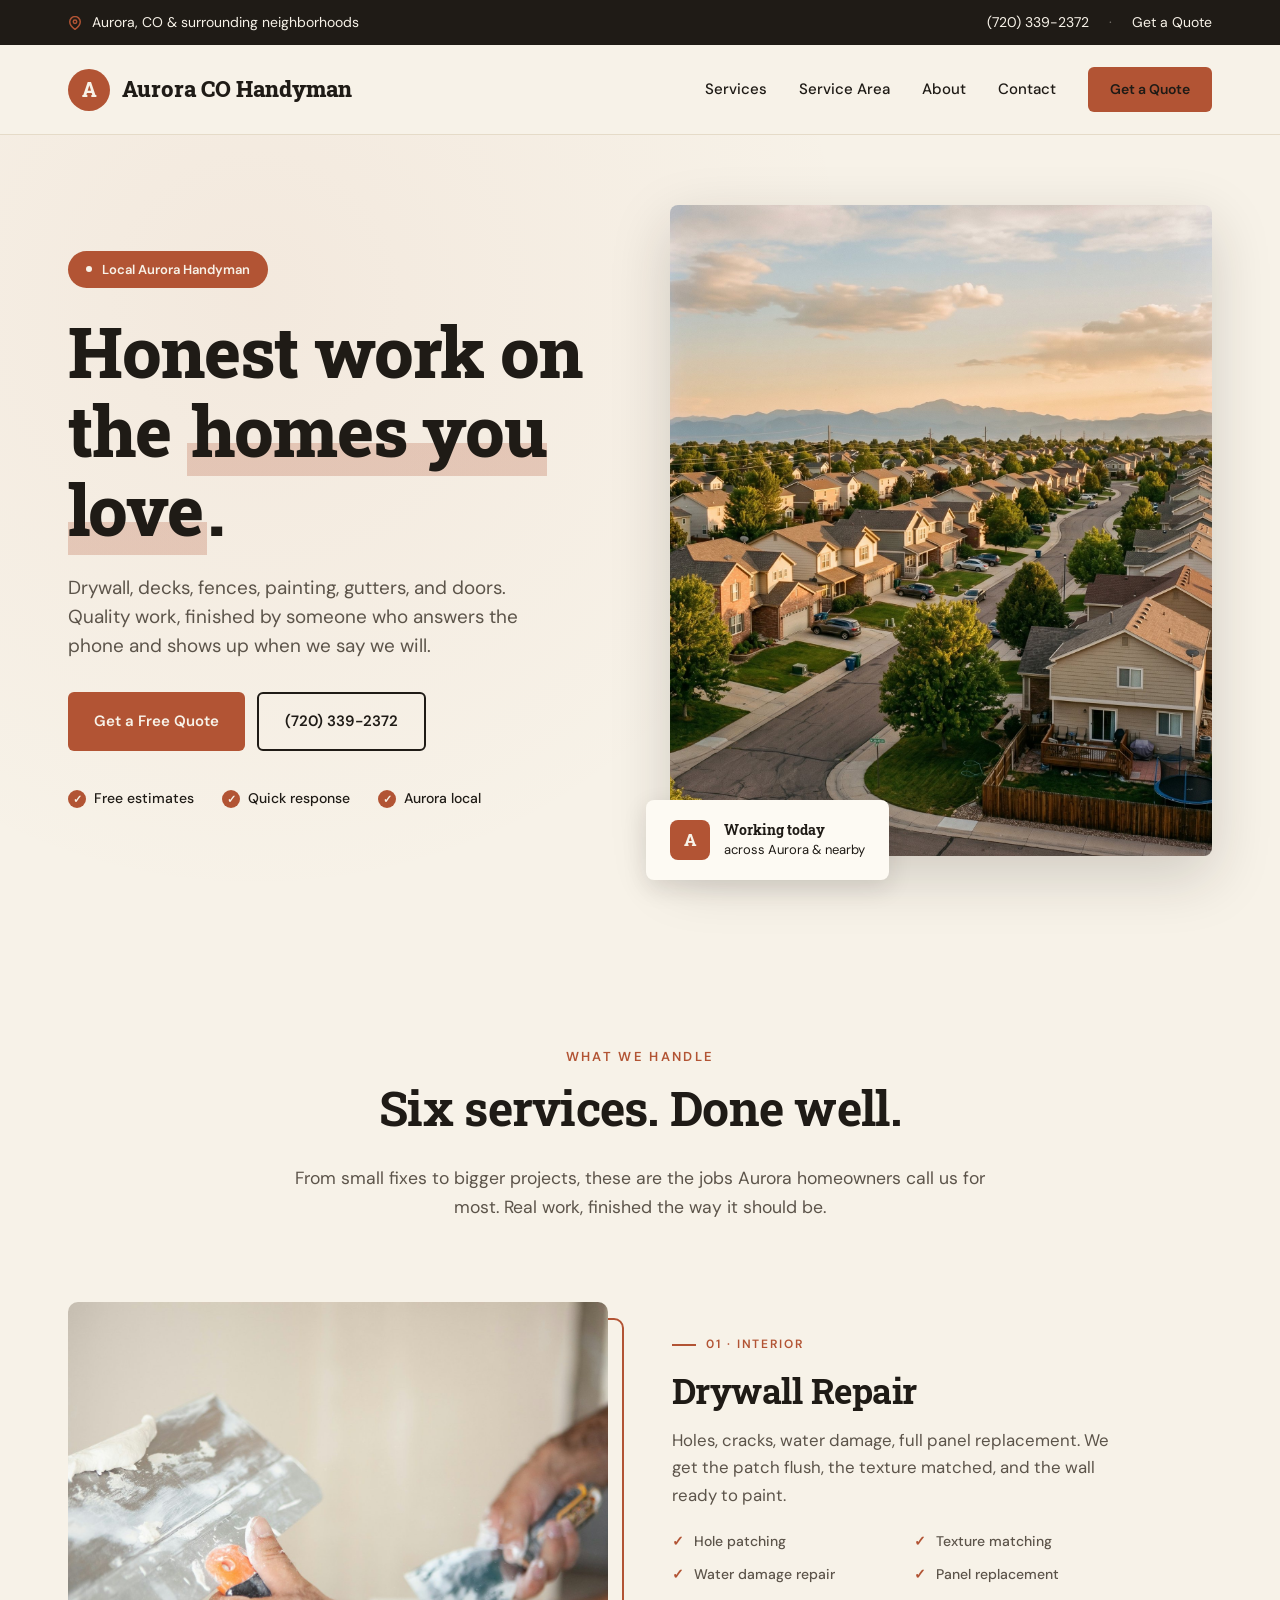
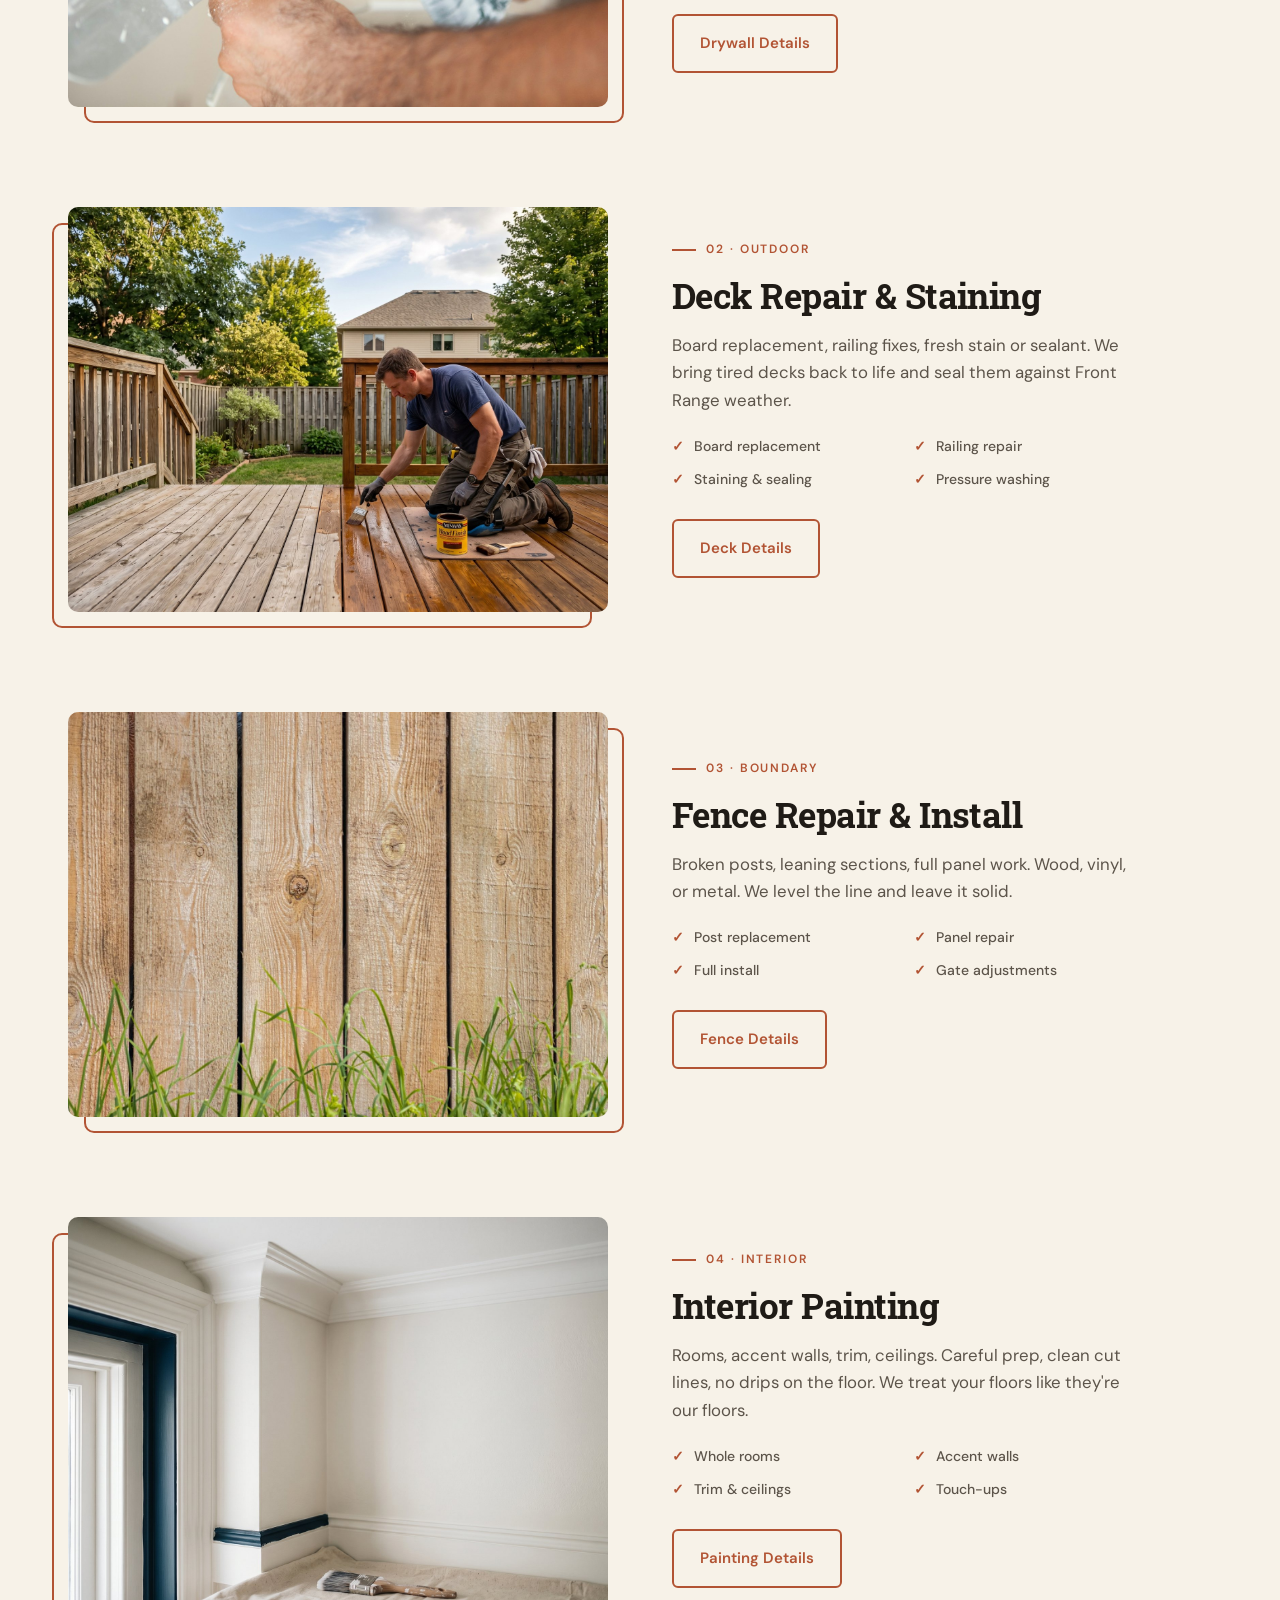
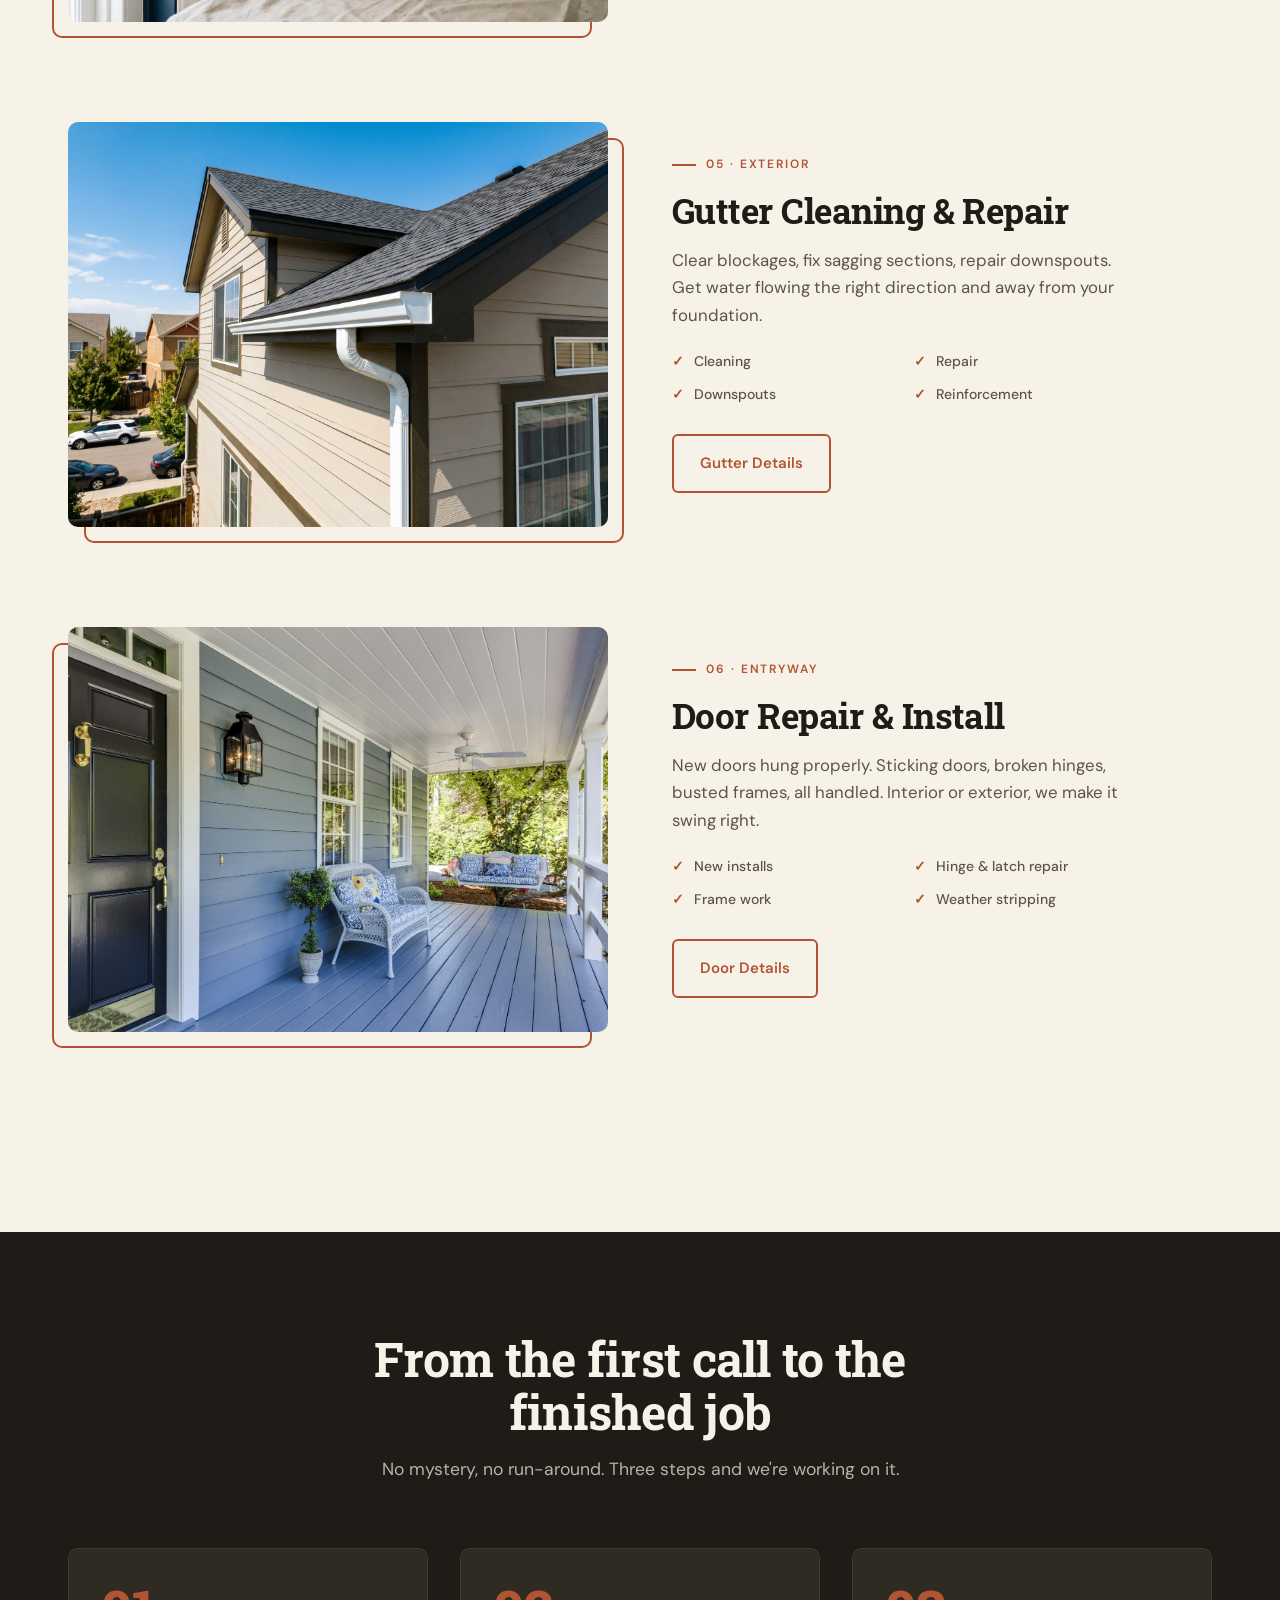
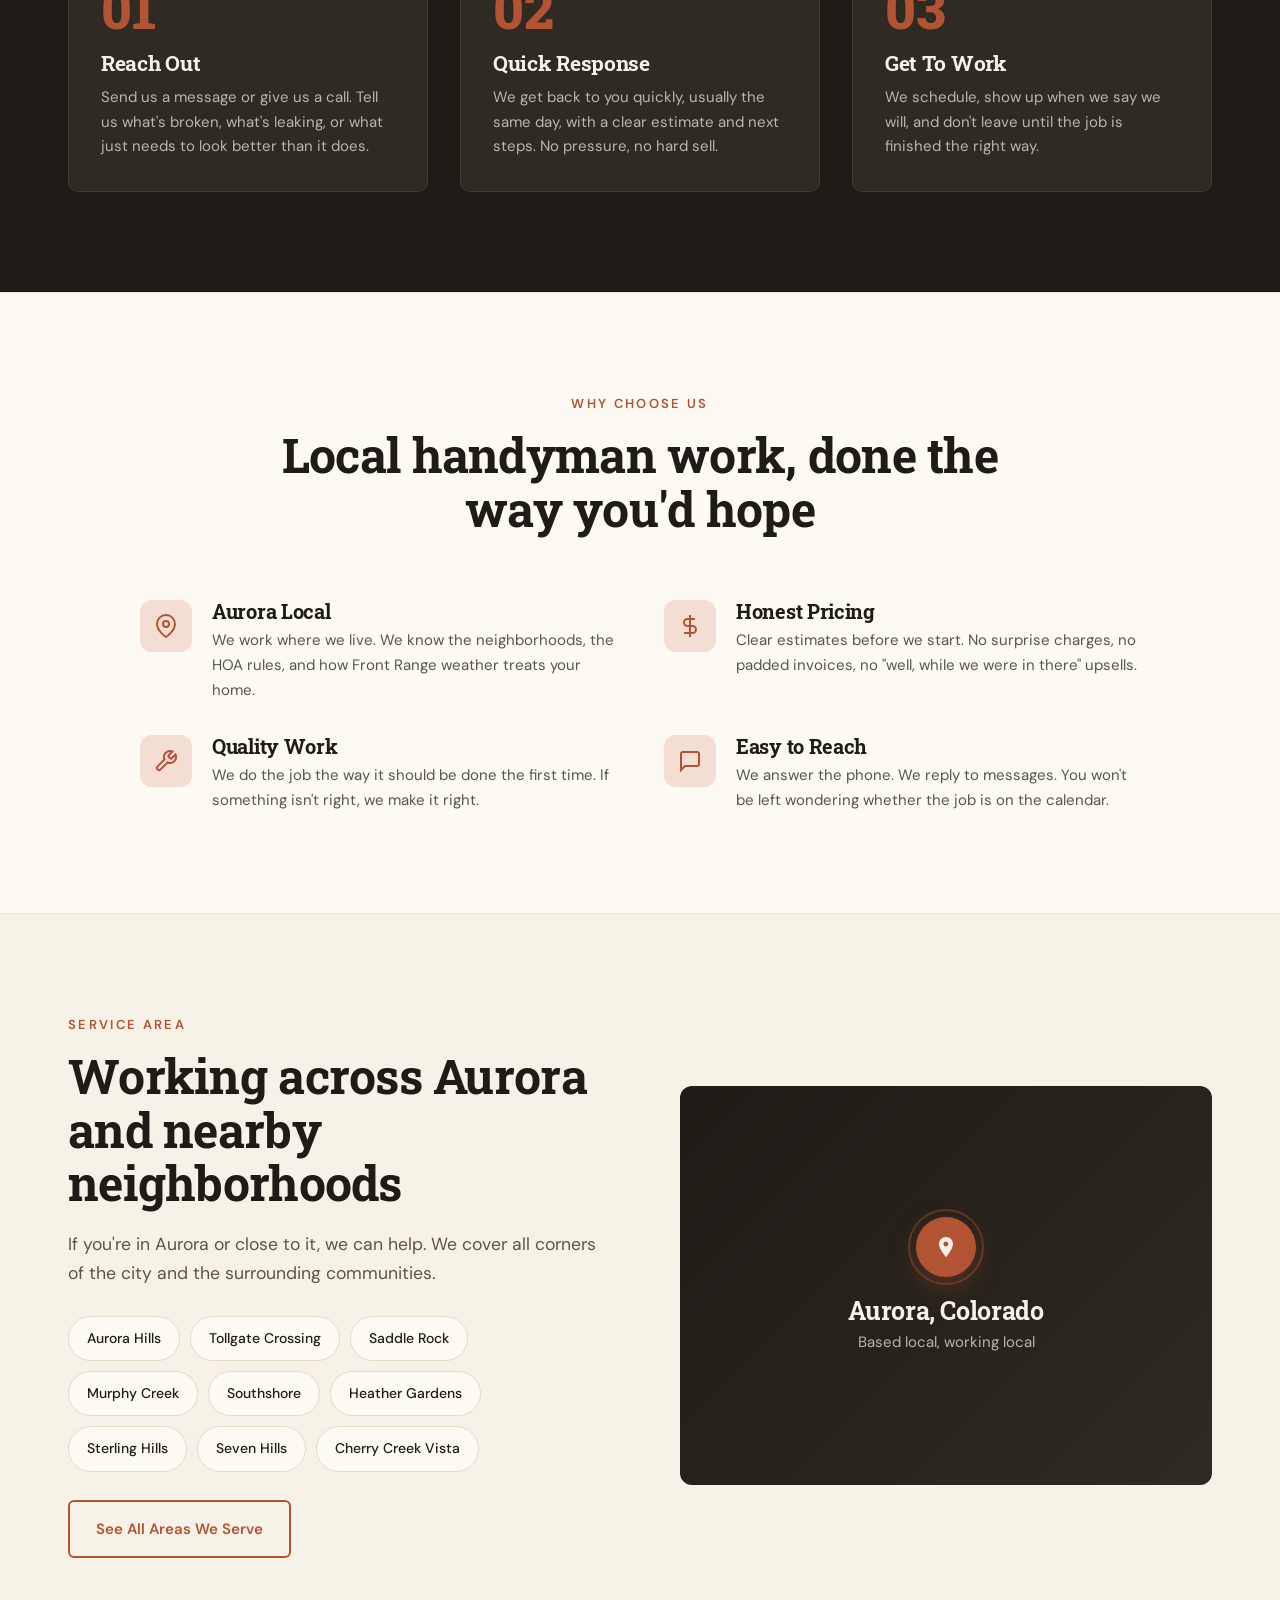
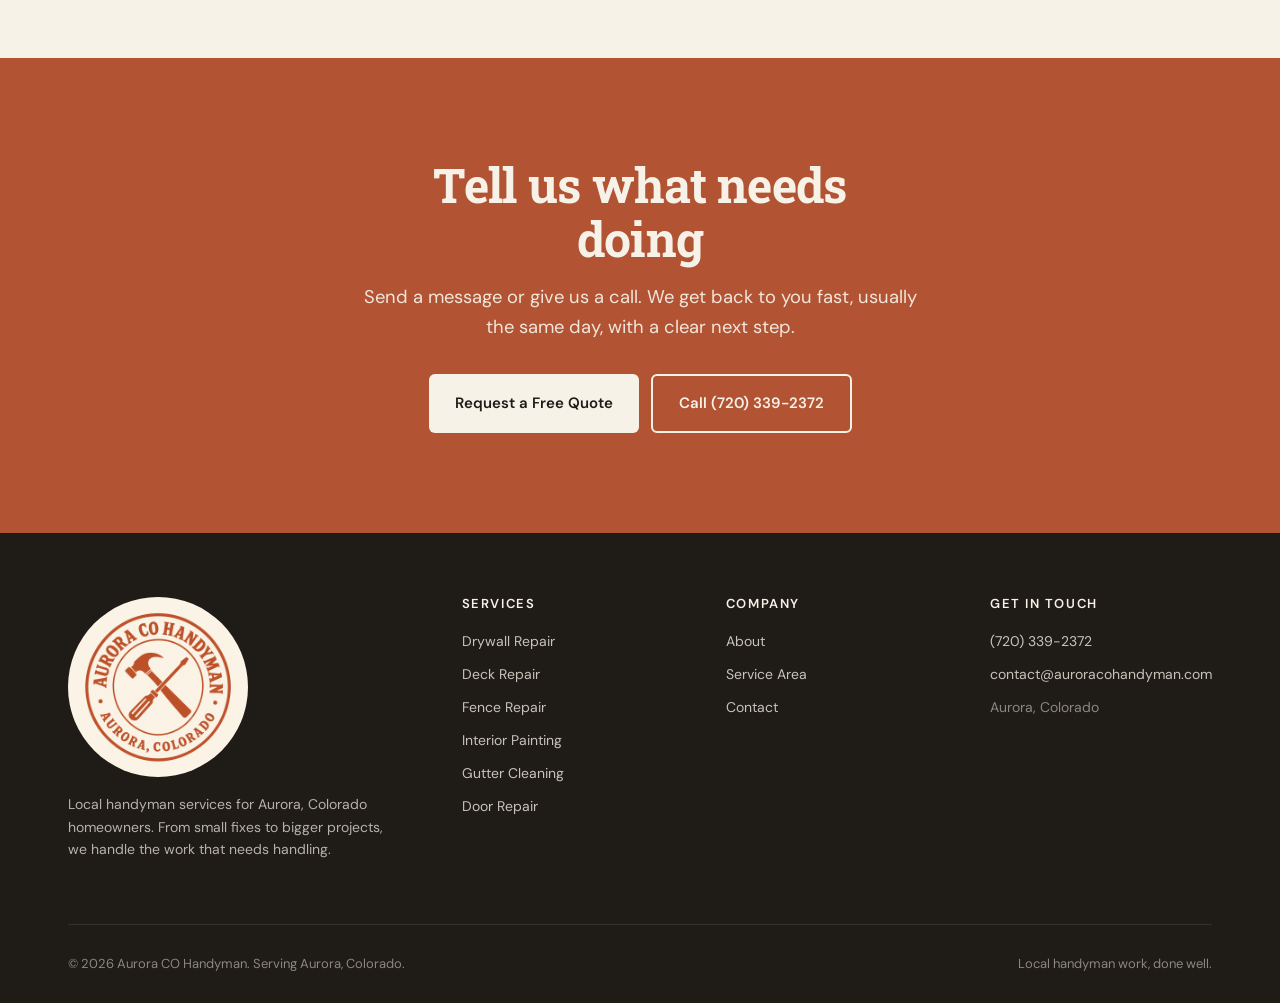
==== index.html @ ba4dd295 "Add craftsman badge logo to footer + favicons (16, 32, 192, 180px apple-touch). Logo appears as a ci" ====
<!DOCTYPE html>
<html lang="en">
<head>
  <meta charset="UTF-8">
  <meta name="viewport" content="width=device-width, initial-scale=1.0">
  <title>Aurora CO Handyman | Local Handyman Services in Aurora, Colorado</title>
  <meta name="description" content="Local Aurora handyman for drywall repair, deck and fence work, interior painting, gutter cleaning, and door installation. Free quotes for Aurora homeowners. Call (720) 339-2372.">
  <meta name="theme-color" content="#1F1B16">
  <link rel="canonical" href="https://auroracohandyman.com/">

  <meta property="og:type" content="website">
  <meta property="og:title" content="Aurora CO Handyman | Local Handyman Services">
  <meta property="og:description" content="Local Aurora handyman for drywall, decks, fences, painting, gutters, and doors. Tell us what needs fixing.">
  <meta property="og:url" content="https://auroracohandyman.com/">
  <meta property="og:image" content="https://auroracohandyman.com/assets/img/aurora-hero.jpg">
  <meta name="twitter:card" content="summary_large_image">

  <link rel="icon" type="image/png" sizes="32x32" href="/assets/img/favicon-32.png">
  <link rel="icon" type="image/png" sizes="16x16" href="/assets/img/favicon-16.png">
  <link rel="icon" type="image/png" sizes="192x192" href="/assets/img/favicon-192.png">
  <link rel="apple-touch-icon" sizes="180x180" href="/assets/img/apple-touch-icon.png">

  <link rel="preconnect" href="https://fonts.googleapis.com">
  <link rel="preconnect" href="https://fonts.gstatic.com" crossorigin>
  <link href="https://fonts.googleapis.com/css2?family=Roboto+Slab:wght@500;600;700;800&family=DM+Sans:wght@400;500;600;700&display=swap" rel="stylesheet">
  <link rel="stylesheet" href="/assets/css/styles.css">

  <!-- Google tag (gtag.js) -->
  <script async src="https://www.googletagmanager.com/gtag/js?id=G-3KVSY13L0X"></script>
  <script>
    window.dataLayer = window.dataLayer || [];
    function gtag(){dataLayer.push(arguments);}
    gtag('js', new Date());
    gtag('config', 'G-3KVSY13L0X');
  </script>

  <script type="application/ld+json">
  {
    "@context": "https://schema.org",
    "@type": "Service",
    "name": "Aurora CO Handyman",
    "description": "Handyman services for Aurora, Colorado homeowners. Drywall repair, deck repair and staining, fence repair, interior painting, gutter cleaning, and door installation.",
    "areaServed": {
      "@type": "City",
      "name": "Aurora",
      "containedInPlace": {
        "@type": "State",
        "name": "Colorado"
      }
    },
    "url": "https://auroracohandyman.com/",
    "telephone": "+1-720-339-2372",
    "serviceType": "Handyman",
    "hasOfferCatalog": {
      "@type": "OfferCatalog",
      "name": "Aurora Handyman Services",
      "itemListElement": [
        {"@type": "Offer", "itemOffered": {"@type": "Service", "name": "Drywall Repair"}},
        {"@type": "Offer", "itemOffered": {"@type": "Service", "name": "Deck Repair and Staining"}},
        {"@type": "Offer", "itemOffered": {"@type": "Service", "name": "Fence Repair and Install"}},
        {"@type": "Offer", "itemOffered": {"@type": "Service", "name": "Interior Painting"}},
        {"@type": "Offer", "itemOffered": {"@type": "Service", "name": "Gutter Cleaning and Repair"}},
        {"@type": "Offer", "itemOffered": {"@type": "Service", "name": "Door Repair and Install"}}
      ]
    },
    "provider": {
      "@type": "Organization",
      "name": "Aurora CO Handyman",
      "url": "https://auroracohandyman.com/"
    }
  }
  </script>
</head>
<body>

  <div class="topbar">
    <div class="container">
      <span class="left">
        <svg xmlns="http://www.w3.org/2000/svg" viewBox="0 0 24 24" fill="none" stroke="currentColor" stroke-width="2.5"><path d="M21 10c0 7-9 13-9 13s-9-6-9-13a9 9 0 0118 0z"/><circle cx="12" cy="10" r="3"/></svg>
        Aurora, CO &amp; surrounding neighborhoods
      </span>
      <div class="right">
        <a href="tel:+17203392372">(720) 339-2372</a>
        <span class="divider">·</span>
        <a href="/contact/">Get a Quote</a>
      </div>
    </div>
  </div>

  <header class="site">
    <div class="container">
      <a href="/" class="brand">
        <span class="brand-mark">A</span>
        Aurora CO Handyman
      </a>
      <nav class="primary">
        <a href="/services/">Services</a>
        <a href="/service-area/">Service Area</a>
        <a href="/about/">About</a>
        <a href="/contact/">Contact</a>
        <a href="/contact/" class="btn btn-primary" style="padding: 11px 22px; font-size: 14px;">Get a Quote</a>
      </nav>
      <button class="mobile-menu-btn" aria-label="Open menu">
        <svg xmlns="http://www.w3.org/2000/svg" viewBox="0 0 24 24" fill="none" stroke="currentColor" stroke-width="2"><line x1="3" y1="6" x2="21" y2="6"/><line x1="3" y1="12" x2="21" y2="12"/><line x1="3" y1="18" x2="21" y2="18"/></svg>
      </button>
    </div>
  </header>

  <section class="hero">
    <div class="container">
      <div class="hero-grid">
        <div>
          <span class="hero-tag"><span class="dot"></span>Local Aurora Handyman</span>
          <h1>Honest work on the <span class="underline">homes you love</span>.</h1>
          <p class="hero-lead">Drywall, decks, fences, painting, gutters, and doors. Quality work, finished by someone who answers the phone and shows up when we say we will.</p>
          <div class="hero-ctas">
            <a href="/contact/" class="btn btn-primary">Get a Free Quote</a>
            <a href="tel:+17203392372" class="btn btn-outline">(720) 339-2372</a>
          </div>
          <div class="hero-trust">
            <span class="item"><span class="check">✓</span>Free estimates</span>
            <span class="item"><span class="check">✓</span>Quick response</span>
            <span class="item"><span class="check">✓</span>Aurora local</span>
          </div>
        </div>
        <div class="hero-image-wrap">
          <img src="/assets/img/aurora-hero.jpg" alt="Suburban Aurora, Colorado neighborhood with the Front Range visible in the distance" loading="eager">
          <div class="hero-image-badge">
            <div class="ico">A</div>
            <div class="txt"><strong>Working today</strong>across Aurora &amp; nearby</div>
          </div>
        </div>
      </div>
    </div>
  </section>

  <section class="services-section" id="services">
    <div class="container">
      <div class="services-head">
        <div class="section-eyebrow">What We Handle</div>
        <h2>Six services. Done well.</h2>
        <p>From small fixes to bigger projects, these are the jobs Aurora homeowners call us for most. Real work, finished the way it should be.</p>
      </div>

      <article class="service-row">
        <div class="service-img"><div class="service-img-wrap"><img src="/assets/img/drywall-repair.jpg" alt="Drywall repair work in progress" loading="lazy"></div></div>
        <div class="service-content">
          <div class="service-tag"><span class="line"></span>01 · Interior</div>
          <h3>Drywall Repair</h3>
          <p>Holes, cracks, water damage, full panel replacement. We get the patch flush, the texture matched, and the wall ready to paint.</p>
          <ul class="service-list">
            <li>Hole patching</li>
            <li>Texture matching</li>
            <li>Water damage repair</li>
            <li>Panel replacement</li>
          </ul>
          <a href="/drywall-repair/" class="btn btn-ghost">Drywall Details</a>
        </div>
      </article>

      <article class="service-row reverse">
        <div class="service-img"><div class="service-img-wrap"><img src="/assets/img/hero-deck.jpg" alt="Deck repair and staining in Aurora" loading="lazy"></div></div>
        <div class="service-content">
          <div class="service-tag"><span class="line"></span>02 · Outdoor</div>
          <h3>Deck Repair &amp; Staining</h3>
          <p>Board replacement, railing fixes, fresh stain or sealant. We bring tired decks back to life and seal them against Front Range weather.</p>
          <ul class="service-list">
            <li>Board replacement</li>
            <li>Railing repair</li>
            <li>Staining &amp; sealing</li>
            <li>Pressure washing</li>
          </ul>
          <a href="/deck-repair/" class="btn btn-ghost">Deck Details</a>
        </div>
      </article>

      <article class="service-row">
        <div class="service-img"><div class="service-img-wrap"><img src="/assets/img/fence-repair.jpg" alt="Fence repair work on a wooden privacy fence" loading="lazy"></div></div>
        <div class="service-content">
          <div class="service-tag"><span class="line"></span>03 · Boundary</div>
          <h3>Fence Repair &amp; Install</h3>
          <p>Broken posts, leaning sections, full panel work. Wood, vinyl, or metal. We level the line and leave it solid.</p>
          <ul class="service-list">
            <li>Post replacement</li>
            <li>Panel repair</li>
            <li>Full install</li>
            <li>Gate adjustments</li>
          </ul>
          <a href="/fence-repair/" class="btn btn-ghost">Fence Details</a>
        </div>
      </article>

      <article class="service-row reverse">
        <div class="service-img"><div class="service-img-wrap"><img src="/assets/img/interior-painting.jpg" alt="Interior painting work with clean trim lines" loading="lazy"></div></div>
        <div class="service-content">
          <div class="service-tag"><span class="line"></span>04 · Interior</div>
          <h3>Interior Painting</h3>
          <p>Rooms, accent walls, trim, ceilings. Careful prep, clean cut lines, no drips on the floor. We treat your floors like they're our floors.</p>
          <ul class="service-list">
            <li>Whole rooms</li>
            <li>Accent walls</li>
            <li>Trim &amp; ceilings</li>
            <li>Touch-ups</li>
          </ul>
          <a href="/interior-painting/" class="btn btn-ghost">Painting Details</a>
        </div>
      </article>

      <article class="service-row">
        <div class="service-img"><div class="service-img-wrap"><img src="/assets/img/gutter-cleaning.jpg" alt="Gutter cleaning and repair on Aurora home" loading="lazy"></div></div>
        <div class="service-content">
          <div class="service-tag"><span class="line"></span>05 · Exterior</div>
          <h3>Gutter Cleaning &amp; Repair</h3>
          <p>Clear blockages, fix sagging sections, repair downspouts. Get water flowing the right direction and away from your foundation.</p>
          <ul class="service-list">
            <li>Cleaning</li>
            <li>Repair</li>
            <li>Downspouts</li>
            <li>Reinforcement</li>
          </ul>
          <a href="/gutter-cleaning/" class="btn btn-ghost">Gutter Details</a>
        </div>
      </article>

      <article class="service-row reverse">
        <div class="service-img"><div class="service-img-wrap"><img src="/assets/img/door-repair.jpg" alt="Door installation with proper leveling" loading="lazy"></div></div>
        <div class="service-content">
          <div class="service-tag"><span class="line"></span>06 · Entryway</div>
          <h3>Door Repair &amp; Install</h3>
          <p>New doors hung properly. Sticking doors, broken hinges, busted frames, all handled. Interior or exterior, we make it swing right.</p>
          <ul class="service-list">
            <li>New installs</li>
            <li>Hinge &amp; latch repair</li>
            <li>Frame work</li>
            <li>Weather stripping</li>
          </ul>
          <a href="/door-repair/" class="btn btn-ghost">Door Details</a>
        </div>
      </article>

    </div>
  </section>

  <section class="process" id="process">
    <div class="container">
      <div class="head">
        <h2>From the first call to the finished job</h2>
        <p class="lead">No mystery, no run-around. Three steps and we're working on it.</p>
      </div>
      <div class="process-grid">
        <div class="process-step">
          <div class="num">01</div>
          <h3>Reach Out</h3>
          <p>Send us a message or give us a call. Tell us what's broken, what's leaking, or what just needs to look better than it does.</p>
        </div>
        <div class="process-step">
          <div class="num">02</div>
          <h3>Quick Response</h3>
          <p>We get back to you quickly, usually the same day, with a clear estimate and next steps. No pressure, no hard sell.</p>
        </div>
        <div class="process-step">
          <div class="num">03</div>
          <h3>Get To Work</h3>
          <p>We schedule, show up when we say we will, and don't leave until the job is finished the right way.</p>
        </div>
      </div>
    </div>
  </section>

  <section class="why-section">
    <div class="container">
      <div class="why-head">
        <div class="section-eyebrow">Why Choose Us</div>
        <h2>Local handyman work, done the way you'd hope</h2>
      </div>
      <div class="why-grid">
        <div class="why-item">
          <div class="why-icon">
            <svg xmlns="http://www.w3.org/2000/svg" viewBox="0 0 24 24" fill="none" stroke="currentColor" stroke-width="2"><path d="M21 10c0 7-9 13-9 13s-9-6-9-13a9 9 0 0118 0z"/><circle cx="12" cy="10" r="3"/></svg>
          </div>
          <div>
            <h3>Aurora Local</h3>
            <p>We work where we live. We know the neighborhoods, the HOA rules, and how Front Range weather treats your home.</p>
          </div>
        </div>
        <div class="why-item">
          <div class="why-icon">
            <svg xmlns="http://www.w3.org/2000/svg" viewBox="0 0 24 24" fill="none" stroke="currentColor" stroke-width="2"><line x1="12" y1="1" x2="12" y2="23"/><path d="M17 5H9.5a3.5 3.5 0 000 7h5a3.5 3.5 0 010 7H6"/></svg>
          </div>
          <div>
            <h3>Honest Pricing</h3>
            <p>Clear estimates before we start. No surprise charges, no padded invoices, no "well, while we were in there" upsells.</p>
          </div>
        </div>
        <div class="why-item">
          <div class="why-icon">
            <svg xmlns="http://www.w3.org/2000/svg" viewBox="0 0 24 24" fill="none" stroke="currentColor" stroke-width="2"><path d="M14.7 6.3a1 1 0 000 1.4l1.6 1.6a1 1 0 001.4 0l3.77-3.77a6 6 0 01-7.94 7.94l-6.91 6.91a2.12 2.12 0 01-3-3l6.91-6.91a6 6 0 017.94-7.94l-3.76 3.76z"/></svg>
          </div>
          <div>
            <h3>Quality Work</h3>
            <p>We do the job the way it should be done the first time. If something isn't right, we make it right.</p>
          </div>
        </div>
        <div class="why-item">
          <div class="why-icon">
            <svg xmlns="http://www.w3.org/2000/svg" viewBox="0 0 24 24" fill="none" stroke="currentColor" stroke-width="2"><path d="M21 15a2 2 0 01-2 2H7l-4 4V5a2 2 0 012-2h14a2 2 0 012 2z"/></svg>
          </div>
          <div>
            <h3>Easy to Reach</h3>
            <p>We answer the phone. We reply to messages. You won't be left wondering whether the job is on the calendar.</p>
          </div>
        </div>
      </div>
    </div>
  </section>

  <section class="area-section" id="area">
    <div class="container">
      <div class="area-grid">
        <div class="area-content">
          <div class="section-eyebrow">Service Area</div>
          <h2>Working across Aurora and nearby neighborhoods</h2>
          <p>If you're in Aurora or close to it, we can help. We cover all corners of the city and the surrounding communities.</p>
          <div class="neighborhoods">
            <span class="neighborhood-pill">Aurora Hills</span>
            <span class="neighborhood-pill">Tollgate Crossing</span>
            <span class="neighborhood-pill">Saddle Rock</span>
            <span class="neighborhood-pill">Murphy Creek</span>
            <span class="neighborhood-pill">Southshore</span>
            <span class="neighborhood-pill">Heather Gardens</span>
            <span class="neighborhood-pill">Sterling Hills</span>
            <span class="neighborhood-pill">Seven Hills</span>
            <span class="neighborhood-pill">Cherry Creek Vista</span>
          </div>
          <a href="/service-area/" class="btn btn-ghost" style="margin-top: 28px;">See All Areas We Serve</a>
        </div>
        <div class="area-map">
          <div class="area-map-inner">
            <div class="pin">
              <svg xmlns="http://www.w3.org/2000/svg" viewBox="0 0 24 24" fill="currentColor"><path d="M12 2C8 2 5 5 5 9c0 5 7 13 7 13s7-8 7-13c0-4-3-7-7-7zm0 9.5a2.5 2.5 0 110-5 2.5 2.5 0 010 5z"/></svg>
            </div>
            <h3>Aurora, Colorado</h3>
            <p>Based local, working local</p>
          </div>
        </div>
      </div>
    </div>
  </section>

  <section class="cta" id="contact">
    <div class="container">
      <h2>Tell us what needs doing</h2>
      <p>Send a message or give us a call. We get back to you fast, usually the same day, with a clear next step.</p>
      <div class="cta-actions">
        <a href="/contact/" class="btn btn-cream">Request a Free Quote</a>
        <a href="tel:+17203392372" class="btn btn-outline" style="border-color: var(--cream); color: var(--cream);">Call (720) 339-2372</a>
      </div>
    </div>
  </section>

  <footer>
    <div class="container">
      <div class="footer-grid">
        <div class="footer-brand">
          <img src="/assets/img/logo-badge.png" alt="Aurora CO Handyman badge logo" class="footer-logo" width="180" height="180">
          <p>Local handyman services for Aurora, Colorado homeowners. From small fixes to bigger projects, we handle the work that needs handling.</p>
        </div>
        <div>
          <h4>Services</h4>
          <ul>
            <li><a href="/drywall-repair/">Drywall Repair</a></li>
            <li><a href="/deck-repair/">Deck Repair</a></li>
            <li><a href="/fence-repair/">Fence Repair</a></li>
            <li><a href="/interior-painting/">Interior Painting</a></li>
            <li><a href="/gutter-cleaning/">Gutter Cleaning</a></li>
            <li><a href="/door-repair/">Door Repair</a></li>
          </ul>
        </div>
        <div>
          <h4>Company</h4>
          <ul>
            <li><a href="/about/">About</a></li>
            <li><a href="/service-area/">Service Area</a></li>
            <li><a href="/contact/">Contact</a></li>
          </ul>
        </div>
        <div>
          <h4>Get in Touch</h4>
          <ul>
            <li><a href="tel:+17203392372">(720) 339-2372</a></li>
            <li><a href="mailto:contact@auroracohandyman.com">contact@auroracohandyman.com</a></li>
            <li style="margin-top: 8px; color: rgba(247, 242, 232, 0.5);">Aurora, Colorado</li>
          </ul>
        </div>
      </div>
      <div class="footer-bottom">
        <span>&copy; 2026 Aurora CO Handyman. Serving Aurora, Colorado.</span>
        <span>Local handyman work, done well.</span>
      </div>
    </div>
  </footer>

</body>
</html>
---- assets/css/styles.css ----
/* Aurora CO Handyman — Shared design system
   Direction B (Craftsman): warm cream + charcoal + sienna
*/

:root {
  --cream: #F7F2E8;
  --cream-light: #FDFAF3;
  --charcoal: #1F1B16;
  --charcoal-soft: #2F2A22;
  --sienna: #B25434;
  --sienna-dark: #8A3F26;
  --sienna-light: #F4DDD2;
  --ink-mid: #5C544A;
  --ink-soft: #847B6F;
  --border: #E5DBC8;
  --border-soft: #EFE7D5;
}

*, *::before, *::after { box-sizing: border-box; }
html { scroll-behavior: smooth; }
body {
  margin: 0;
  font-family: 'DM Sans', -apple-system, BlinkMacSystemFont, 'Segoe UI', sans-serif;
  font-size: 17px;
  line-height: 1.65;
  color: var(--charcoal);
  background: var(--cream);
  -webkit-font-smoothing: antialiased;
}
h1, h2, h3, h4 {
  font-family: 'Roboto Slab', serif;
  font-weight: 700;
  line-height: 1.12;
  letter-spacing: -0.015em;
  margin: 0 0 0.6em;
  color: var(--charcoal);
}
h1 { font-size: clamp(2.6rem, 5.5vw, 4.4rem); font-weight: 800; }
h2 { font-size: clamp(2rem, 4vw, 3rem); }
h3 { font-size: 1.55rem; }
p { margin: 0 0 1em; color: var(--ink-mid); }
a { color: var(--sienna); text-decoration: none; transition: color 0.2s; }
a:hover { color: var(--sienna-dark); }
img { max-width: 100%; display: block; }

.container { max-width: 1200px; margin: 0 auto; padding: 0 28px; }
.container-narrow { max-width: 880px; margin: 0 auto; padding: 0 28px; }

/* Top bar */
.topbar { background: var(--charcoal); color: var(--cream); font-size: 14px; }
.topbar .container { display: flex; justify-content: space-between; padding: 11px 28px; gap: 16px; flex-wrap: wrap; align-items: center; }
.topbar a { color: var(--cream); }
.topbar a:hover { color: var(--sienna); }
.topbar .left { display: flex; align-items: center; gap: 10px; }
.topbar .left svg { width: 14px; height: 14px; color: var(--sienna); }
.topbar .right { display: flex; gap: 20px; align-items: center; }
.topbar .right .divider { opacity: 0.4; }

/* Header */
header.site { padding: 22px 0; background: var(--cream); border-bottom: 1px solid var(--border); position: sticky; top: 0; z-index: 50; }
header.site .container { display: flex; justify-content: space-between; align-items: center; }
.brand { font-family: 'Roboto Slab', serif; font-weight: 800; font-size: 22px; color: var(--charcoal); display: flex; align-items: center; gap: 12px; }
.brand-mark { width: 42px; height: 42px; background: var(--sienna); color: var(--cream); display: grid; place-items: center; font-family: 'Roboto Slab', serif; font-size: 20px; font-weight: 800; border-radius: 50%; }
nav.primary { display: flex; gap: 32px; align-items: center; font-weight: 500; font-size: 15px; }
nav.primary a { color: var(--charcoal); }
nav.primary a:hover { color: var(--sienna); }
nav.primary a.active { color: var(--sienna); }
.mobile-menu-btn { display: none; background: none; border: none; cursor: pointer; padding: 8px; color: var(--charcoal); }
.mobile-menu-btn svg { width: 24px; height: 24px; }

/* Buttons */
.btn { display: inline-flex; align-items: center; gap: 10px; padding: 15px 26px; font-family: 'DM Sans', sans-serif; font-weight: 600; font-size: 15px; transition: all 0.2s; border: none; cursor: pointer; text-decoration: none; border-radius: 6px; }
.btn-primary { background: var(--sienna); color: var(--cream); }
.btn-primary:hover { background: var(--sienna-dark); color: var(--cream); transform: translateY(-1px); }
.btn-outline { background: transparent; color: var(--charcoal); border: 2px solid var(--charcoal); }
.btn-outline:hover { background: var(--charcoal); color: var(--cream); }
.btn-ghost { background: transparent; color: var(--sienna); border: 2px solid var(--sienna); }
.btn-ghost:hover { background: var(--sienna); color: var(--cream); }
.btn-cream { background: var(--cream); color: var(--charcoal); }
.btn-cream:hover { background: var(--cream-light); transform: translateY(-1px); }

/* Hero (homepage) */
.hero { padding: 70px 0 90px; position: relative; overflow: hidden; }
.hero::before {
  content: '';
  position: absolute;
  inset: 0;
  background-image: radial-gradient(circle at 20% 20%, rgba(178, 84, 52, 0.06) 0%, transparent 50%);
  pointer-events: none;
}
.hero-grid { display: grid; grid-template-columns: 1fr 1fr; gap: 60px; align-items: center; position: relative; }
.hero-tag { display: inline-flex; align-items: center; gap: 10px; background: var(--sienna); color: var(--cream); padding: 8px 18px; border-radius: 100px; font-size: 13px; font-weight: 600; margin-bottom: 24px; }
.hero-tag .dot { width: 6px; height: 6px; background: var(--cream); border-radius: 50%; }
.hero h1 { margin-bottom: 24px; }
.hero h1 .underline { background: linear-gradient(transparent 65%, rgba(178, 84, 52, 0.25) 65%); padding: 0 4px; }
.hero-lead { font-size: 1.18rem; line-height: 1.55; max-width: 480px; margin-bottom: 32px; color: var(--ink-mid); }
.hero-ctas { display: flex; gap: 12px; flex-wrap: wrap; margin-bottom: 36px; }
.hero-trust { display: flex; gap: 28px; flex-wrap: wrap; color: var(--charcoal); font-size: 14px; font-weight: 500; }
.hero-trust .item { display: flex; align-items: center; gap: 8px; }
.hero-trust .check { width: 18px; height: 18px; background: var(--sienna); color: var(--cream); border-radius: 50%; display: grid; place-items: center; font-size: 11px; font-weight: 800; flex-shrink: 0; }
.hero-image-wrap { position: relative; }
.hero-image-wrap img { width: 100%; aspect-ratio: 5 / 6; object-fit: cover; display: block; border-radius: 8px; box-shadow: 0 20px 60px rgba(31, 27, 22, 0.18); }
.hero-image-badge { position: absolute; bottom: -24px; left: -24px; background: var(--cream-light); padding: 20px 24px; border-radius: 8px; box-shadow: 0 8px 24px rgba(31, 27, 22, 0.12); display: flex; align-items: center; gap: 14px; max-width: 280px; }
.hero-image-badge .ico { width: 40px; height: 40px; background: var(--sienna); color: var(--cream); border-radius: 8px; display: grid; place-items: center; font-family: 'Roboto Slab', serif; font-weight: 800; flex-shrink: 0; }
.hero-image-badge .txt { font-size: 13px; line-height: 1.4; color: var(--charcoal); }
.hero-image-badge .txt strong { display: block; font-family: 'Roboto Slab', serif; font-size: 14px; margin-bottom: 2px; }

/* Page hero (interior pages, simpler) */
.page-hero { padding: 70px 0 60px; background: var(--cream-light); border-bottom: 1px solid var(--border-soft); position: relative; overflow: hidden; }
.page-hero::before {
  content: '';
  position: absolute;
  inset: 0;
  background-image: radial-gradient(circle at 85% 20%, rgba(178, 84, 52, 0.08) 0%, transparent 50%);
  pointer-events: none;
}
.page-hero-grid { display: grid; grid-template-columns: 1.2fr 1fr; gap: 60px; align-items: center; position: relative; }
.page-hero h1 { font-size: clamp(2.2rem, 4.5vw, 3.6rem); margin-bottom: 20px; }
.page-hero h1 .underline { background: linear-gradient(transparent 65%, rgba(178, 84, 52, 0.25) 65%); padding: 0 4px; }
.page-hero .lead { font-size: 1.18rem; line-height: 1.55; max-width: 480px; margin-bottom: 28px; }
.page-hero-img { aspect-ratio: 4 / 3; border-radius: 10px; overflow: hidden; box-shadow: 0 12px 36px rgba(31, 27, 22, 0.14); }
.page-hero-img img { width: 100%; height: 100%; object-fit: cover; }
.crumbs { font-size: 13px; color: var(--ink-soft); margin-bottom: 18px; font-weight: 500; }
.crumbs a { color: var(--ink-soft); }
.crumbs a:hover { color: var(--sienna); }
.crumbs span { margin: 0 8px; }

/* Section eyebrow */
.section-eyebrow { font-family: 'DM Sans', sans-serif; font-weight: 600; font-size: 13px; letter-spacing: 0.18em; text-transform: uppercase; color: var(--sienna); margin-bottom: 14px; }

/* Generic section */
section.block { padding: 100px 0; }
section.block.alt { background: var(--cream-light); border-top: 1px solid var(--border-soft); border-bottom: 1px solid var(--border-soft); }

/* Services (alternating block layout) */
.services-section { padding: 100px 0; }
.services-head { text-align: center; max-width: 720px; margin: 0 auto 80px; }
.services-head p { font-size: 1.1rem; }

.service-row { display: grid; grid-template-columns: 1fr 1fr; gap: 64px; align-items: center; margin-bottom: 100px; }
.service-row.reverse .service-content { order: 2; }
.service-row.reverse .service-img { order: 1; }
.service-img-wrap { position: relative; }
.service-img-wrap img { width: 100%; aspect-ratio: 4 / 3; object-fit: cover; display: block; border-radius: 10px; }
.service-img-wrap::before { content: ''; position: absolute; inset: 16px -16px -16px 16px; border: 2px solid var(--sienna); border-radius: 10px; z-index: -1; }
.service-row.reverse .service-img-wrap::before { inset: 16px 16px -16px -16px; }
.service-tag { font-family: 'DM Sans', sans-serif; font-weight: 600; font-size: 12px; letter-spacing: 0.16em; text-transform: uppercase; color: var(--sienna); margin-bottom: 16px; display: flex; align-items: center; gap: 10px; }
.service-tag .line { width: 24px; height: 2px; background: var(--sienna); }
.service-content h3 { font-size: 2.2rem; margin-bottom: 16px; }
.service-content p { font-size: 1.05rem; max-width: 460px; }
.service-list { list-style: none; padding: 0; margin: 20px 0 28px; display: grid; grid-template-columns: 1fr 1fr; gap: 10px 24px; max-width: 460px; }
.service-list li { font-size: 14px; color: var(--ink-mid); padding-left: 22px; position: relative; font-weight: 500; }
.service-list li::before { content: '✓'; position: absolute; left: 0; top: 0; color: var(--sienna); font-weight: 800; }

/* Service grid (hub page) */
.service-grid { display: grid; grid-template-columns: repeat(3, 1fr); gap: 24px; }
.service-card { background: var(--cream-light); border: 1px solid var(--border); border-radius: 12px; overflow: hidden; transition: all 0.25s; text-decoration: none; color: inherit; display: flex; flex-direction: column; }
.service-card:hover { border-color: var(--sienna); transform: translateY(-4px); box-shadow: 0 16px 40px rgba(31, 27, 22, 0.1); color: inherit; }
.service-card .img-wrap { aspect-ratio: 4 / 3; overflow: hidden; }
.service-card .img-wrap img { width: 100%; height: 100%; object-fit: cover; transition: transform 0.3s; }
.service-card:hover .img-wrap img { transform: scale(1.04); }
.service-card .body { padding: 24px; display: flex; flex-direction: column; flex: 1; }
.service-card .cat { font-family: 'DM Sans', sans-serif; font-weight: 600; font-size: 12px; letter-spacing: 0.14em; text-transform: uppercase; color: var(--sienna); margin-bottom: 8px; }
.service-card h3 { font-size: 1.35rem; margin-bottom: 8px; }
.service-card p { font-size: 15px; margin-bottom: 16px; flex: 1; }
.service-card .more { color: var(--sienna); font-weight: 600; font-size: 14px; display: inline-flex; align-items: center; gap: 6px; }
.service-card:hover .more { gap: 10px; }

/* Process strip */
.process { background: var(--charcoal); color: var(--cream); padding: 100px 0; }
.process .head { text-align: center; max-width: 640px; margin: 0 auto 64px; }
.process h2 { color: var(--cream); margin: 0 0 16px; }
.process .lead { color: rgba(247, 242, 232, 0.7); font-size: 1.1rem; }
.process-grid { display: grid; grid-template-columns: repeat(3, 1fr); gap: 32px; }
.process-step { padding: 32px; background: var(--charcoal-soft); border-radius: 10px; border: 1px solid rgba(247, 242, 232, 0.08); }
.process-step .num { font-family: 'Roboto Slab', serif; font-size: 3.4rem; font-weight: 800; color: var(--sienna); line-height: 1; margin-bottom: 16px; }
.process-step h3 { color: var(--cream); font-size: 1.3rem; margin-bottom: 10px; }
.process-step p { color: rgba(247, 242, 232, 0.7); margin: 0; font-size: 15px; }

/* Why us */
.why-section { padding: 100px 0; background: var(--cream-light); border-top: 1px solid var(--border-soft); border-bottom: 1px solid var(--border-soft); }
.why-head { text-align: center; max-width: 720px; margin: 0 auto 64px; }
.why-grid { display: grid; grid-template-columns: repeat(2, 1fr); gap: 32px 48px; max-width: 1000px; margin: 0 auto; }
.why-item { display: flex; gap: 20px; align-items: flex-start; }
.why-icon { flex-shrink: 0; width: 52px; height: 52px; border-radius: 12px; background: var(--sienna-light); color: var(--sienna); display: grid; place-items: center; }
.why-icon svg { width: 24px; height: 24px; }
.why-item h3 { font-size: 1.25rem; margin-bottom: 6px; }
.why-item p { margin: 0; font-size: 15px; }

/* Service area */
.area-section { padding: 100px 0; }
.area-grid { display: grid; grid-template-columns: 1fr 1fr; gap: 80px; align-items: center; }
.area-content h2 { margin-bottom: 20px; }
.area-content p { font-size: 1.1rem; margin-bottom: 28px; }
.neighborhoods { display: flex; flex-wrap: wrap; gap: 10px; }
.neighborhood-pill { background: var(--cream-light); color: var(--charcoal); padding: 10px 18px; border-radius: 100px; font-size: 14px; font-weight: 500; border: 1px solid var(--border); transition: all 0.2s; }
.neighborhood-pill:hover { background: var(--sienna); color: var(--cream); border-color: var(--sienna); cursor: default; }
.area-map { aspect-ratio: 4 / 3; border-radius: 12px; overflow: hidden; position: relative; background: linear-gradient(135deg, var(--charcoal) 0%, var(--charcoal-soft) 100%); display: flex; align-items: center; justify-content: center; }
.area-map-inner { text-align: center; color: var(--cream); padding: 40px; }
.area-map-inner .pin { width: 60px; height: 60px; background: var(--sienna); border-radius: 50%; display: grid; place-items: center; margin: 0 auto 20px; position: relative; box-shadow: 0 8px 24px rgba(178, 84, 52, 0.35); }
.area-map-inner .pin::after { content: ''; position: absolute; inset: -8px; border: 2px solid var(--sienna); border-radius: 50%; opacity: 0.4; animation: pulse-ring 2s infinite; }
@keyframes pulse-ring { 0% { transform: scale(1); opacity: 0.4; } 100% { transform: scale(1.5); opacity: 0; } }
.area-map-inner .pin svg { width: 24px; height: 24px; color: var(--cream); }
.area-map-inner h3 { color: var(--cream); margin-bottom: 6px; }
.area-map-inner p { color: rgba(247, 242, 232, 0.7); margin: 0; font-size: 15px; }

/* FAQ */
.faq-section { padding: 100px 0; background: var(--cream-light); border-top: 1px solid var(--border-soft); }
.faq-head { text-align: center; max-width: 640px; margin: 0 auto 56px; }
.faq-list { max-width: 820px; margin: 0 auto; }
.faq-item { background: var(--cream); border: 1px solid var(--border); border-radius: 10px; margin-bottom: 14px; padding: 24px 28px; transition: all 0.2s; }
.faq-item:hover { border-color: var(--sienna); }
.faq-q { display: flex; justify-content: space-between; align-items: flex-start; cursor: pointer; gap: 24px; }
.faq-q h3 { margin: 0; font-size: 1.15rem; color: var(--charcoal); flex: 1; }
.faq-q .ico { flex-shrink: 0; width: 28px; height: 28px; border-radius: 50%; background: var(--sienna-light); color: var(--sienna); display: grid; place-items: center; font-weight: 800; font-family: 'Roboto Slab', serif; }
.faq-a { margin-top: 14px; color: var(--ink-mid); font-size: 15.5px; }
.faq-a p { margin: 0; }

/* What we do detailed list (service detail pages) */
.detail-list { display: grid; grid-template-columns: repeat(2, 1fr); gap: 24px; margin: 32px 0; }
.detail-list-item { background: var(--cream-light); border: 1px solid var(--border); border-radius: 10px; padding: 24px; }
.detail-list-item .ico { width: 40px; height: 40px; background: var(--sienna); color: var(--cream); border-radius: 8px; display: grid; place-items: center; margin-bottom: 14px; }
.detail-list-item .ico svg { width: 20px; height: 20px; }
.detail-list-item h4 { font-size: 1.1rem; margin-bottom: 6px; color: var(--charcoal); }
.detail-list-item p { font-size: 14px; margin: 0; }

/* Two-column content */
.two-col { display: grid; grid-template-columns: 1.4fr 1fr; gap: 80px; align-items: start; }
.two-col-img { border-radius: 10px; overflow: hidden; aspect-ratio: 4 / 5; }
.two-col-img img { width: 100%; height: 100%; object-fit: cover; }

/* Contact form */
.contact-grid { display: grid; grid-template-columns: 1.2fr 1fr; gap: 64px; align-items: start; padding: 60px 0 100px; }
.contact-form { background: var(--cream-light); border: 1px solid var(--border); border-radius: 12px; padding: 36px; }
.contact-form h2 { font-size: 1.5rem; margin-bottom: 8px; }
.contact-form .form-lead { font-size: 15px; margin-bottom: 28px; }
.form-group { margin-bottom: 18px; }
.form-row { display: grid; grid-template-columns: 1fr 1fr; gap: 18px; }
.form-group label { display: block; font-weight: 600; font-size: 13px; letter-spacing: 0.04em; margin-bottom: 6px; color: var(--charcoal); }
.form-group input, .form-group select, .form-group textarea { width: 100%; padding: 13px 16px; border: 1.5px solid var(--border); border-radius: 8px; font-family: inherit; font-size: 15px; color: var(--charcoal); background: var(--cream); transition: border-color 0.2s; }
.form-group input:focus, .form-group select:focus, .form-group textarea:focus { outline: none; border-color: var(--sienna); }
.form-group textarea { min-height: 120px; resize: vertical; font-family: inherit; }
.form-group .btn { width: 100%; justify-content: center; padding: 16px 26px; }
.contact-side h3 { font-size: 1.6rem; margin-bottom: 16px; }
.contact-info { list-style: none; padding: 0; margin: 24px 0; }
.contact-info li { display: flex; gap: 14px; align-items: flex-start; margin-bottom: 18px; }
.contact-info .ico { flex-shrink: 0; width: 38px; height: 38px; border-radius: 8px; background: var(--sienna-light); color: var(--sienna); display: grid; place-items: center; }
.contact-info .ico svg { width: 18px; height: 18px; }
.contact-info .label { font-family: 'Roboto Slab', serif; font-weight: 700; color: var(--charcoal); font-size: 15px; margin-bottom: 2px; display: block; }
.contact-info a, .contact-info span { color: var(--ink-mid); font-size: 15px; }
.contact-info a:hover { color: var(--sienna); }

/* CTA */
.cta { padding: 100px 0; text-align: center; background: var(--sienna); color: var(--cream); }
.cta h2 { color: var(--cream); max-width: 18ch; margin: 0 auto 16px; }
.cta p { font-size: 1.15rem; max-width: 560px; margin: 0 auto 32px; color: rgba(247, 242, 232, 0.92); }
.cta-actions { display: flex; gap: 12px; justify-content: center; flex-wrap: wrap; }

/* Footer */
footer { background: var(--charcoal); color: var(--cream); padding: 64px 0 28px; font-size: 14px; }
.footer-grid { display: grid; grid-template-columns: 1.6fr 1fr 1fr 1fr; gap: 48px; margin-bottom: 48px; }
.footer-brand p { color: rgba(247, 242, 232, 0.7); margin: 16px 0; max-width: 320px; line-height: 1.6; }
.footer-logo { width: 180px; height: 180px; border-radius: 50%; display: block; margin-bottom: 12px; }
footer h4 { color: var(--cream); font-size: 13px; letter-spacing: 0.12em; text-transform: uppercase; margin-bottom: 18px; font-family: 'DM Sans', sans-serif; font-weight: 600; }
footer ul { list-style: none; padding: 0; margin: 0; }
footer ul li { margin-bottom: 10px; }
footer ul a { color: rgba(247, 242, 232, 0.78); font-size: 14px; }
footer ul a:hover { color: var(--sienna); }
.footer-bottom { padding-top: 28px; border-top: 1px solid rgba(247, 242, 232, 0.1); display: flex; justify-content: space-between; flex-wrap: wrap; gap: 16px; color: rgba(247, 242, 232, 0.5); font-size: 13px; }

/* Responsive */
@media (max-width: 880px) {
  nav.primary { display: none; }
  .mobile-menu-btn { display: block; }
  .hero { padding: 48px 0 64px; }
  .hero-grid, .service-row, .service-row.reverse, .area-grid, .page-hero-grid, .two-col, .contact-grid { grid-template-columns: 1fr; gap: 40px; }
  .service-row { margin-bottom: 56px; }
  .service-row.reverse .service-content, .service-row.reverse .service-img { order: 0; }
  .service-img-wrap::before, .service-row.reverse .service-img-wrap::before { inset: 0; opacity: 0.4; }
  .hero-image-wrap { order: -1; }
  .hero-image-badge { left: 16px; right: 16px; }
  .process-grid { grid-template-columns: 1fr; gap: 16px; }
  .why-grid, .detail-list { grid-template-columns: 1fr; gap: 24px; }
  .service-grid { grid-template-columns: 1fr; }
  section.block, .services-section, .process, .why-section, .area-section, .faq-section, .cta { padding: 64px 0; }
  .footer-grid { grid-template-columns: 1fr 1fr; gap: 32px; }
  .service-list { grid-template-columns: 1fr; }
  .form-row { grid-template-columns: 1fr; }
  .contact-form { padding: 28px; }
}
@media (max-width: 520px) {
  .footer-grid { grid-template-columns: 1fr; }
  .hero-ctas, .cta-actions { flex-direction: column; align-items: stretch; }
  .hero-ctas .btn, .cta-actions .btn { width: 100%; justify-content: center; }
  .topbar .container { justify-content: center; text-align: center; }
}
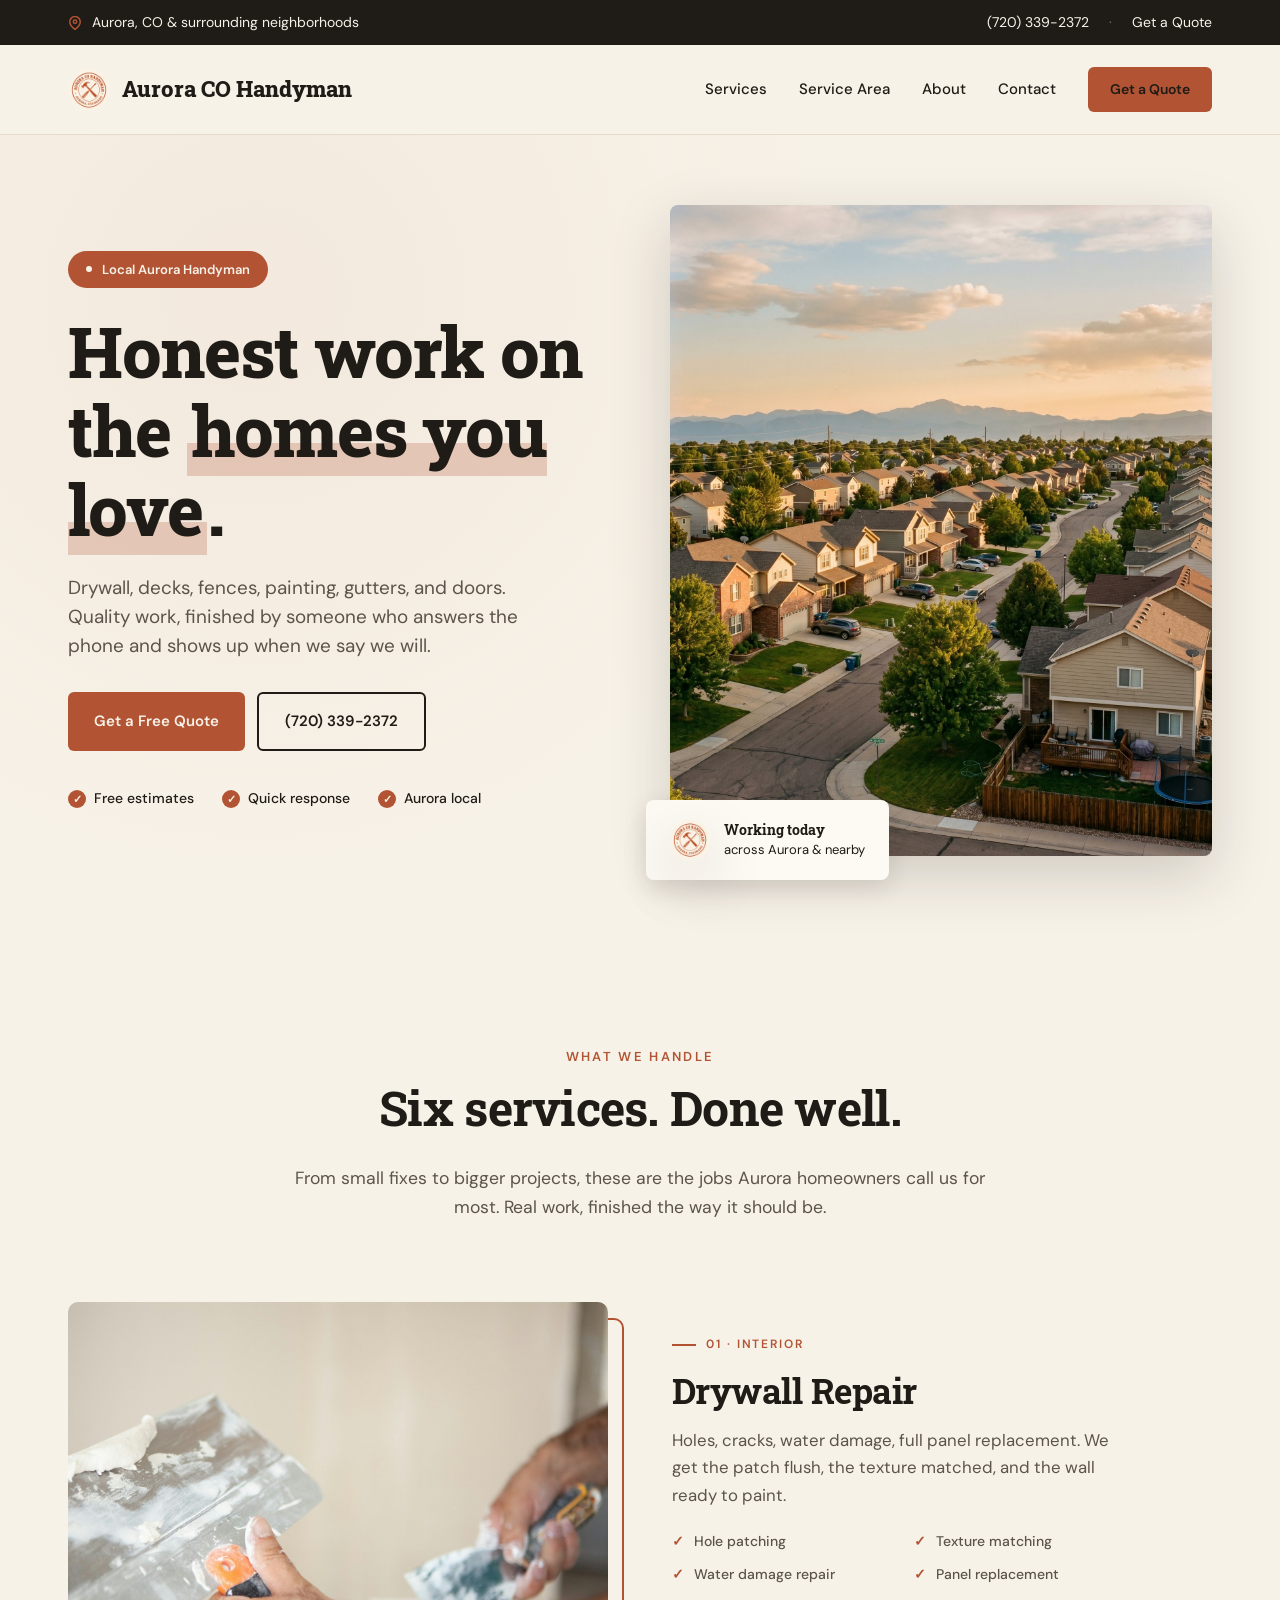
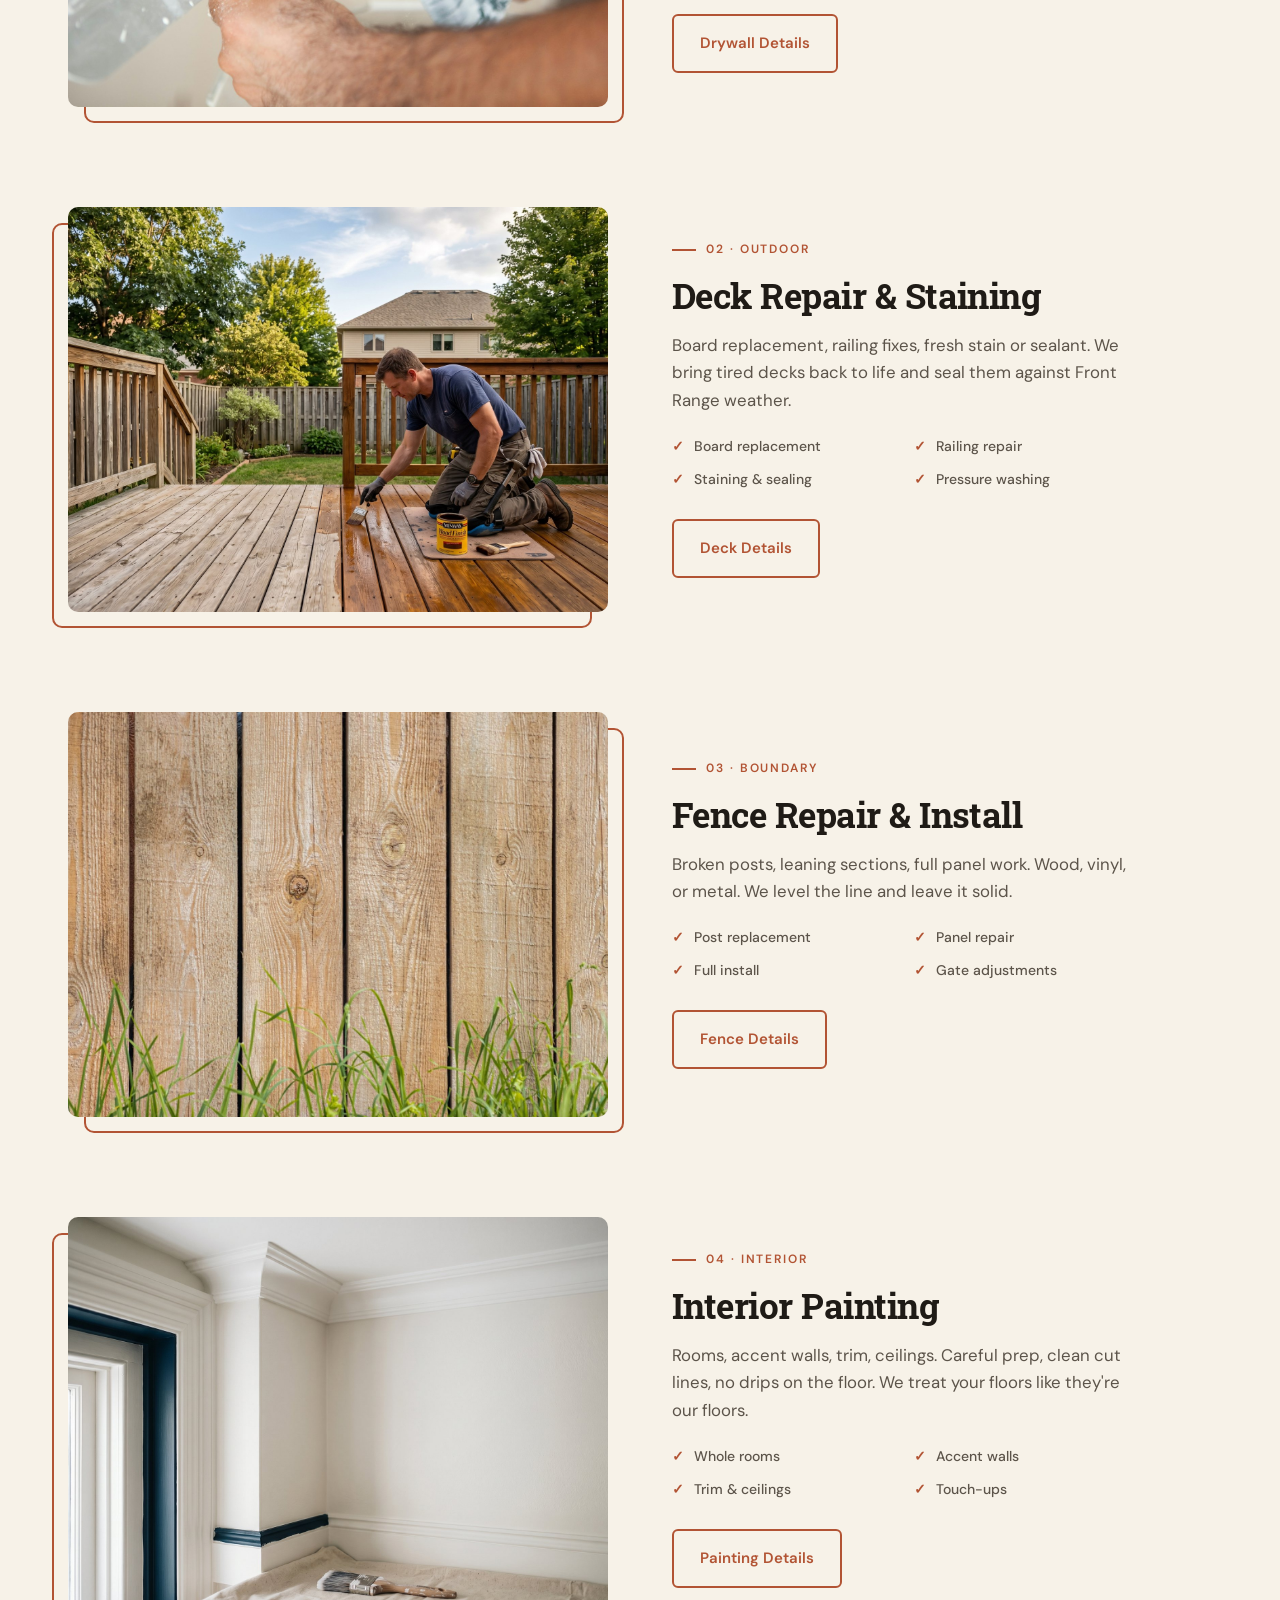
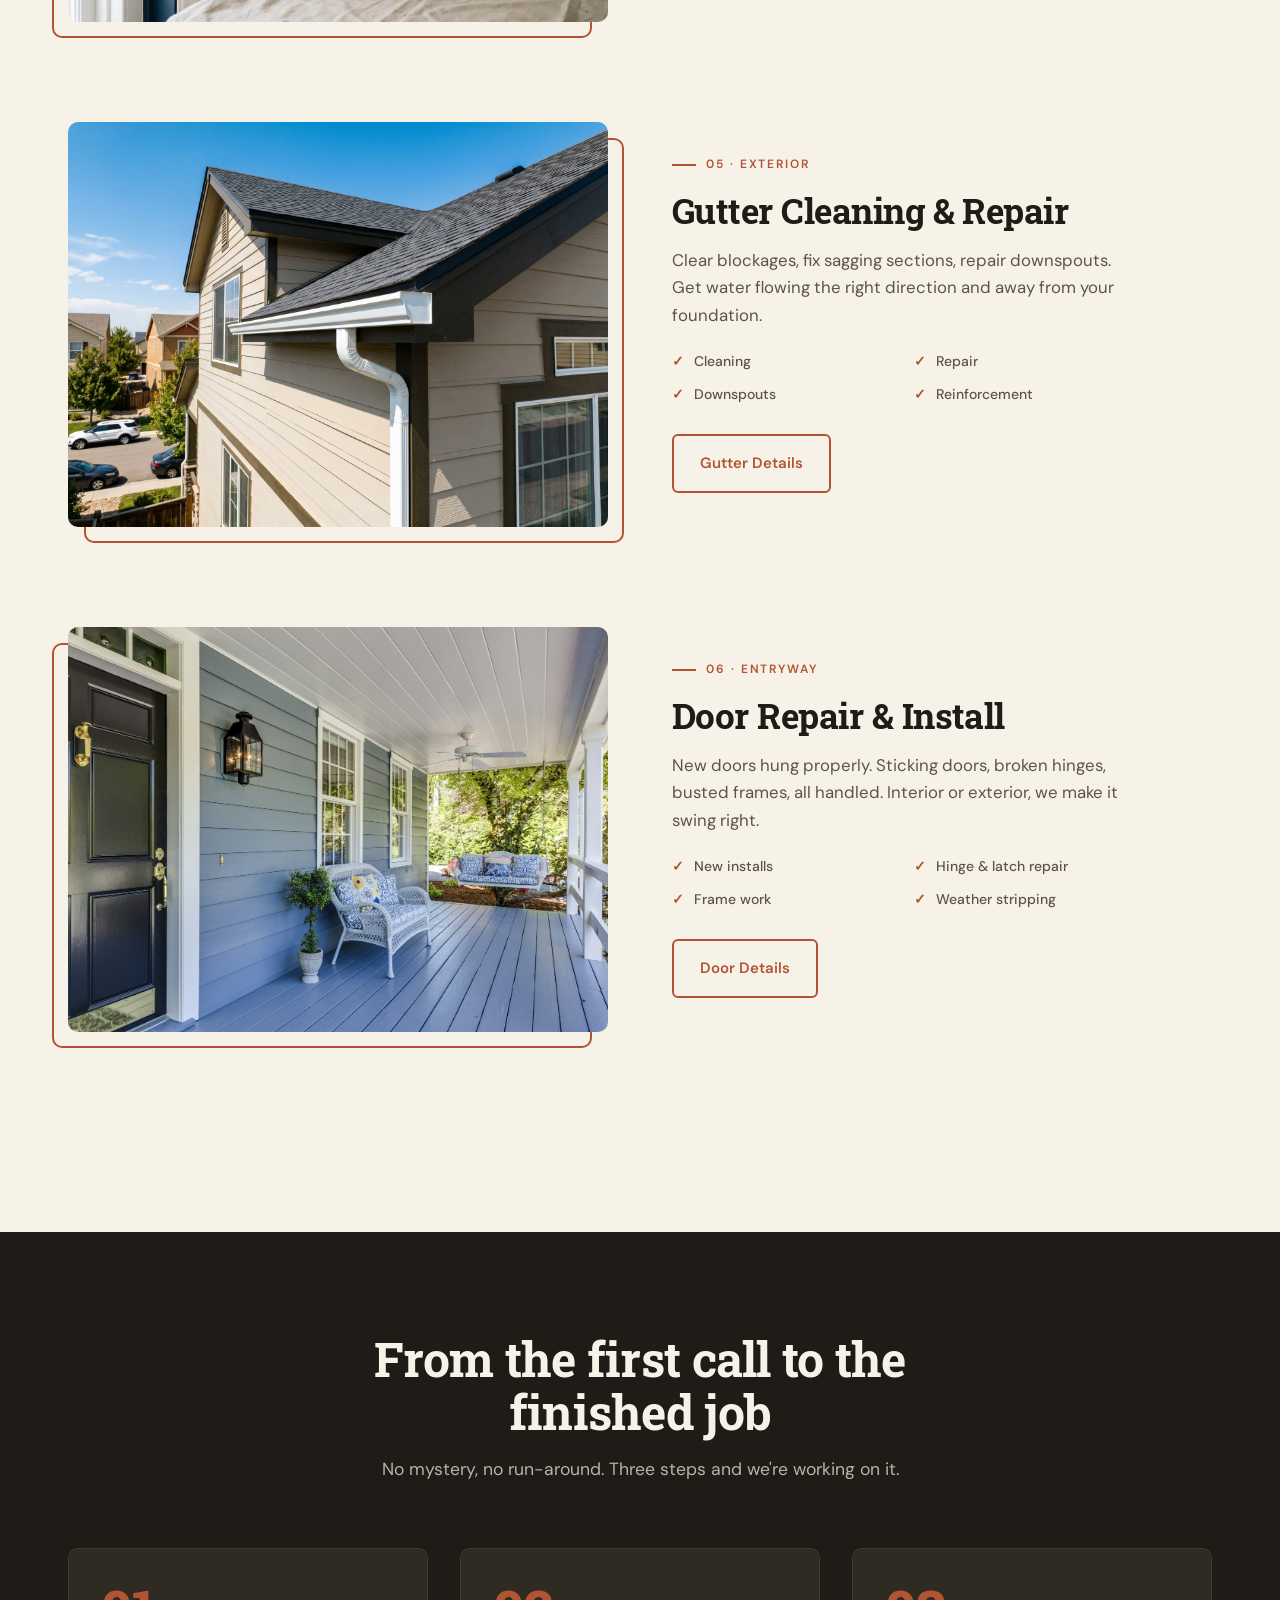
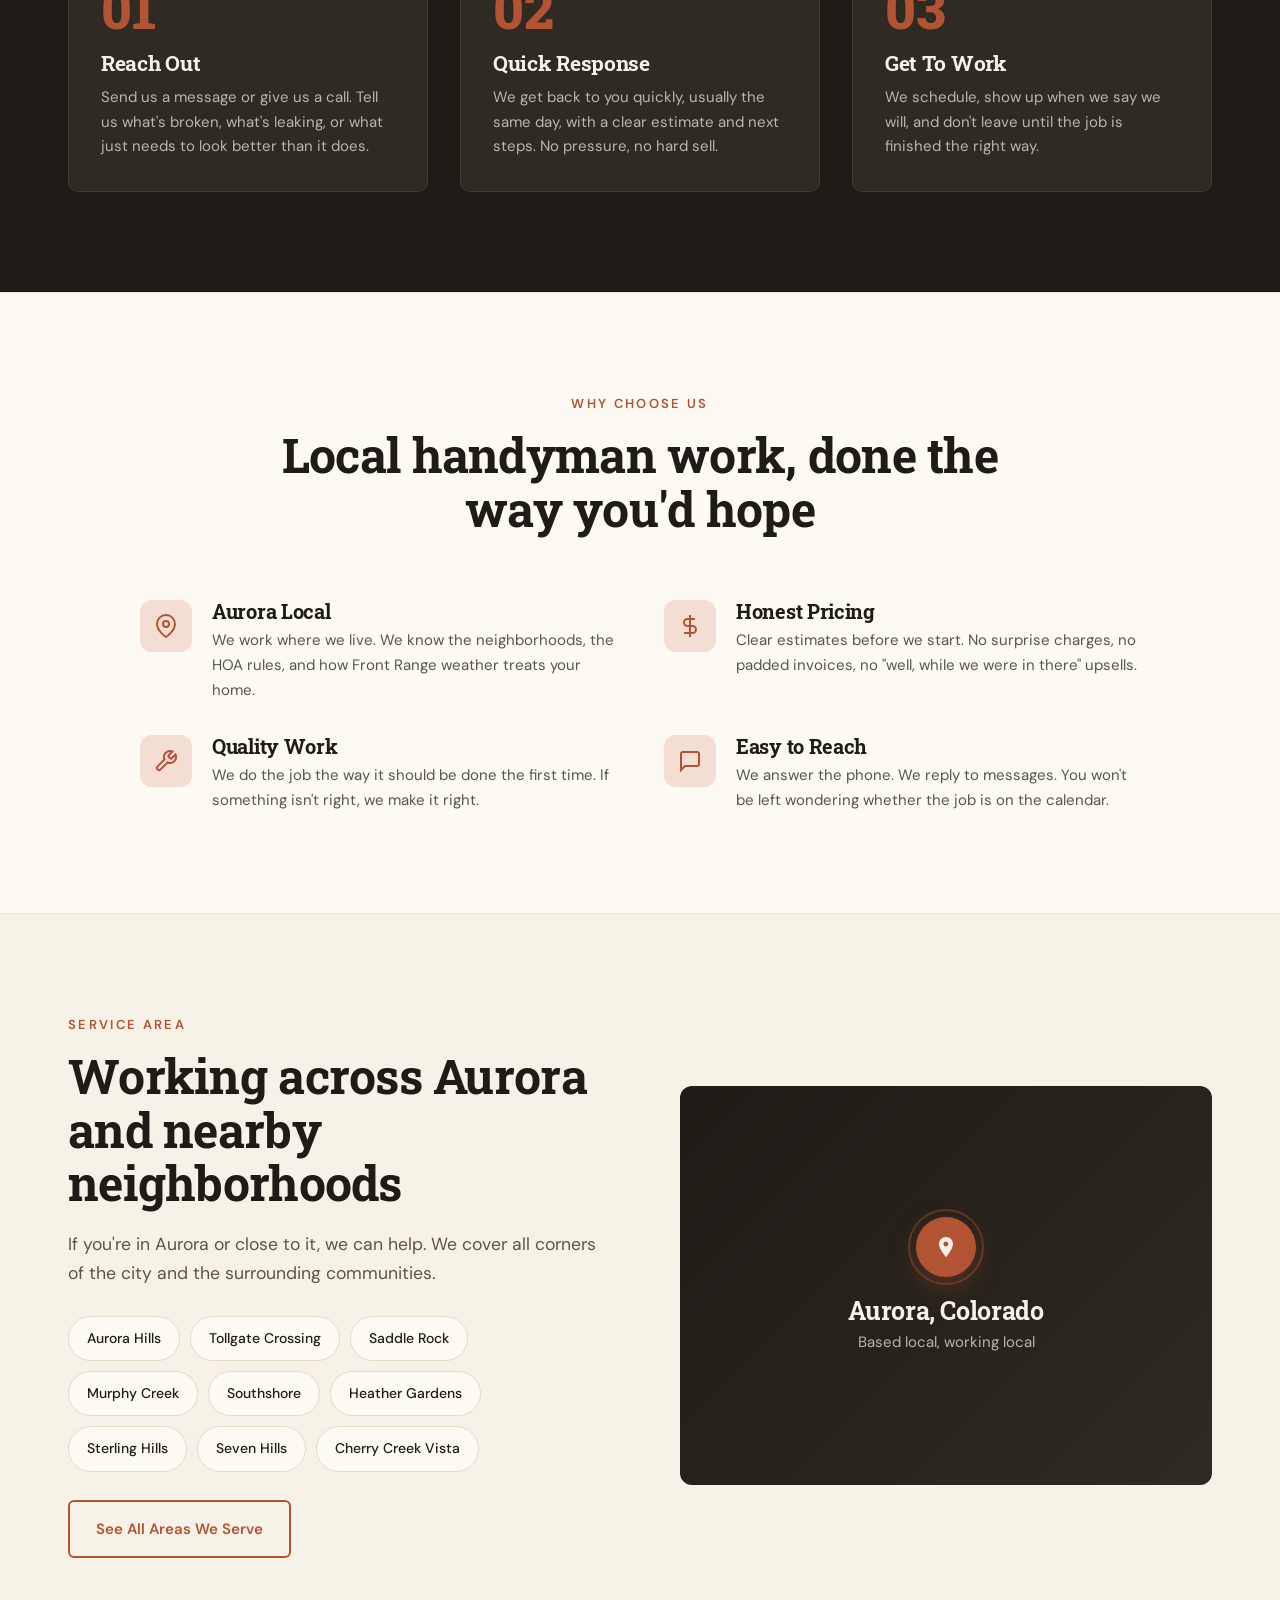
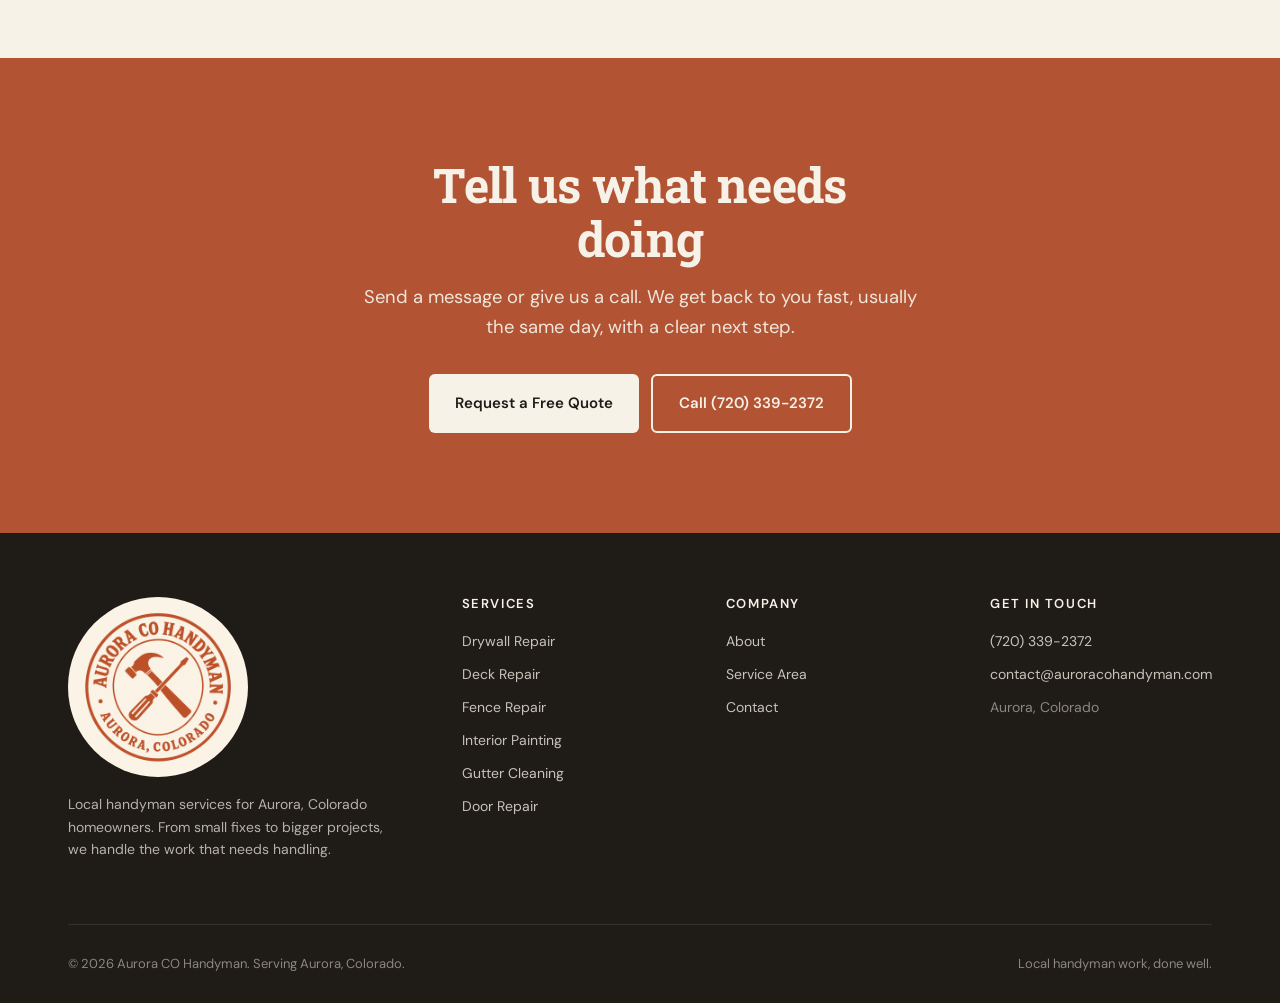
==== commit d42a7bdc: "Use badge logo for header brand mark and the homepage hero 'working today' badge, both kept circular" ====
--- a/index.html
+++ b/index.html
@@ -90,7 +90,7 @@
   <header class="site">
     <div class="container">
       <a href="/" class="brand">
-        <span class="brand-mark">A</span>
+        <img src="/assets/img/logo-badge.png" alt="" class="brand-mark" width="42" height="42">
         Aurora CO Handyman
       </a>
       <nav class="primary">
@@ -126,7 +126,7 @@
         <div class="hero-image-wrap">
           <img src="/assets/img/aurora-hero.jpg" alt="Suburban Aurora, Colorado neighborhood with the Front Range visible in the distance" loading="eager">
           <div class="hero-image-badge">
-            <div class="ico">A</div>
+            <img src="/assets/img/logo-badge.png" alt="" class="ico" width="40" height="40">
             <div class="txt"><strong>Working today</strong>across Aurora &amp; nearby</div>
           </div>
         </div>
--- a/assets/css/styles.css
+++ b/assets/css/styles.css
@@ -60,7 +60,7 @@
 header.site { padding: 22px 0; background: var(--cream); border-bottom: 1px solid var(--border); position: sticky; top: 0; z-index: 50; }
 header.site .container { display: flex; justify-content: space-between; align-items: center; }
 .brand { font-family: 'Roboto Slab', serif; font-weight: 800; font-size: 22px; color: var(--charcoal); display: flex; align-items: center; gap: 12px; }
-.brand-mark { width: 42px; height: 42px; background: var(--sienna); color: var(--cream); display: grid; place-items: center; font-family: 'Roboto Slab', serif; font-size: 20px; font-weight: 800; border-radius: 50%; }
+.brand-mark { width: 42px; height: 42px; border-radius: 50%; display: block; flex-shrink: 0; object-fit: cover; }
 nav.primary { display: flex; gap: 32px; align-items: center; font-weight: 500; font-size: 15px; }
 nav.primary a { color: var(--charcoal); }
 nav.primary a:hover { color: var(--sienna); }
@@ -101,7 +101,7 @@
 .hero-image-wrap { position: relative; }
 .hero-image-wrap img { width: 100%; aspect-ratio: 5 / 6; object-fit: cover; display: block; border-radius: 8px; box-shadow: 0 20px 60px rgba(31, 27, 22, 0.18); }
 .hero-image-badge { position: absolute; bottom: -24px; left: -24px; background: var(--cream-light); padding: 20px 24px; border-radius: 8px; box-shadow: 0 8px 24px rgba(31, 27, 22, 0.12); display: flex; align-items: center; gap: 14px; max-width: 280px; }
-.hero-image-badge .ico { width: 40px; height: 40px; background: var(--sienna); color: var(--cream); border-radius: 8px; display: grid; place-items: center; font-family: 'Roboto Slab', serif; font-weight: 800; flex-shrink: 0; }
+.hero-image-badge .ico { width: 40px; height: 40px; border-radius: 50%; flex-shrink: 0; display: block; object-fit: cover; }
 .hero-image-badge .txt { font-size: 13px; line-height: 1.4; color: var(--charcoal); }
 .hero-image-badge .txt strong { display: block; font-family: 'Roboto Slab', serif; font-size: 14px; margin-bottom: 2px; }
 
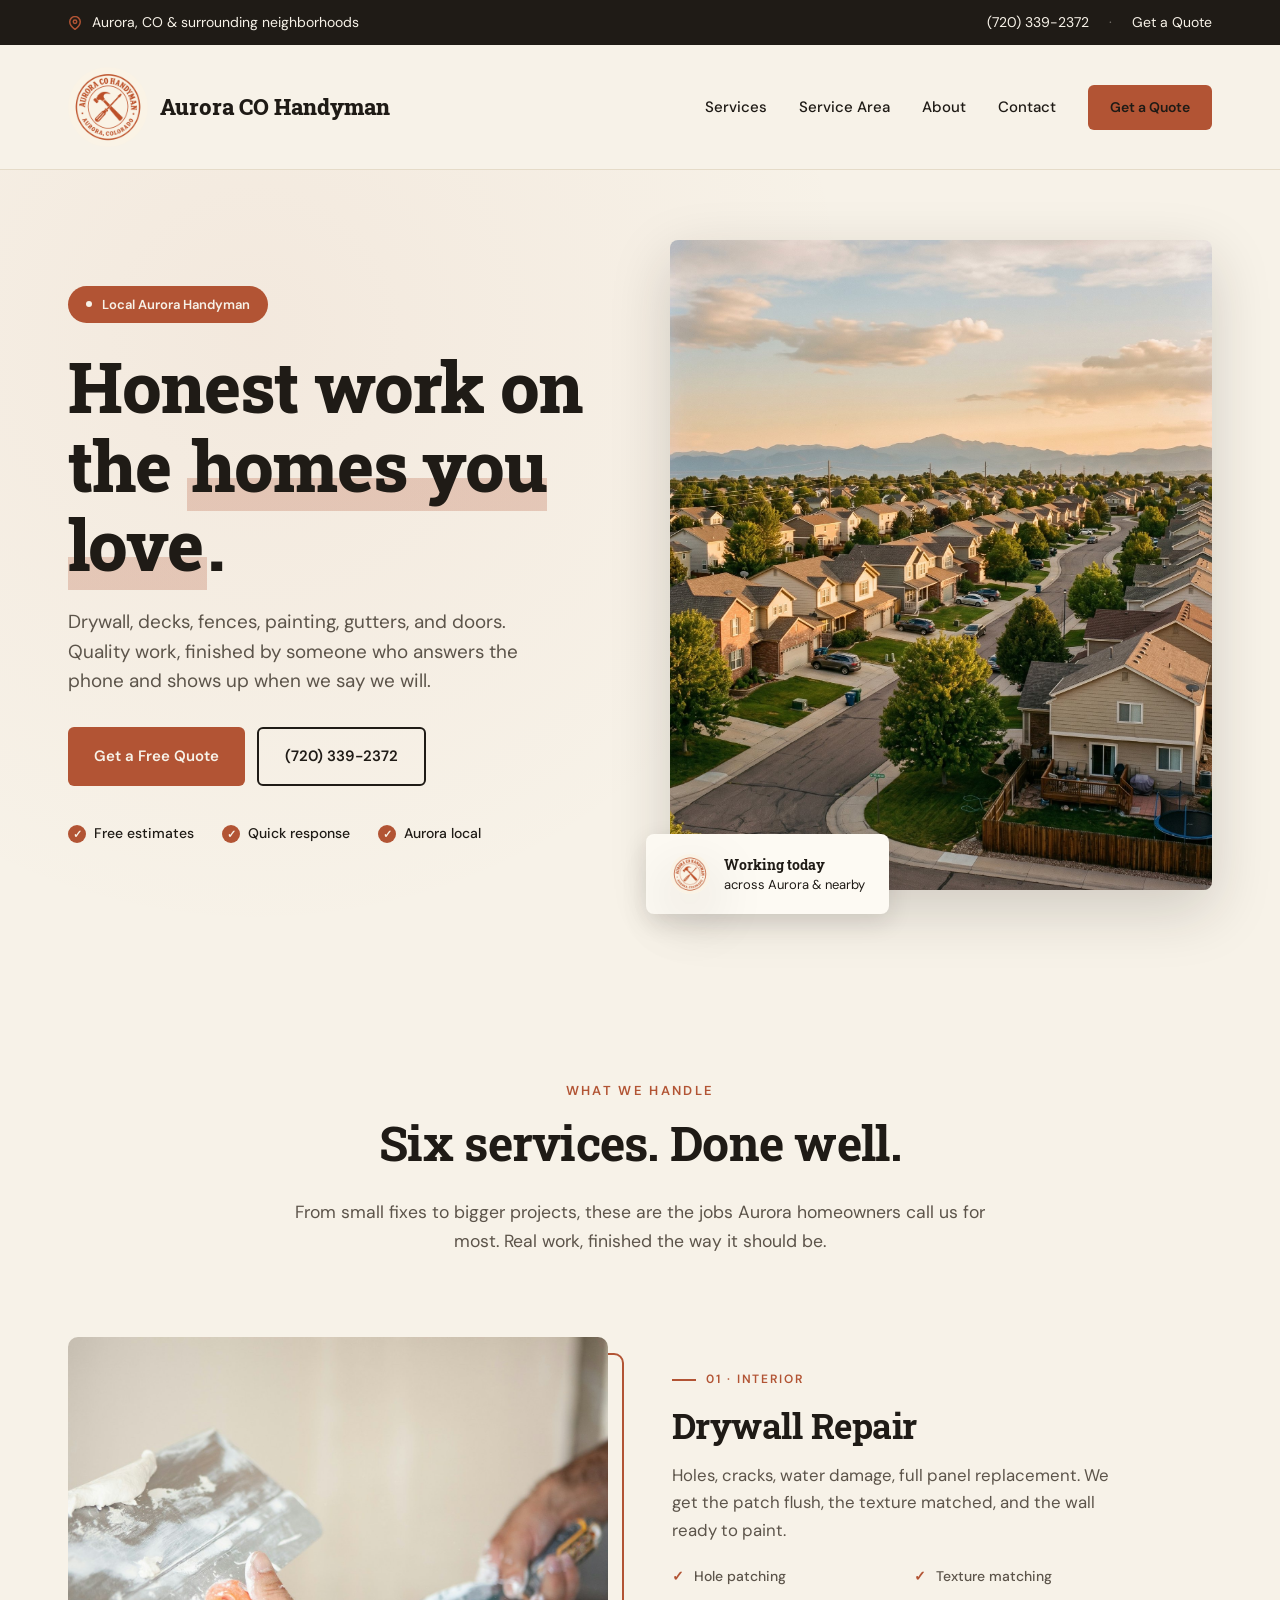
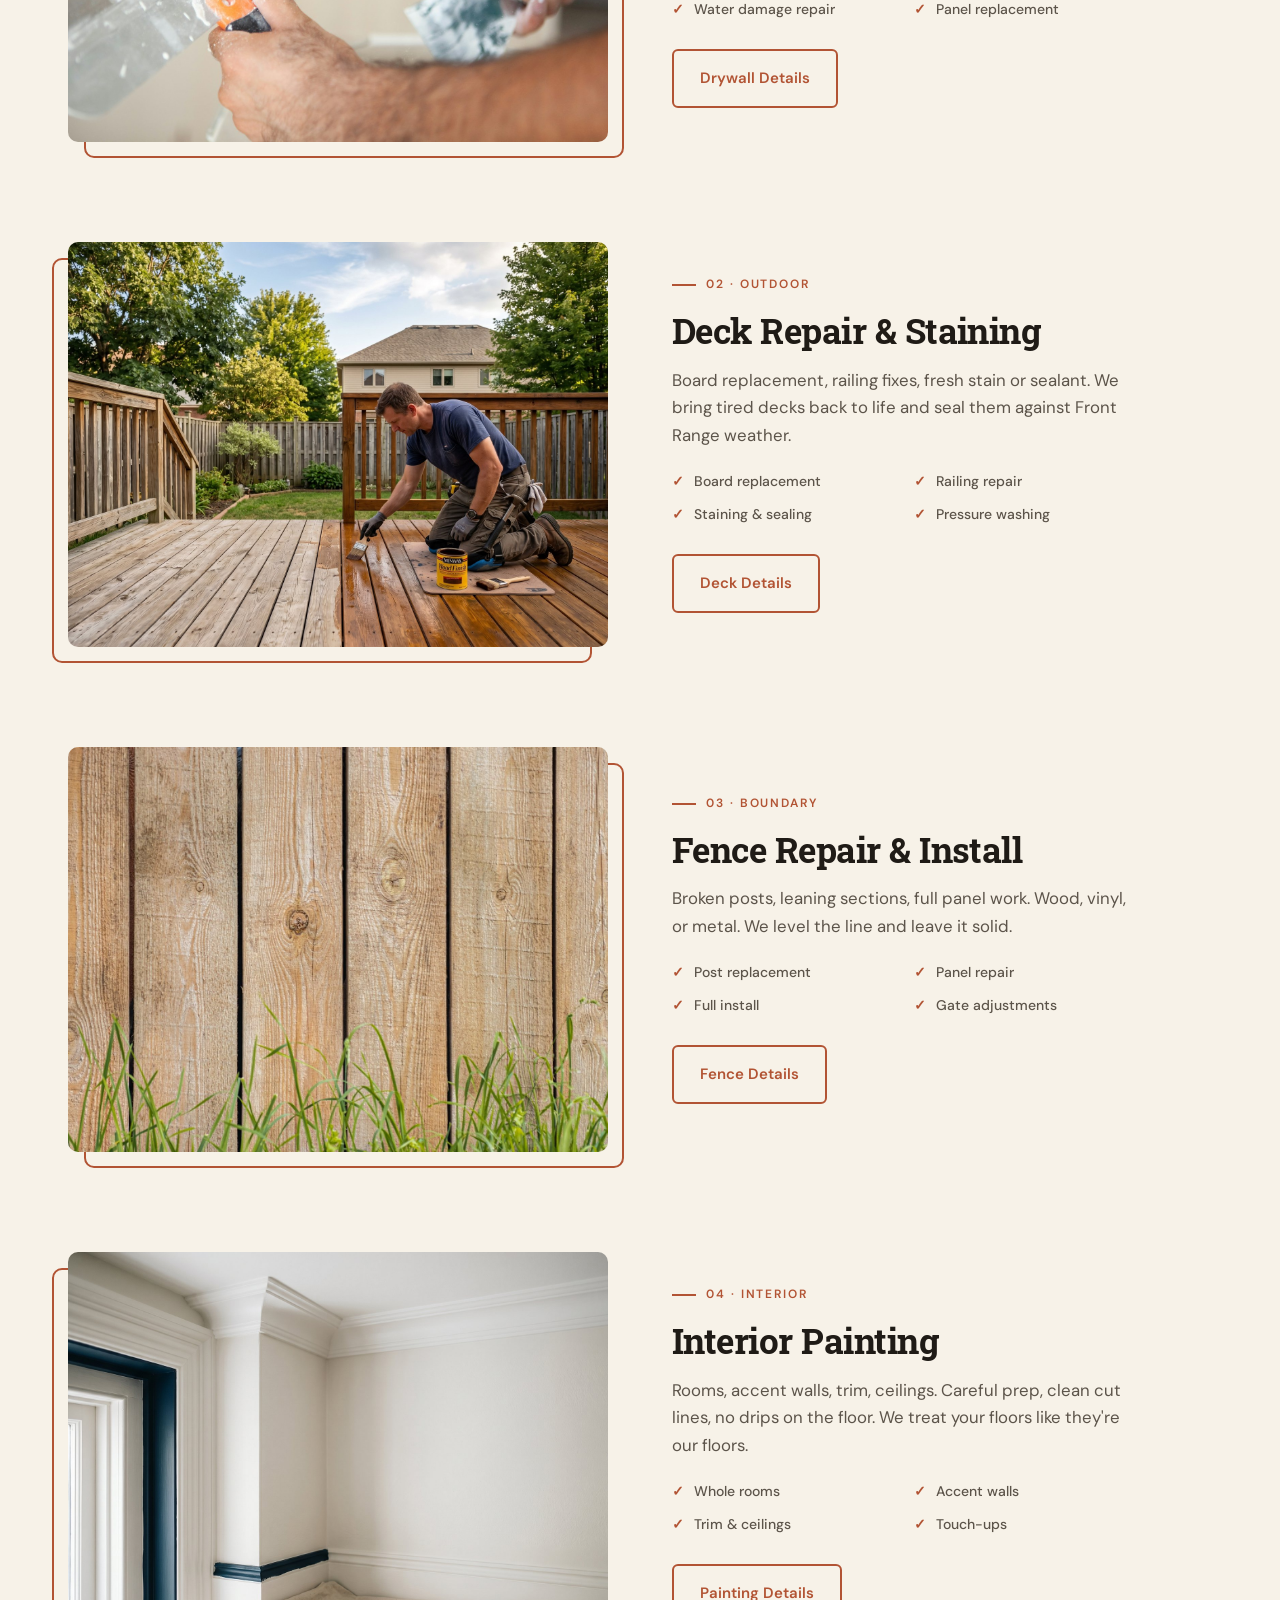
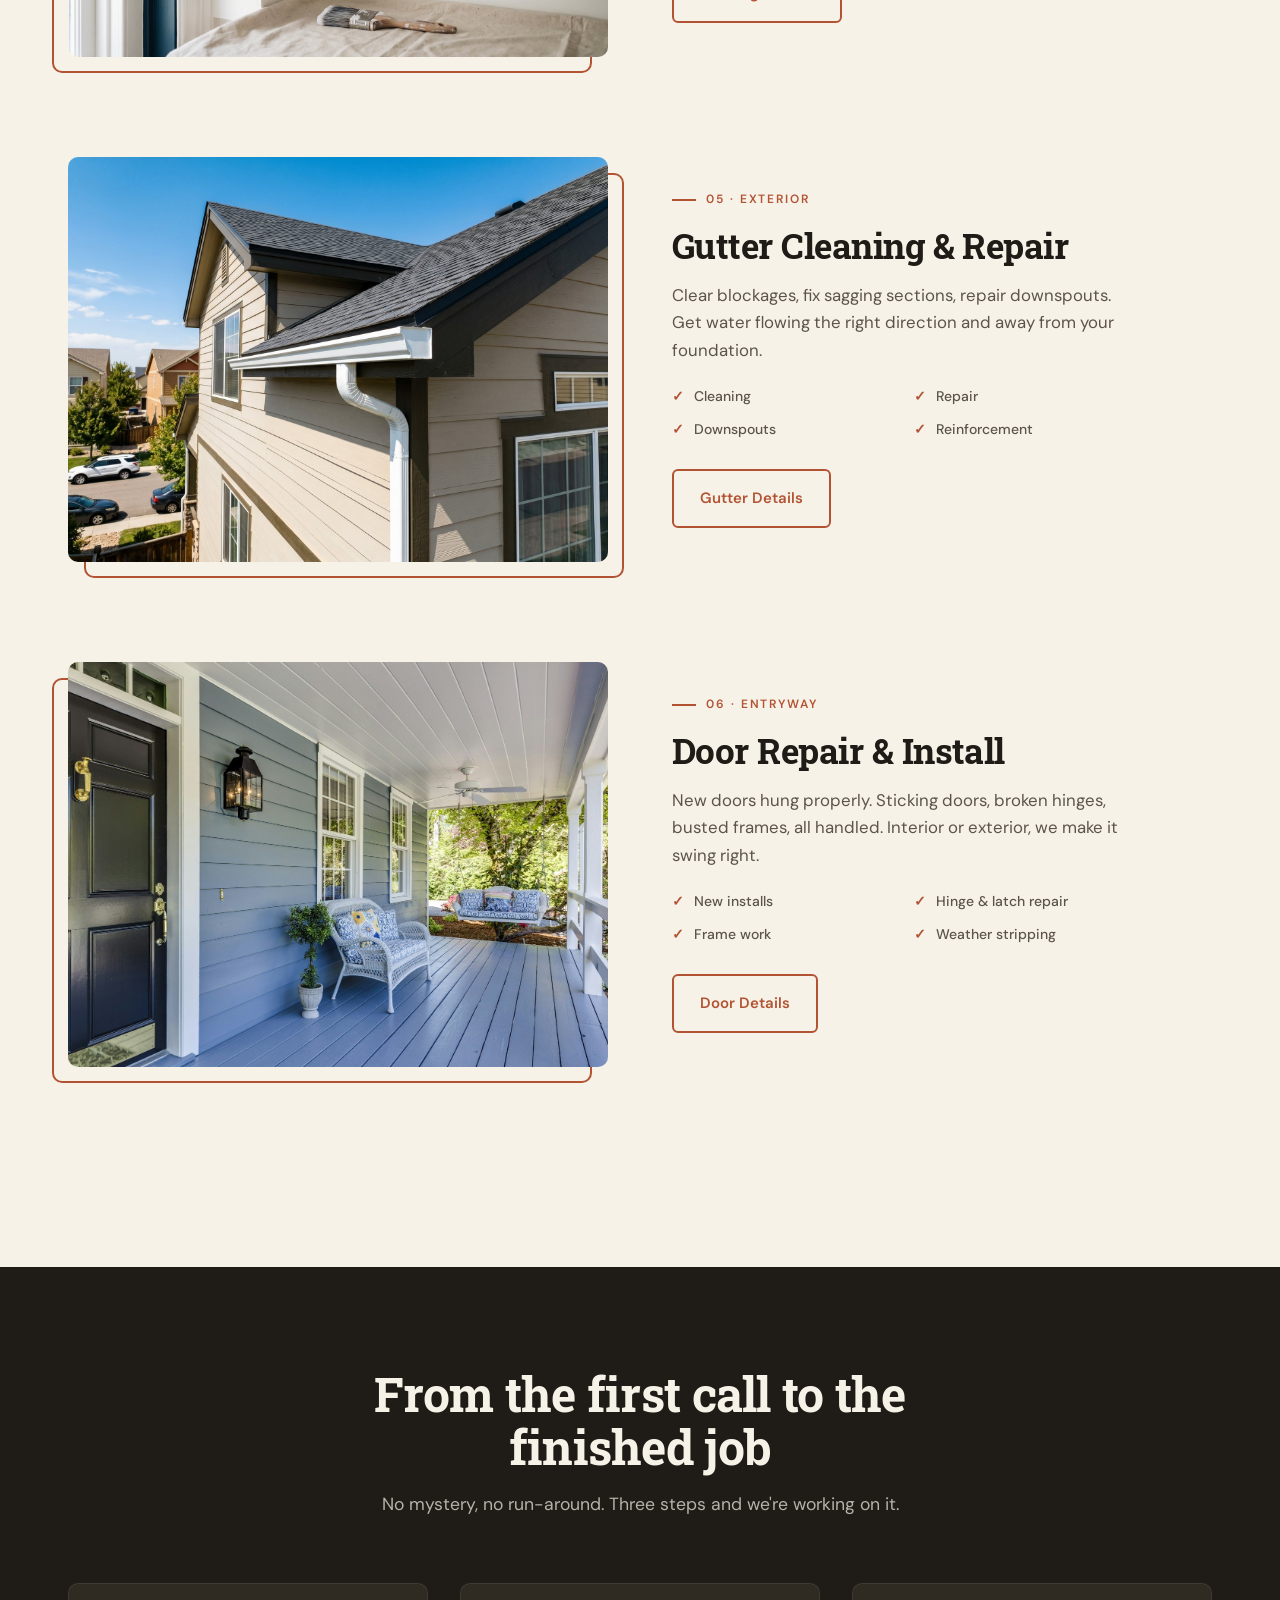
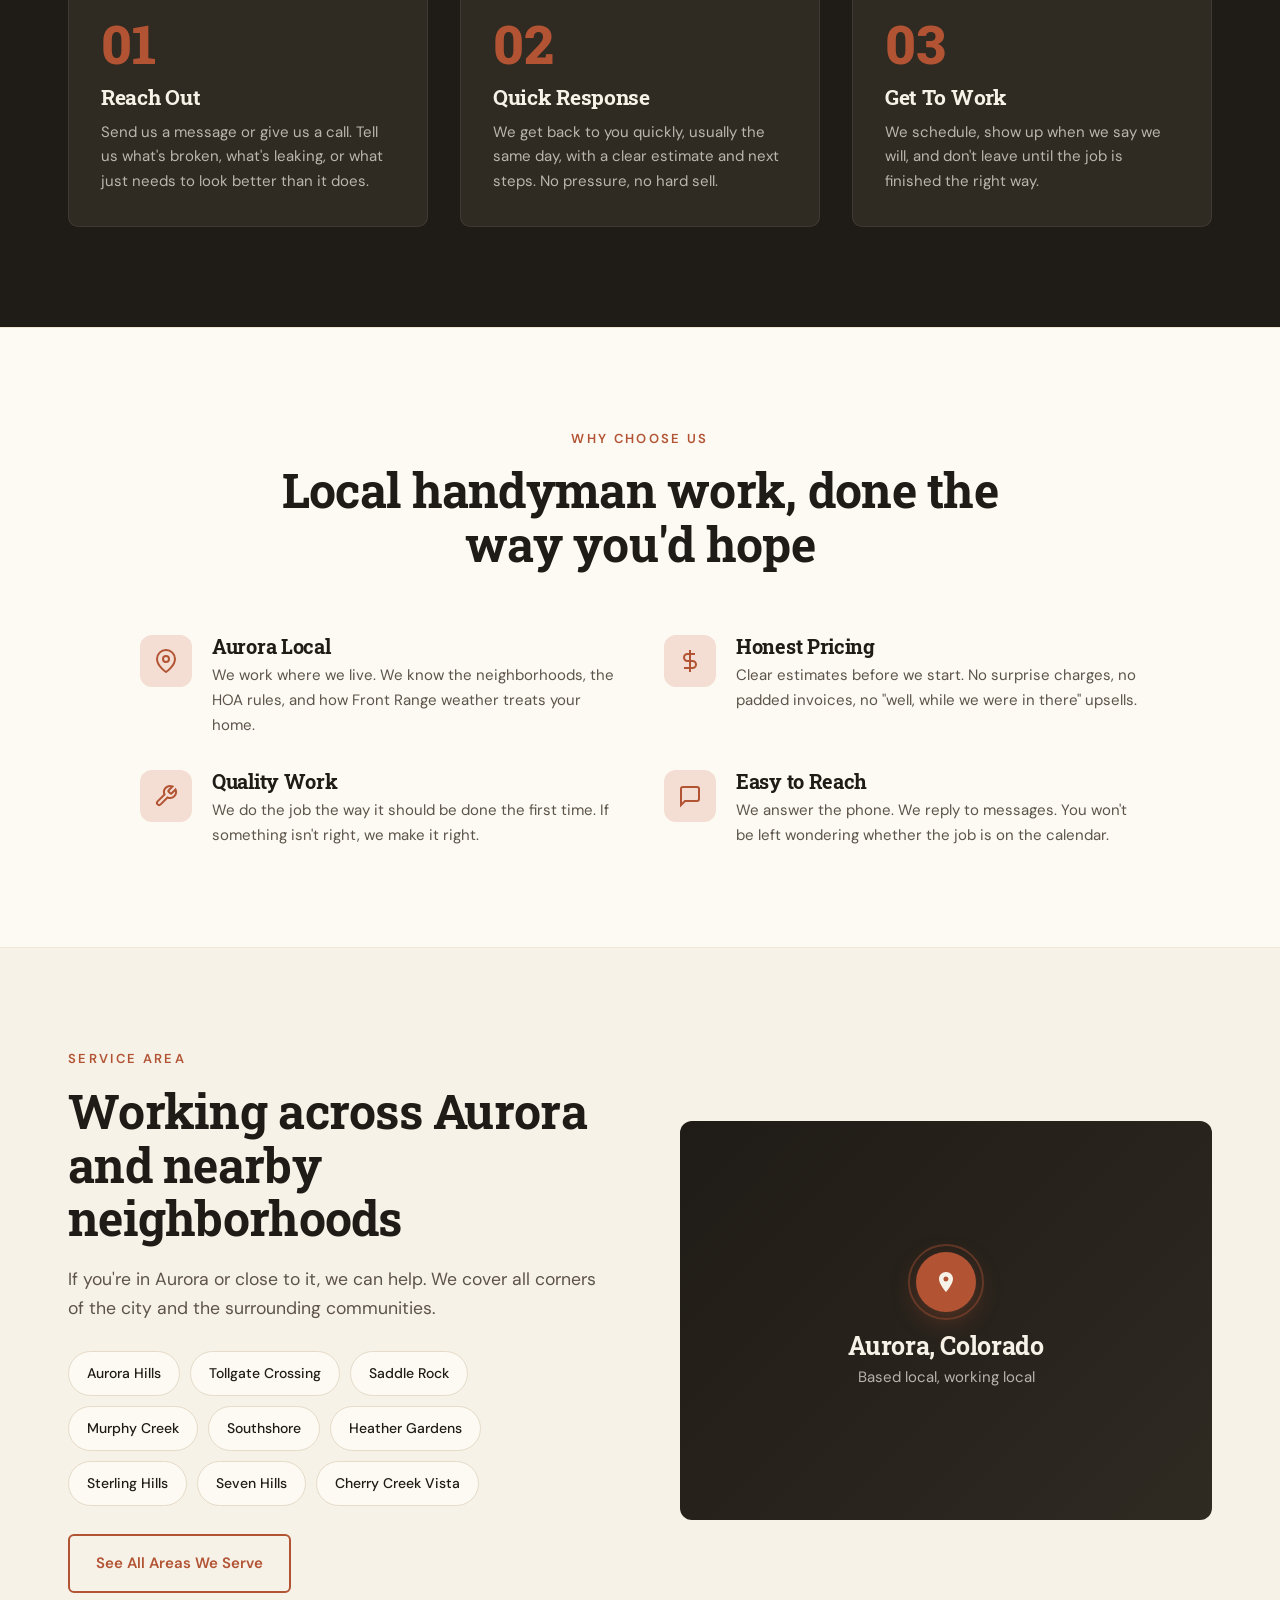
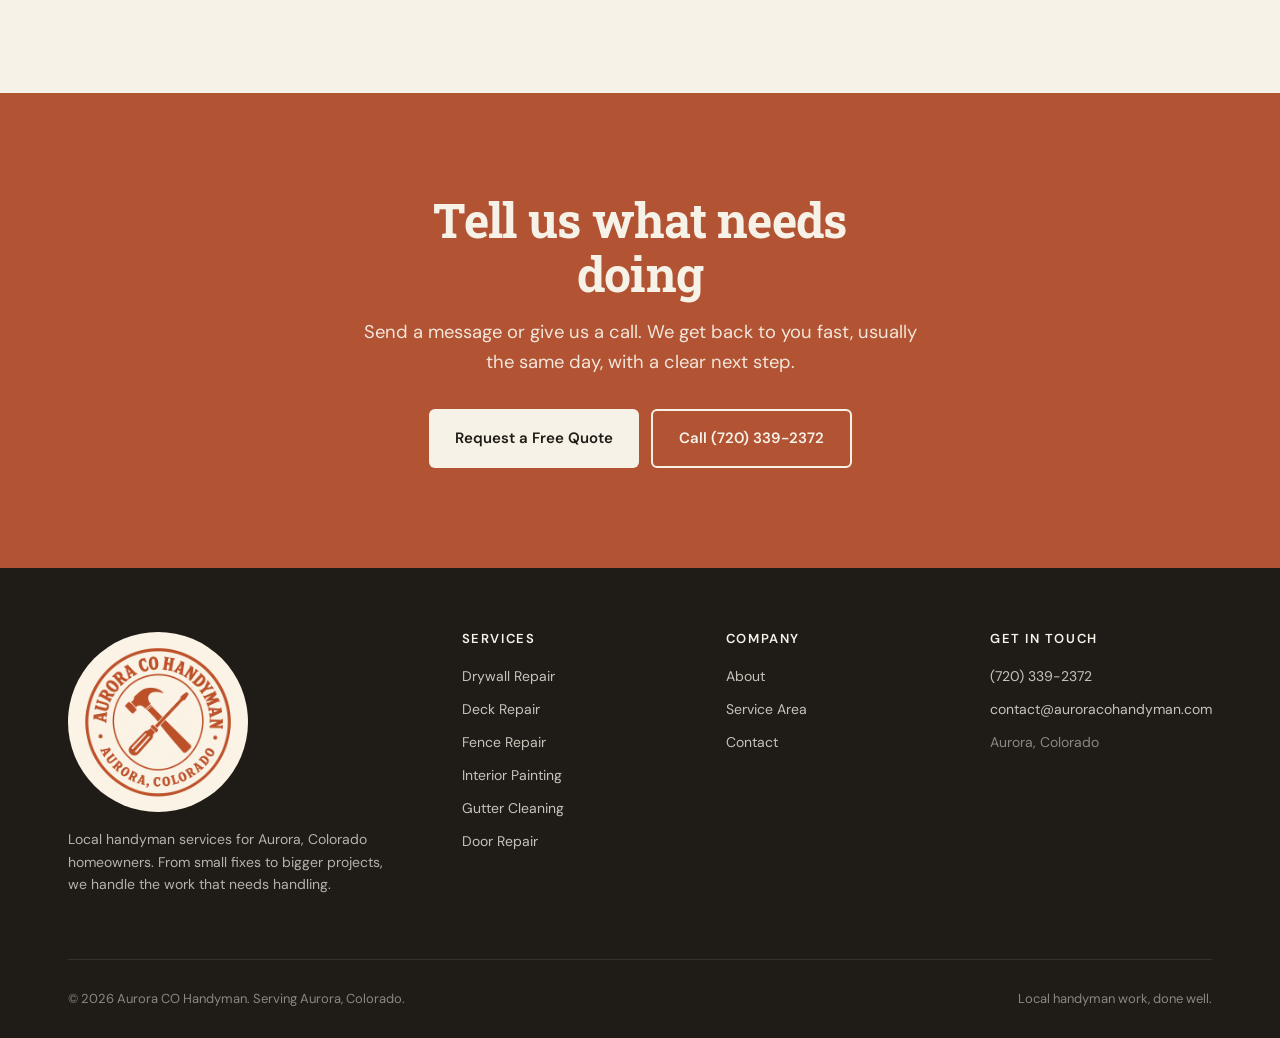
==== commit a36062aa: "Bump header brand mark from 42px to 80px (60px on mobile). The badge details now read clearly at thi" ====
--- a/index.html
+++ b/index.html
@@ -90,7 +90,7 @@
   <header class="site">
     <div class="container">
       <a href="/" class="brand">
-        <img src="/assets/img/logo-badge.png" alt="" class="brand-mark" width="42" height="42">
+        <img src="/assets/img/logo-badge.png" alt="" class="brand-mark" width="80" height="80">
         Aurora CO Handyman
       </a>
       <nav class="primary">
--- a/assets/css/styles.css
+++ b/assets/css/styles.css
@@ -60,7 +60,7 @@
 header.site { padding: 22px 0; background: var(--cream); border-bottom: 1px solid var(--border); position: sticky; top: 0; z-index: 50; }
 header.site .container { display: flex; justify-content: space-between; align-items: center; }
 .brand { font-family: 'Roboto Slab', serif; font-weight: 800; font-size: 22px; color: var(--charcoal); display: flex; align-items: center; gap: 12px; }
-.brand-mark { width: 42px; height: 42px; border-radius: 50%; display: block; flex-shrink: 0; object-fit: cover; }
+.brand-mark { width: 80px; height: 80px; border-radius: 50%; display: block; flex-shrink: 0; object-fit: cover; }
 nav.primary { display: flex; gap: 32px; align-items: center; font-weight: 500; font-size: 15px; }
 nav.primary a { color: var(--charcoal); }
 nav.primary a:hover { color: var(--sienna); }
@@ -272,6 +272,7 @@
 @media (max-width: 880px) {
   nav.primary { display: none; }
   .mobile-menu-btn { display: block; }
+  .brand-mark { width: 60px; height: 60px; }
   .hero { padding: 48px 0 64px; }
   .hero-grid, .service-row, .service-row.reverse, .area-grid, .page-hero-grid, .two-col, .contact-grid { grid-template-columns: 1fr; gap: 40px; }
   .service-row { margin-bottom: 56px; }
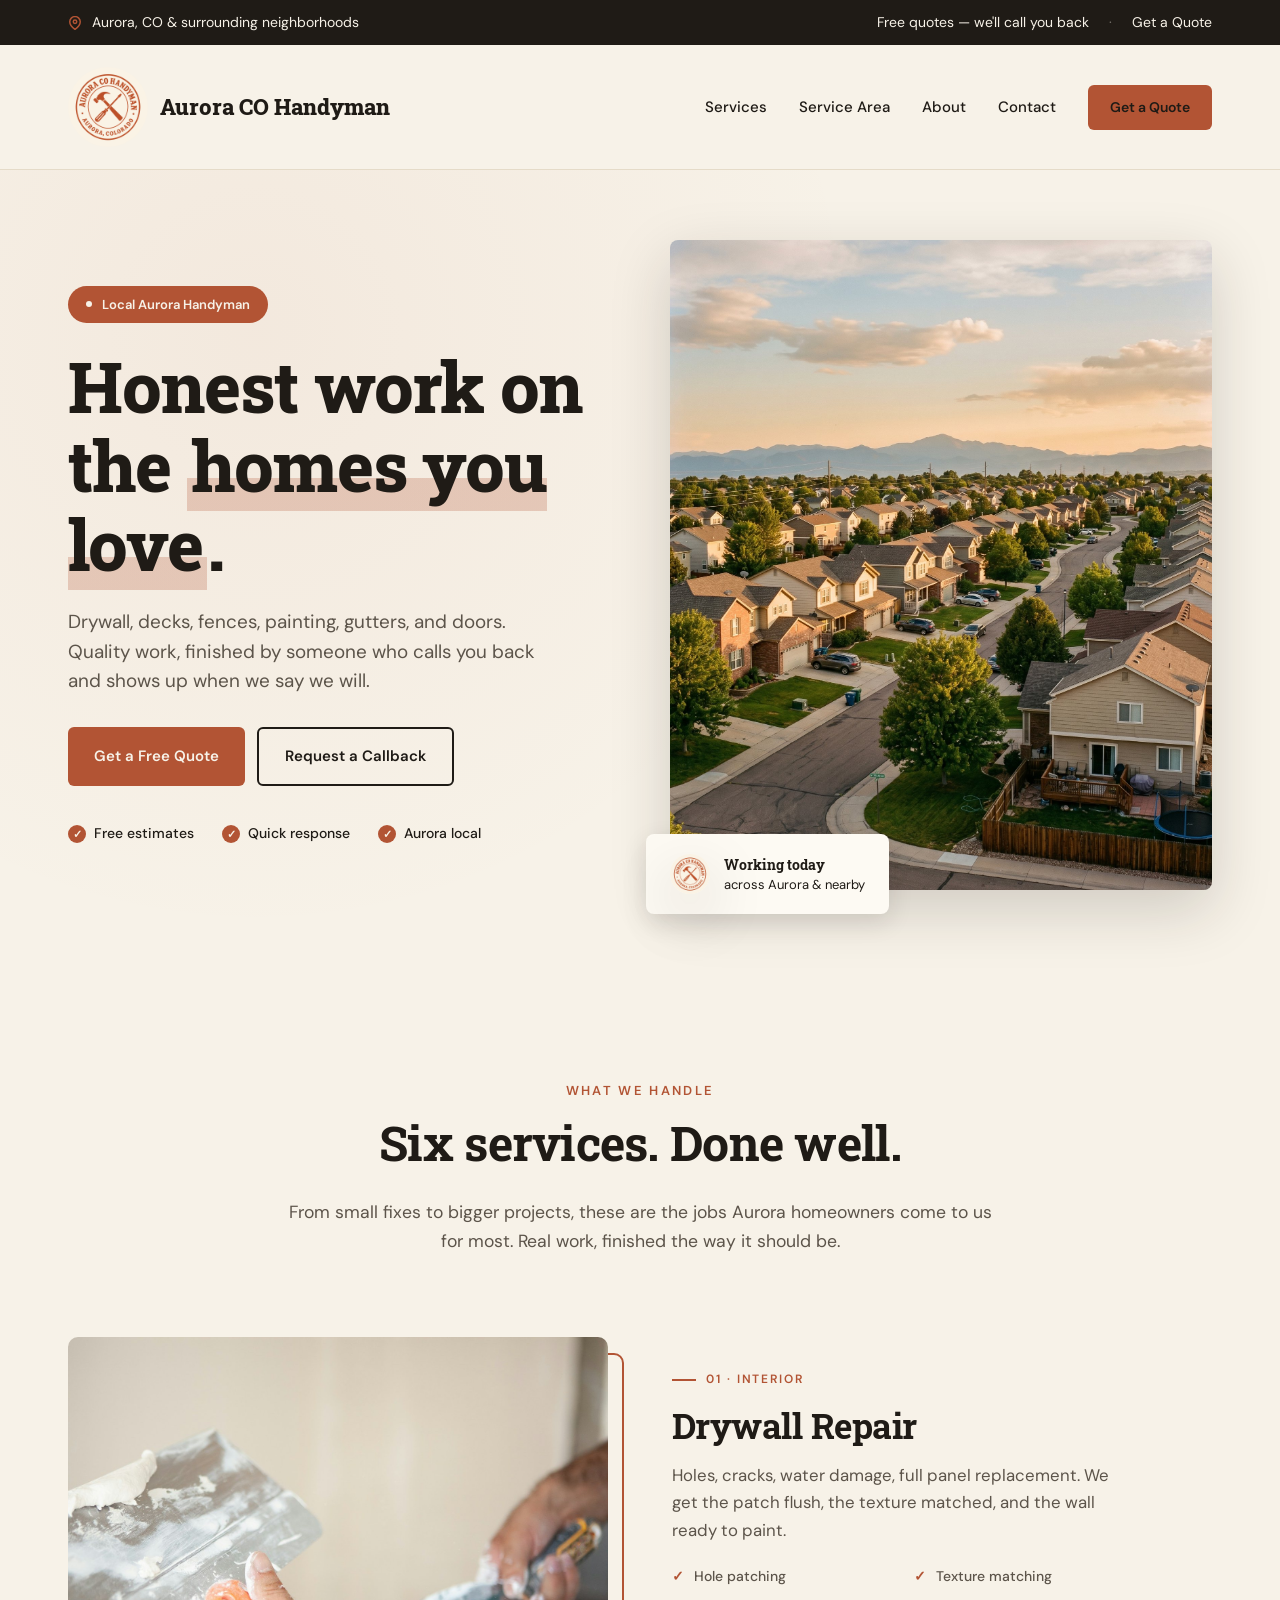
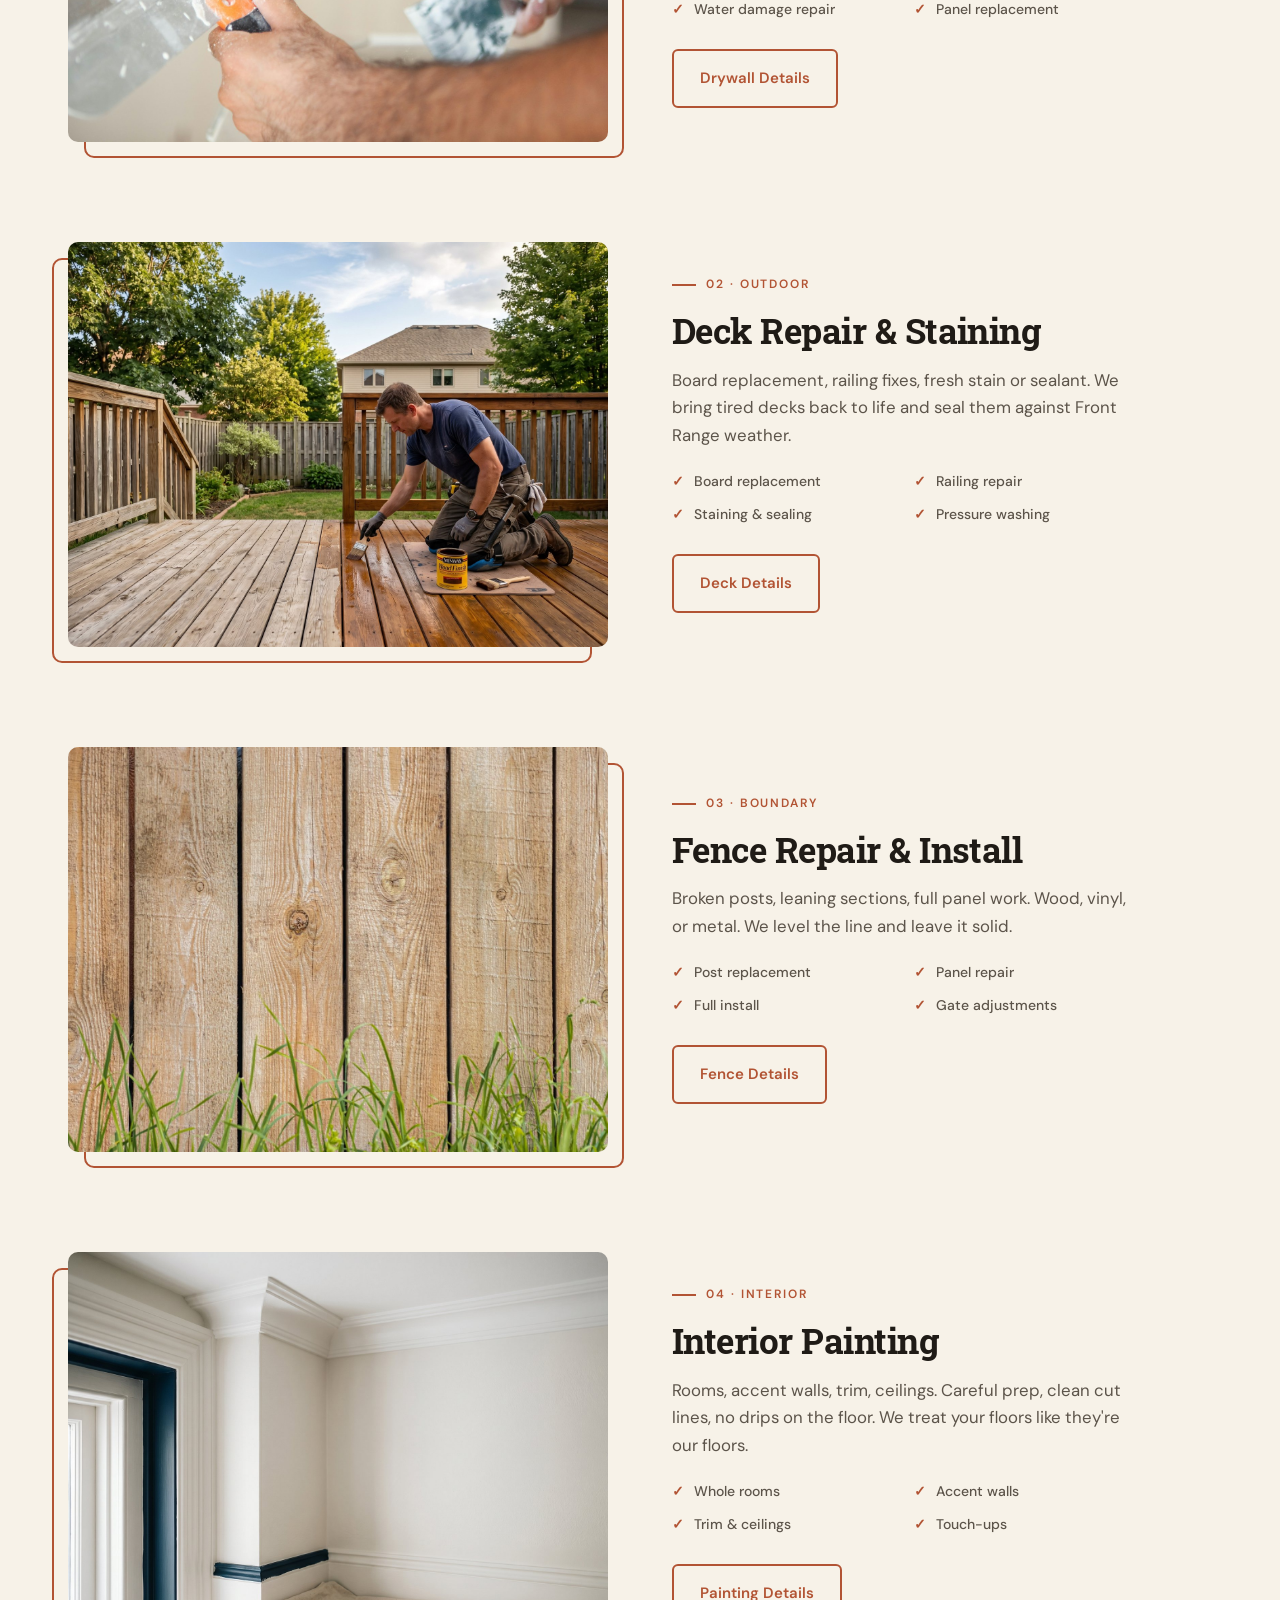
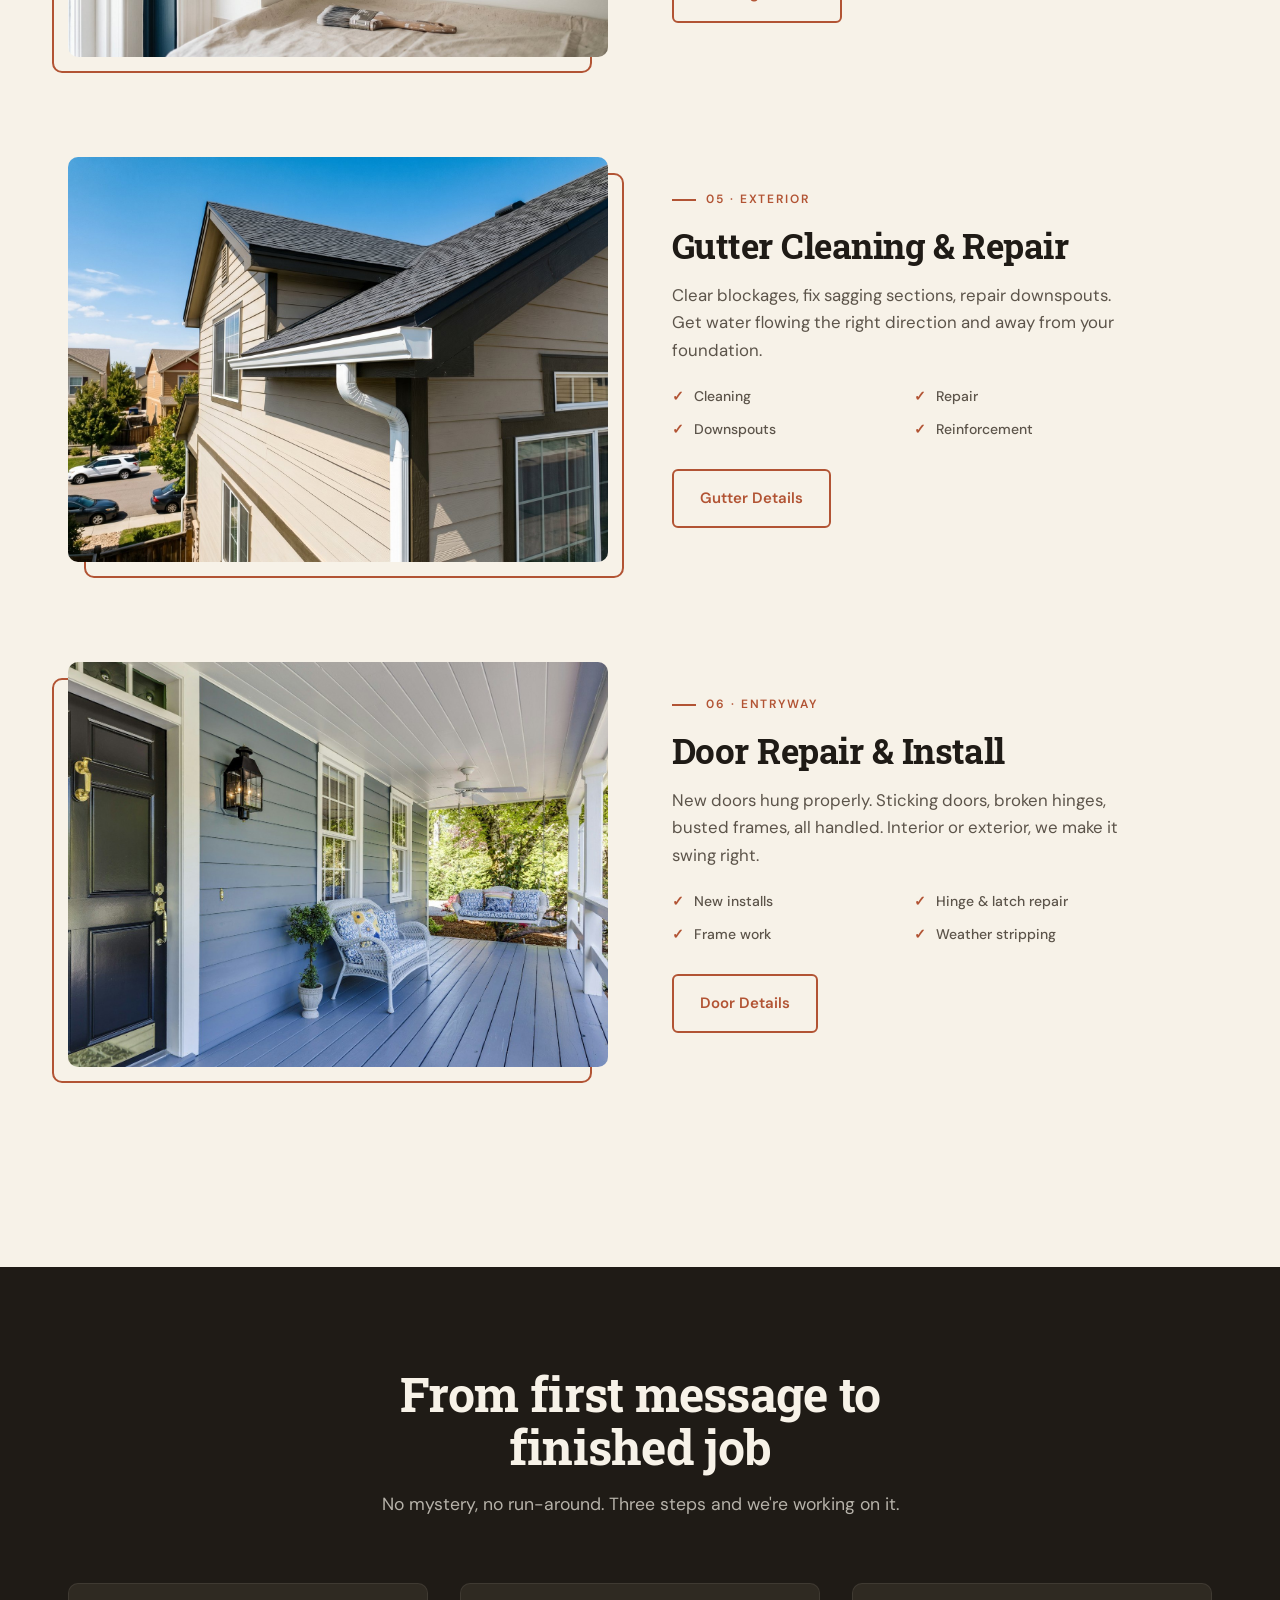
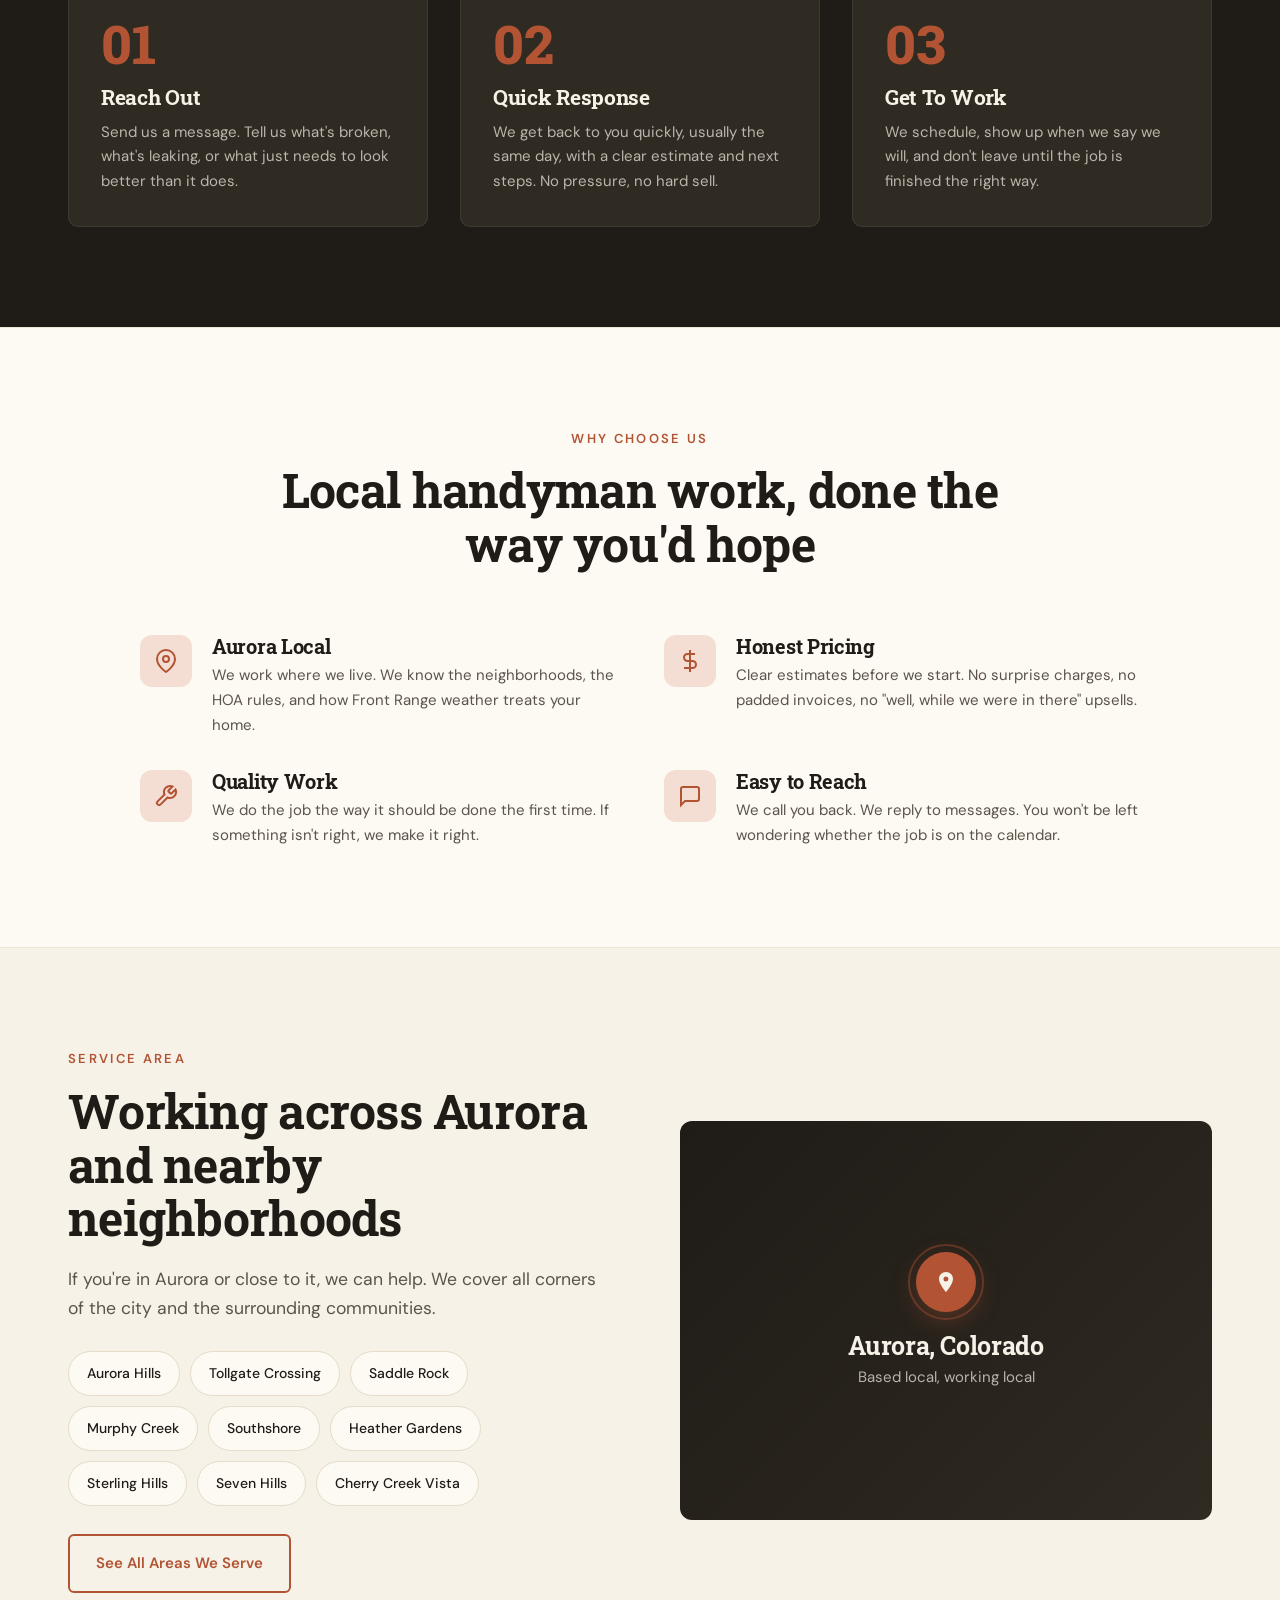
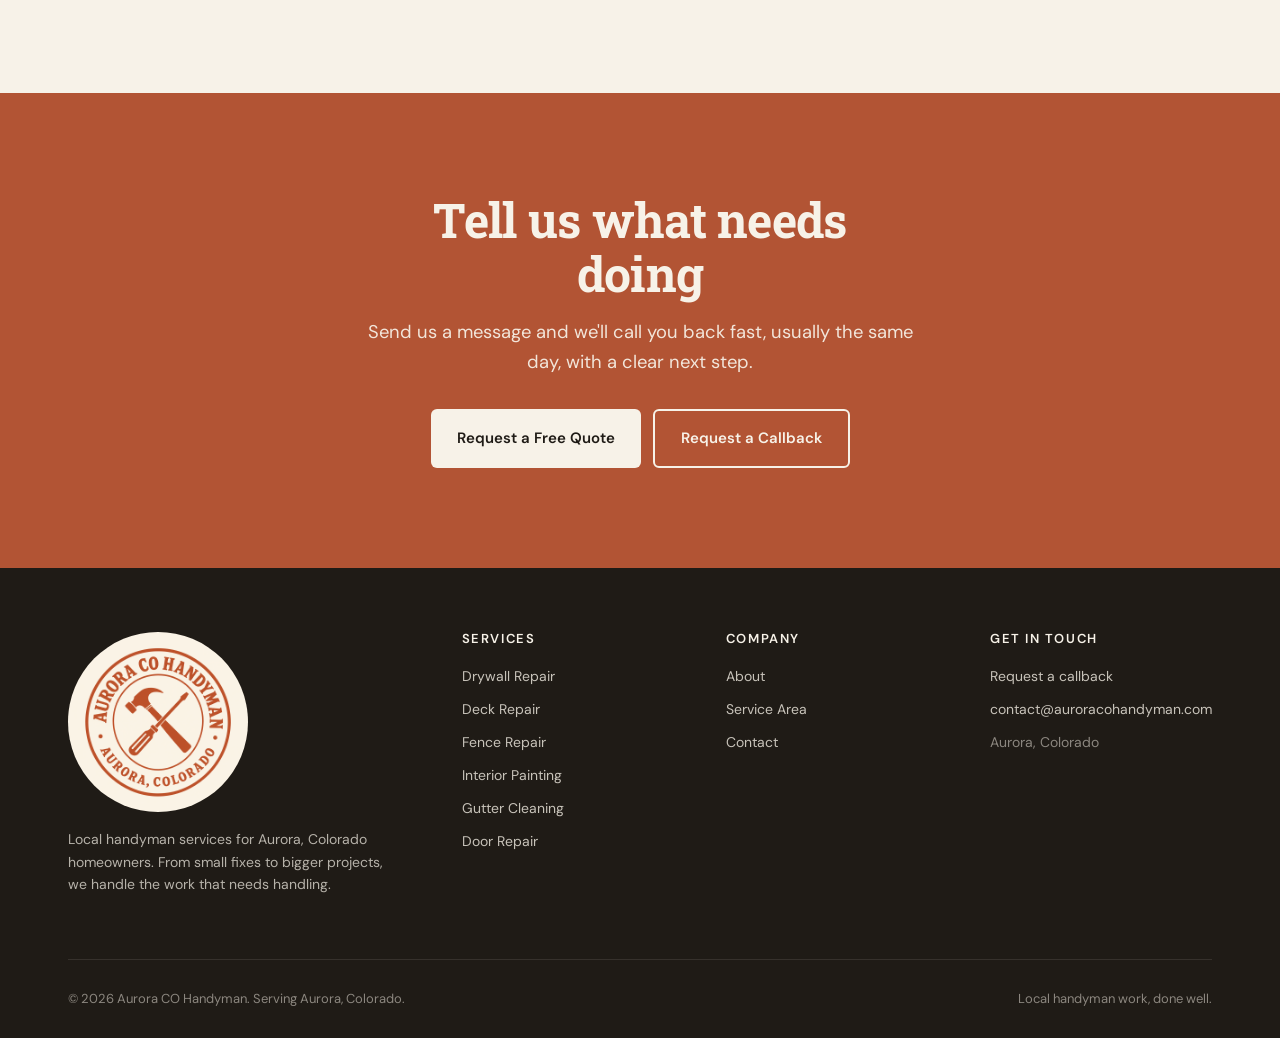
==== commit 061c4ae5: "Remove phone number sitewide; route all CTAs to the quote form with a callback promise (CallRail dro" ====
--- a/index.html
+++ b/index.html
@@ -4,7 +4,7 @@
   <meta charset="UTF-8">
   <meta name="viewport" content="width=device-width, initial-scale=1.0">
   <title>Aurora CO Handyman | Local Handyman Services in Aurora, Colorado</title>
-  <meta name="description" content="Local Aurora handyman for drywall repair, deck and fence work, interior painting, gutter cleaning, and door installation. Free quotes for Aurora homeowners. Call (720) 339-2372.">
+  <meta name="description" content="Local Aurora handyman for drywall repair, deck and fence work, interior painting, gutter cleaning, and door installation. Free quotes for Aurora homeowners. We'll call you back.">
   <meta name="theme-color" content="#1F1B16">
   <link rel="canonical" href="https://auroracohandyman.com/">
 
@@ -49,7 +49,6 @@
       }
     },
     "url": "https://auroracohandyman.com/",
-    "telephone": "+1-720-339-2372",
     "serviceType": "Handyman",
     "hasOfferCatalog": {
       "@type": "OfferCatalog",
@@ -80,7 +79,7 @@
         Aurora, CO &amp; surrounding neighborhoods
       </span>
       <div class="right">
-        <a href="tel:+17203392372">(720) 339-2372</a>
+        <span>Free quotes &mdash; we'll call you back</span>
         <span class="divider">·</span>
         <a href="/contact/">Get a Quote</a>
       </div>
@@ -112,10 +111,10 @@
         <div>
           <span class="hero-tag"><span class="dot"></span>Local Aurora Handyman</span>
           <h1>Honest work on the <span class="underline">homes you love</span>.</h1>
-          <p class="hero-lead">Drywall, decks, fences, painting, gutters, and doors. Quality work, finished by someone who answers the phone and shows up when we say we will.</p>
+          <p class="hero-lead">Drywall, decks, fences, painting, gutters, and doors. Quality work, finished by someone who calls you back and shows up when we say we will.</p>
           <div class="hero-ctas">
             <a href="/contact/" class="btn btn-primary">Get a Free Quote</a>
-            <a href="tel:+17203392372" class="btn btn-outline">(720) 339-2372</a>
+            <a href="/contact/" class="btn btn-outline">Request a Callback</a>
           </div>
           <div class="hero-trust">
             <span class="item"><span class="check">✓</span>Free estimates</span>
@@ -139,7 +138,7 @@
       <div class="services-head">
         <div class="section-eyebrow">What We Handle</div>
         <h2>Six services. Done well.</h2>
-        <p>From small fixes to bigger projects, these are the jobs Aurora homeowners call us for most. Real work, finished the way it should be.</p>
+        <p>From small fixes to bigger projects, these are the jobs Aurora homeowners come to us for most. Real work, finished the way it should be.</p>
       </div>
 
       <article class="service-row">
@@ -244,14 +243,14 @@
   <section class="process" id="process">
     <div class="container">
       <div class="head">
-        <h2>From the first call to the finished job</h2>
+        <h2>From first message to finished job</h2>
         <p class="lead">No mystery, no run-around. Three steps and we're working on it.</p>
       </div>
       <div class="process-grid">
         <div class="process-step">
           <div class="num">01</div>
           <h3>Reach Out</h3>
-          <p>Send us a message or give us a call. Tell us what's broken, what's leaking, or what just needs to look better than it does.</p>
+          <p>Send us a message. Tell us what's broken, what's leaking, or what just needs to look better than it does.</p>
         </div>
         <div class="process-step">
           <div class="num">02</div>
@@ -307,7 +306,7 @@
           </div>
           <div>
             <h3>Easy to Reach</h3>
-            <p>We answer the phone. We reply to messages. You won't be left wondering whether the job is on the calendar.</p>
+            <p>We call you back. We reply to messages. You won't be left wondering whether the job is on the calendar.</p>
           </div>
         </div>
       </div>
@@ -350,10 +349,10 @@
   <section class="cta" id="contact">
     <div class="container">
       <h2>Tell us what needs doing</h2>
-      <p>Send a message or give us a call. We get back to you fast, usually the same day, with a clear next step.</p>
+      <p>Send us a message and we'll call you back fast, usually the same day, with a clear next step.</p>
       <div class="cta-actions">
         <a href="/contact/" class="btn btn-cream">Request a Free Quote</a>
-        <a href="tel:+17203392372" class="btn btn-outline" style="border-color: var(--cream); color: var(--cream);">Call (720) 339-2372</a>
+        <a href="/contact/" class="btn btn-outline" style="border-color: var(--cream); color: var(--cream);">Request a Callback</a>
       </div>
     </div>
   </section>
@@ -387,7 +386,7 @@
         <div>
           <h4>Get in Touch</h4>
           <ul>
-            <li><a href="tel:+17203392372">(720) 339-2372</a></li>
+            <li><a href="/contact/">Request a callback</a></li>
             <li><a href="mailto:contact@auroracohandyman.com">contact@auroracohandyman.com</a></li>
             <li style="margin-top: 8px; color: rgba(247, 242, 232, 0.5);">Aurora, Colorado</li>
           </ul>
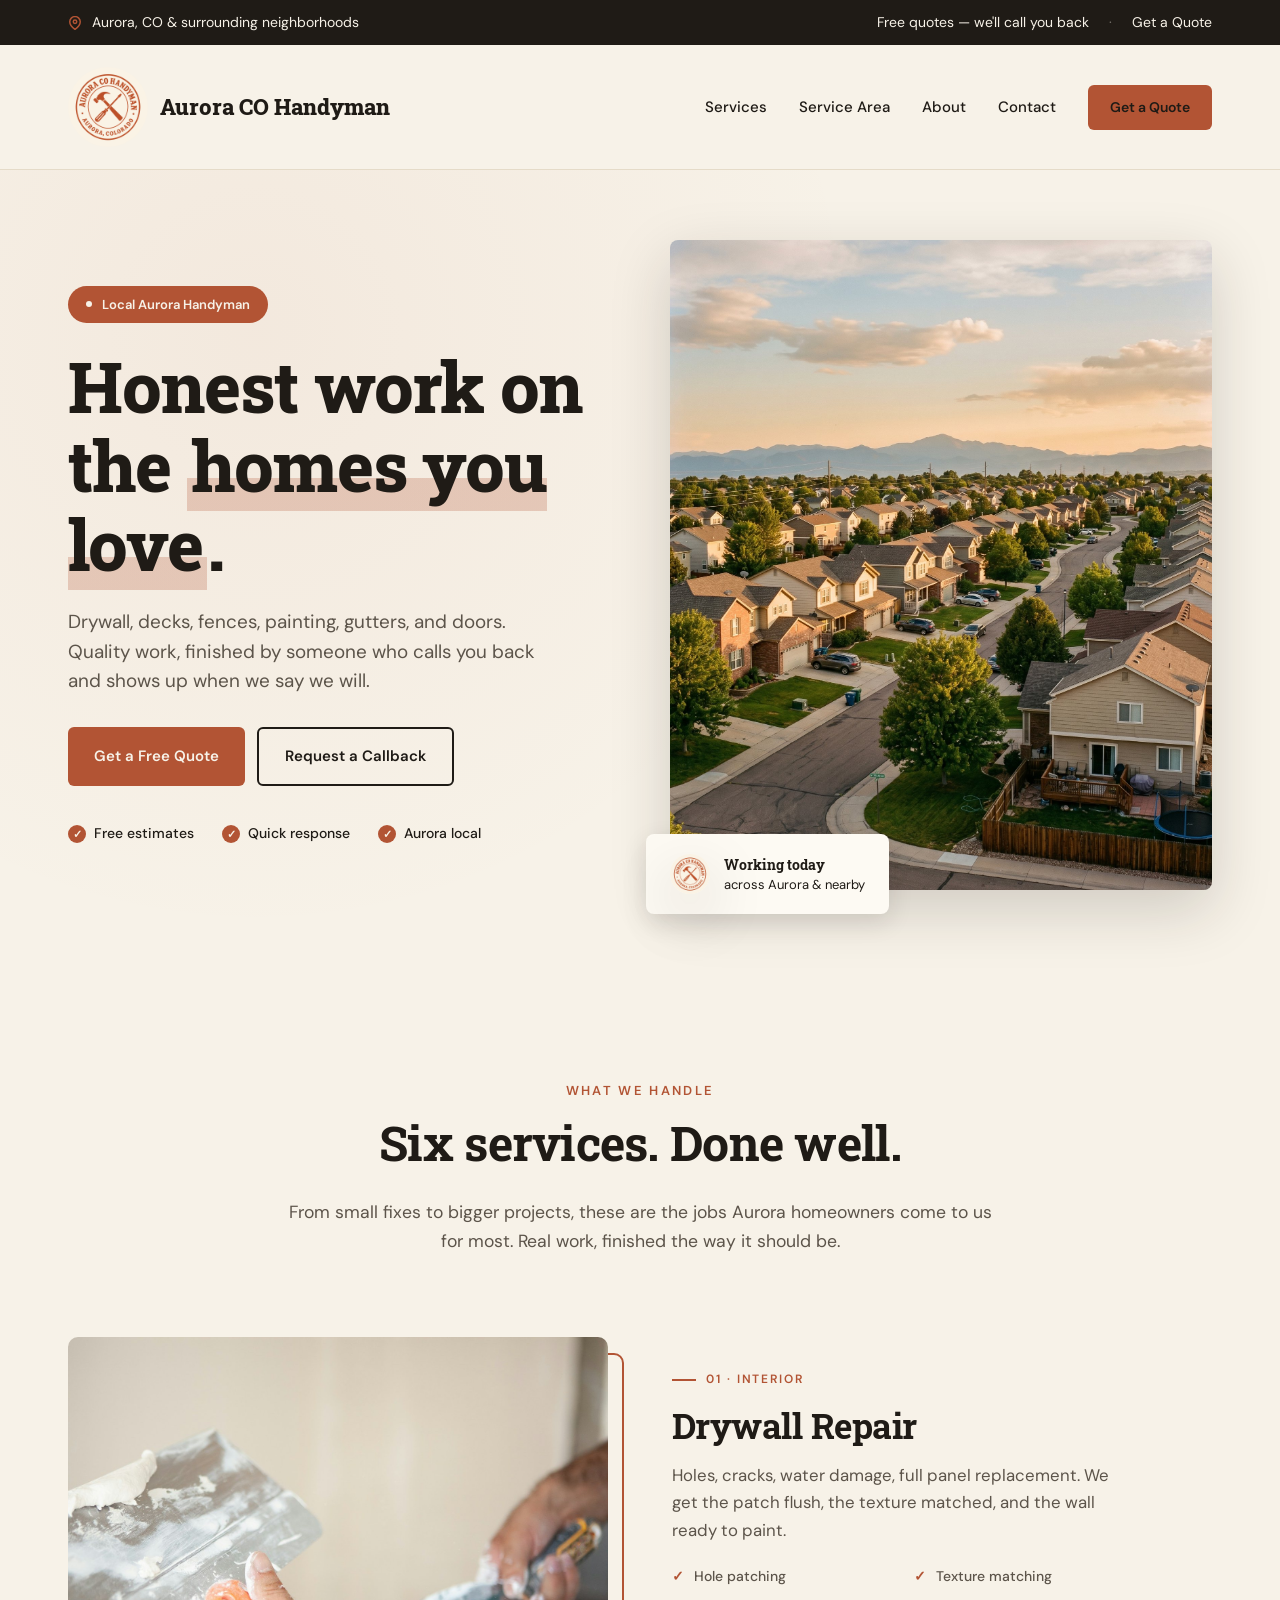
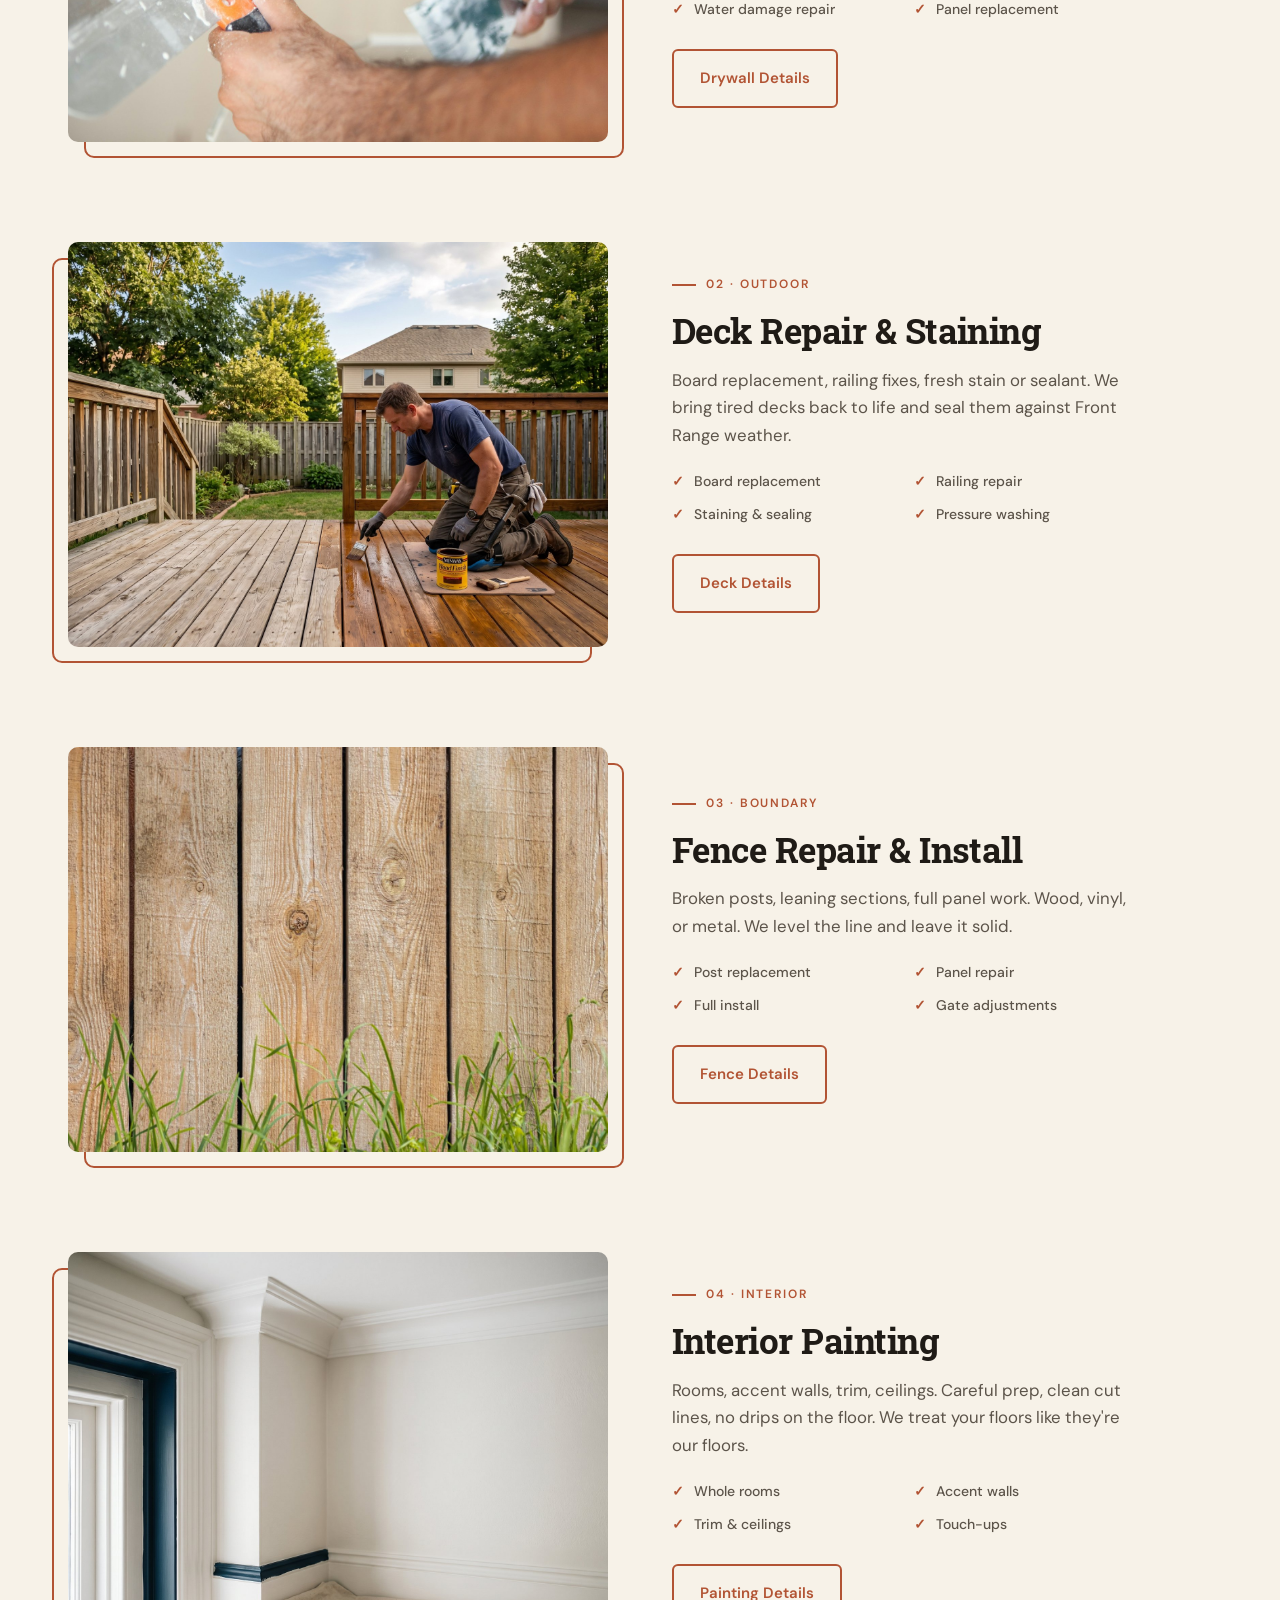
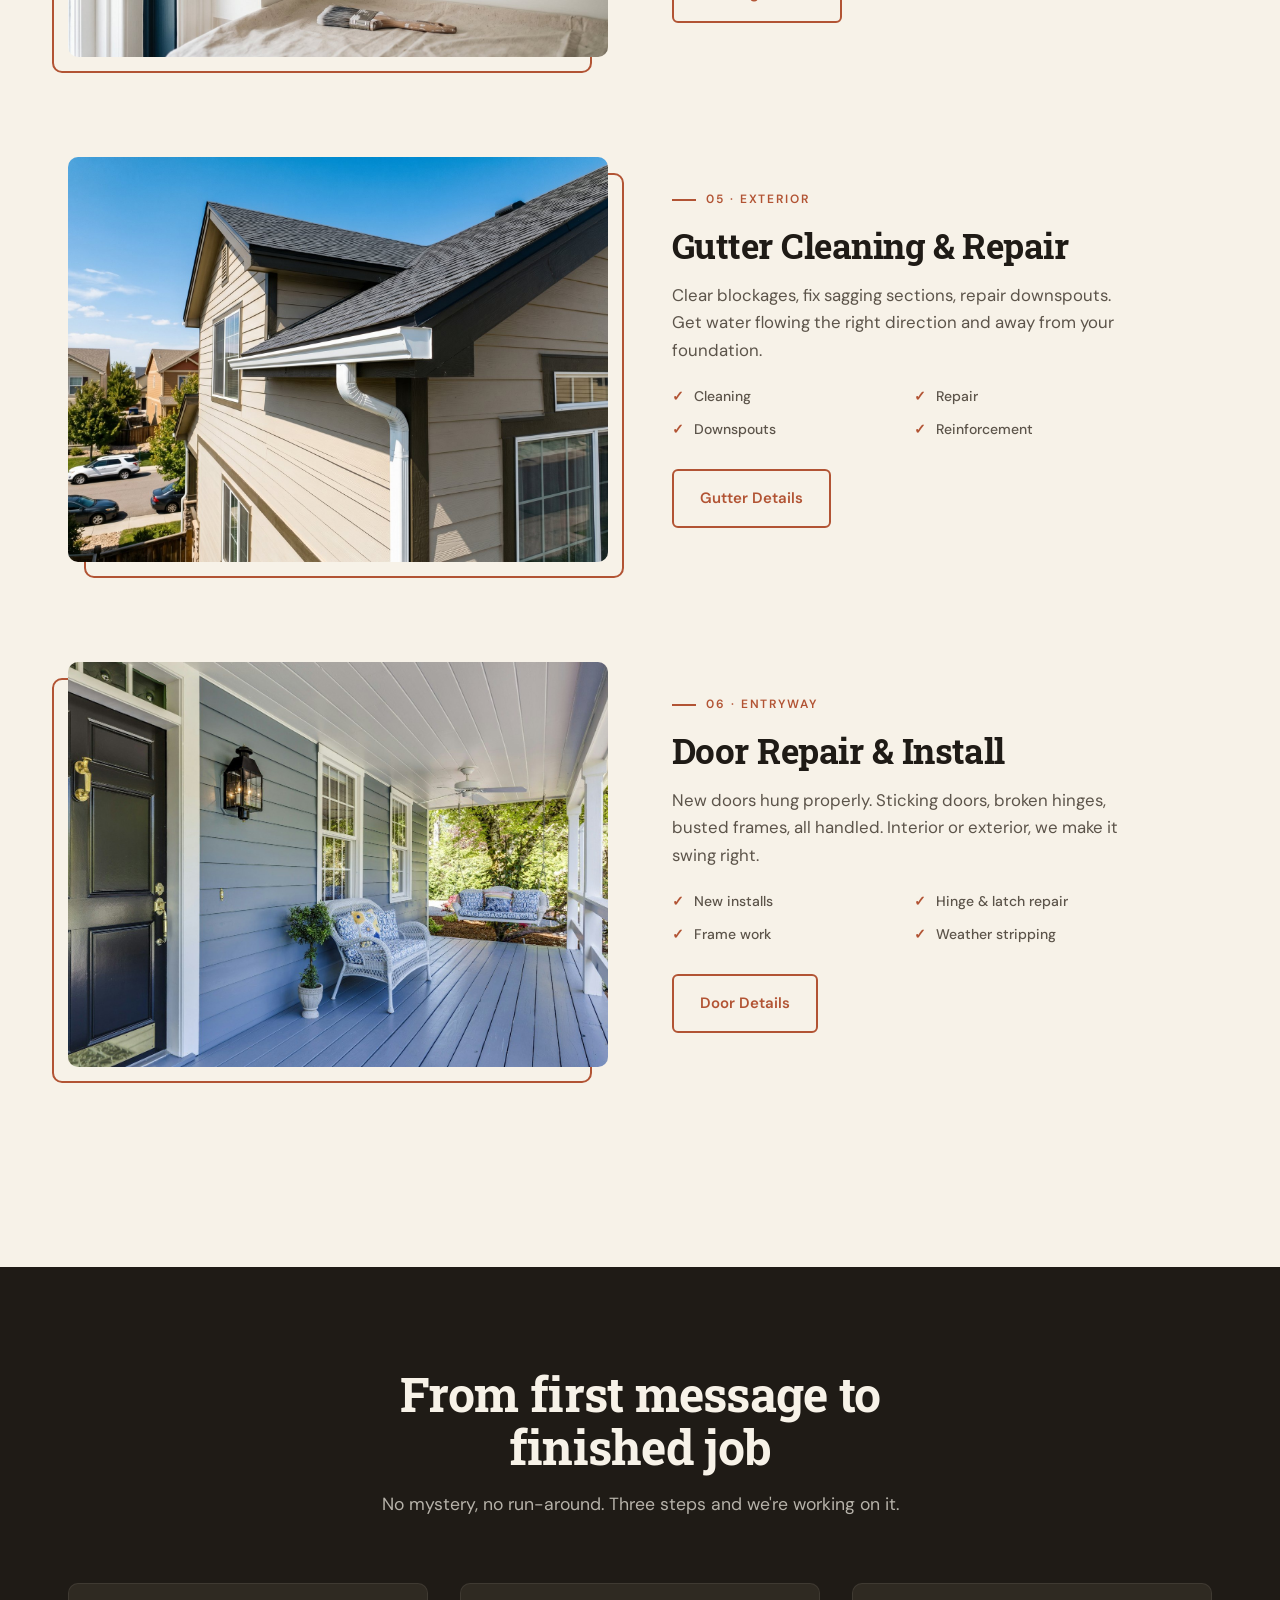
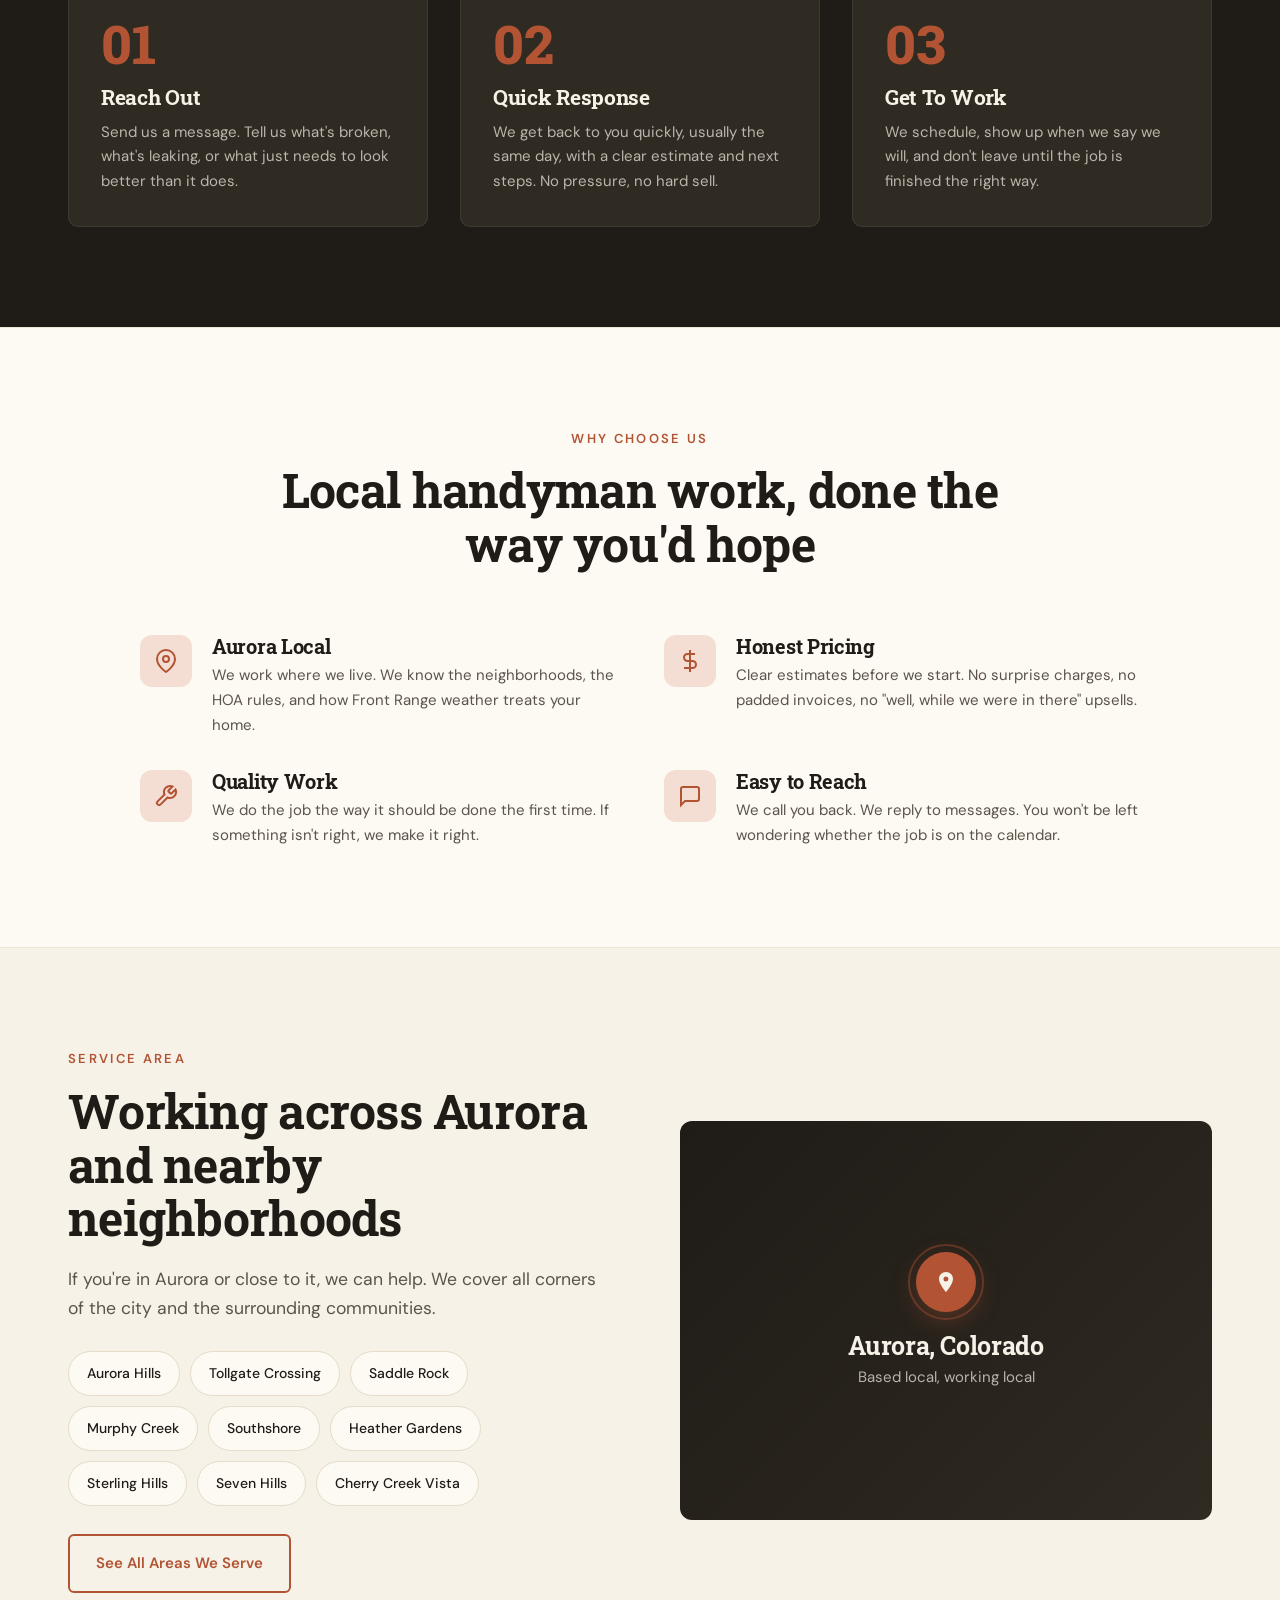
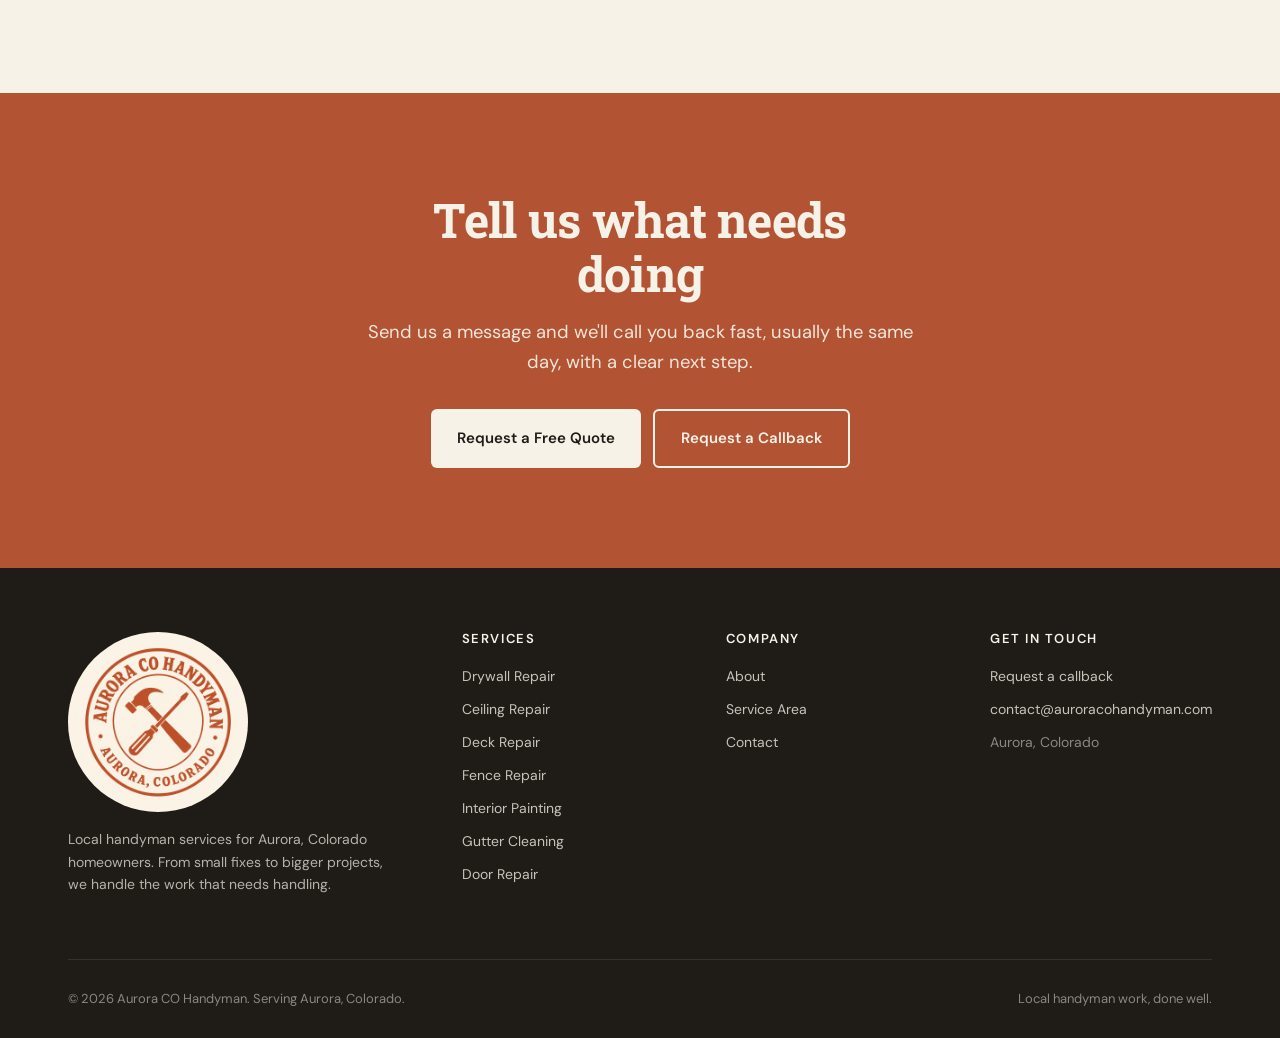
==== commit 74416a9a: "Add /ceiling-repair/ landing page + site-wide footer & sitemap updates Launch a dedicated Ceiling Re" ====
--- a/index.html
+++ b/index.html
@@ -368,6 +368,7 @@
           <h4>Services</h4>
           <ul>
             <li><a href="/drywall-repair/">Drywall Repair</a></li>
+            <li><a href="/ceiling-repair/">Ceiling Repair</a></li>
             <li><a href="/deck-repair/">Deck Repair</a></li>
             <li><a href="/fence-repair/">Fence Repair</a></li>
             <li><a href="/interior-painting/">Interior Painting</a></li>
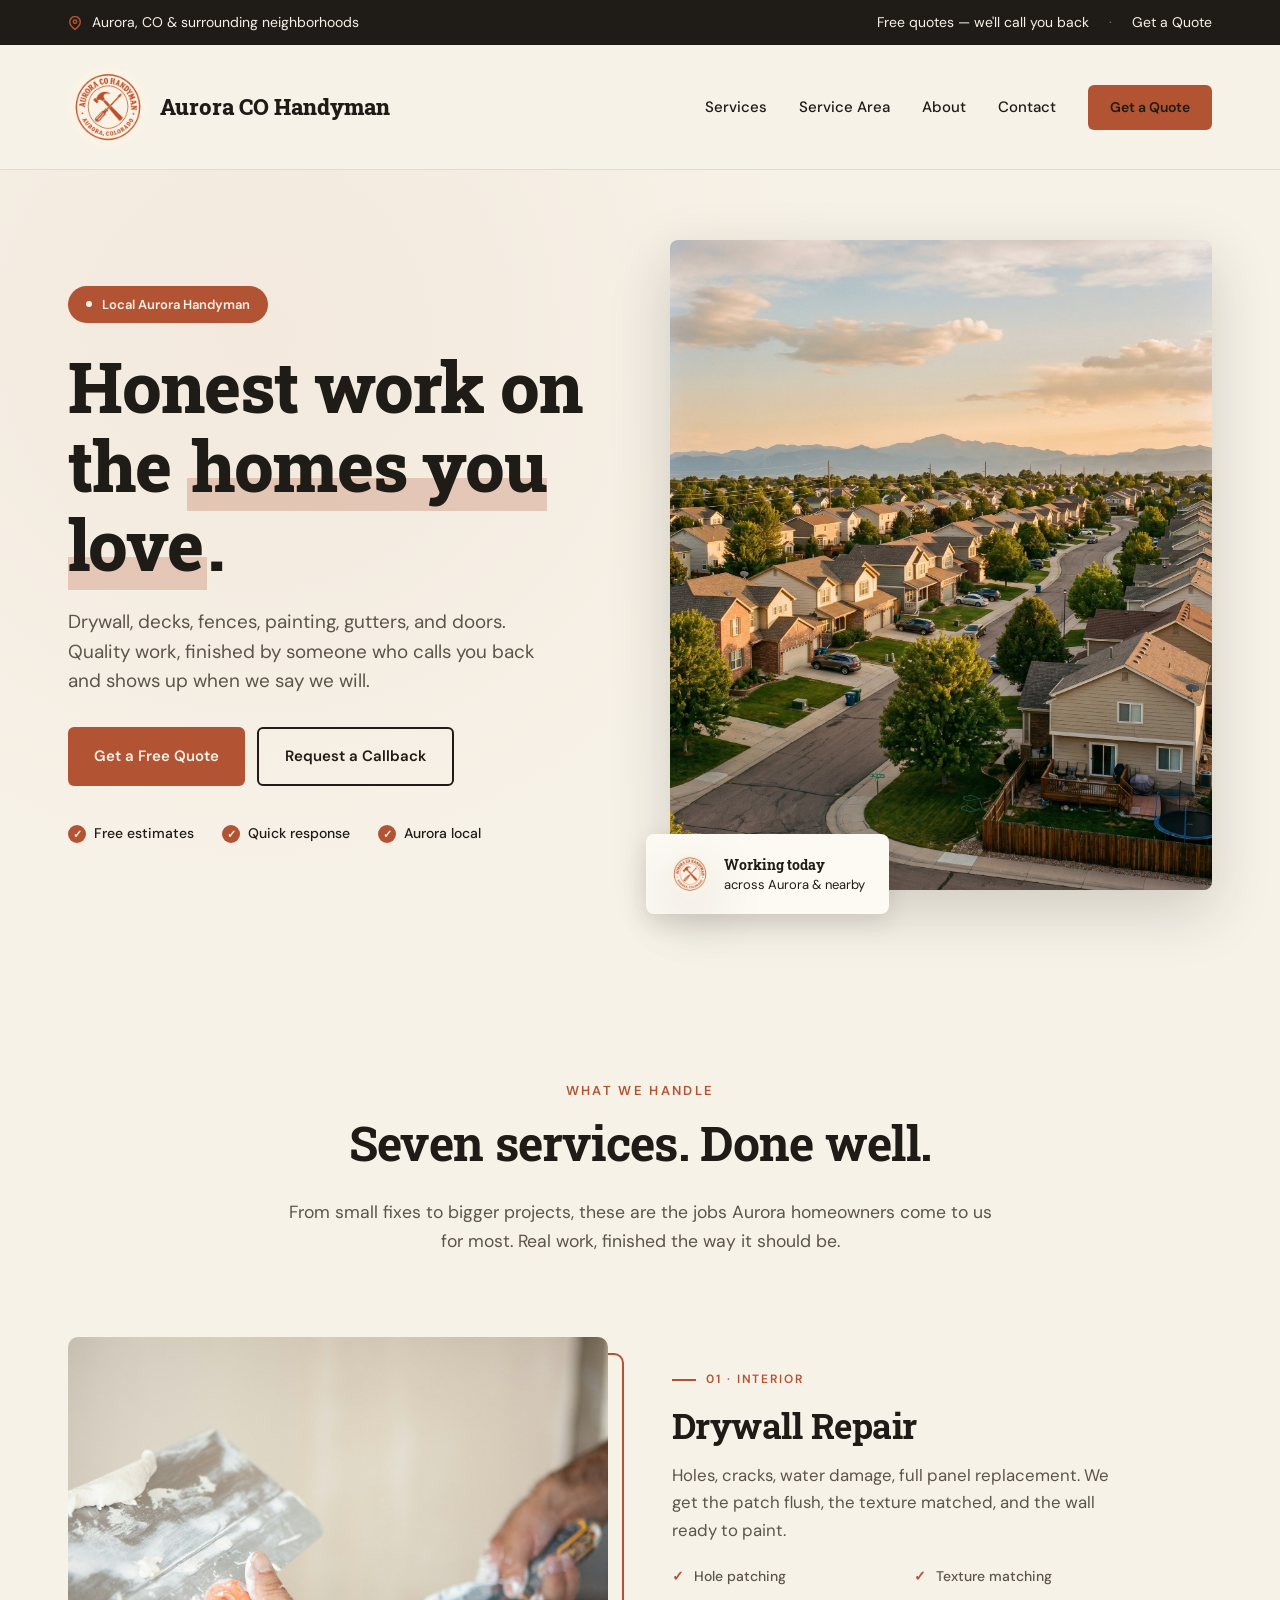
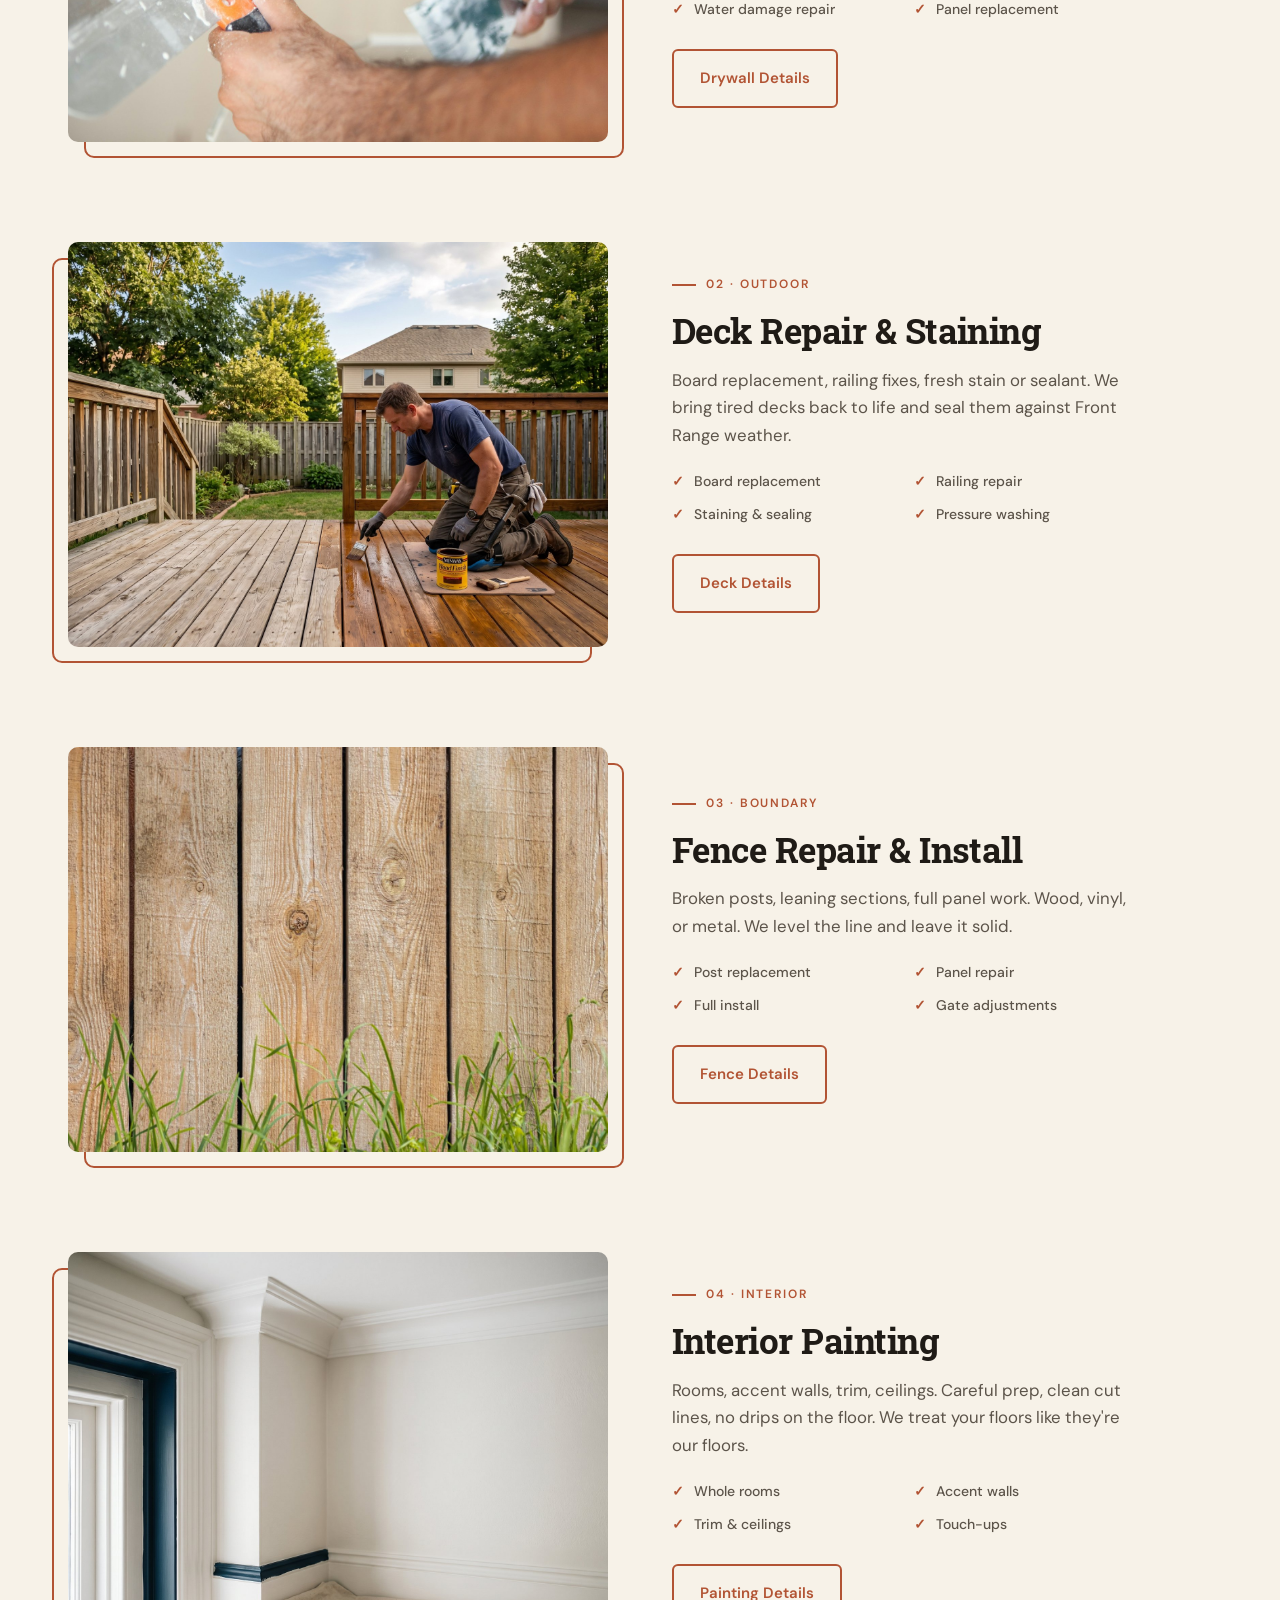
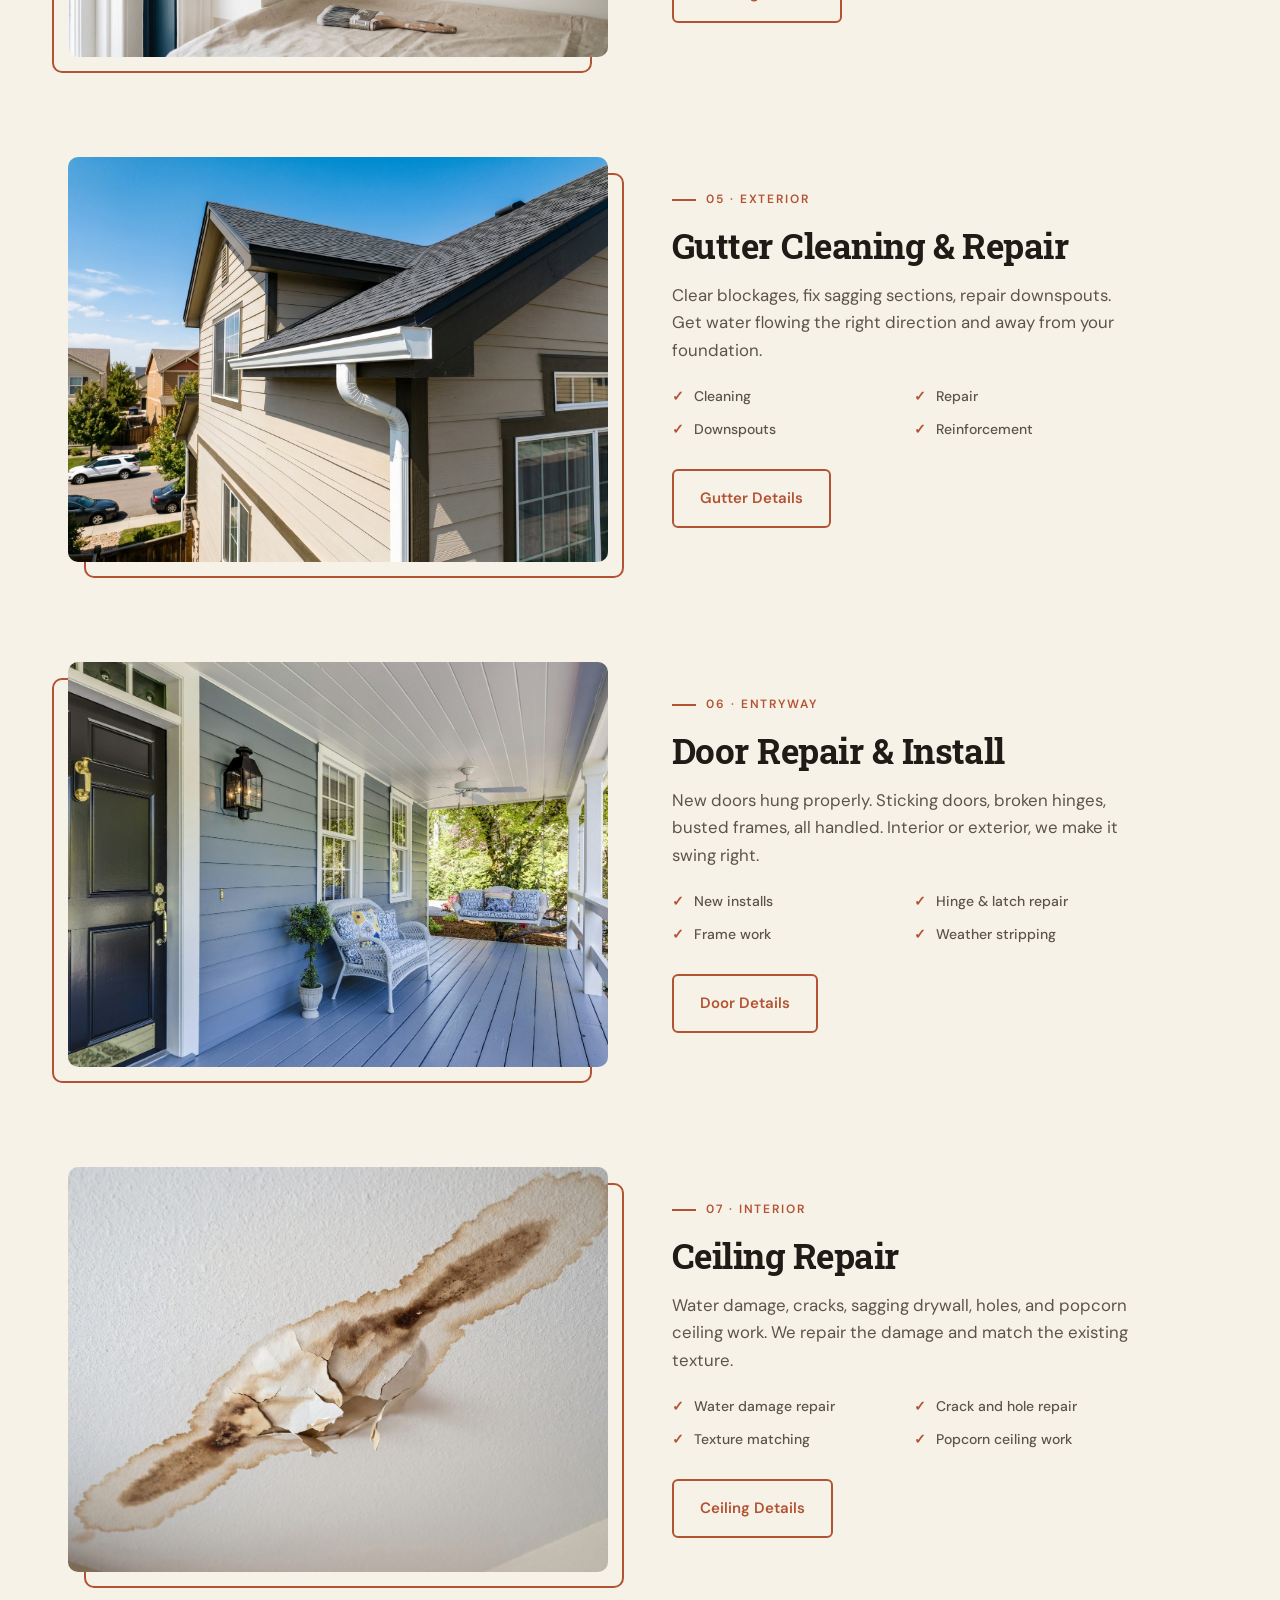
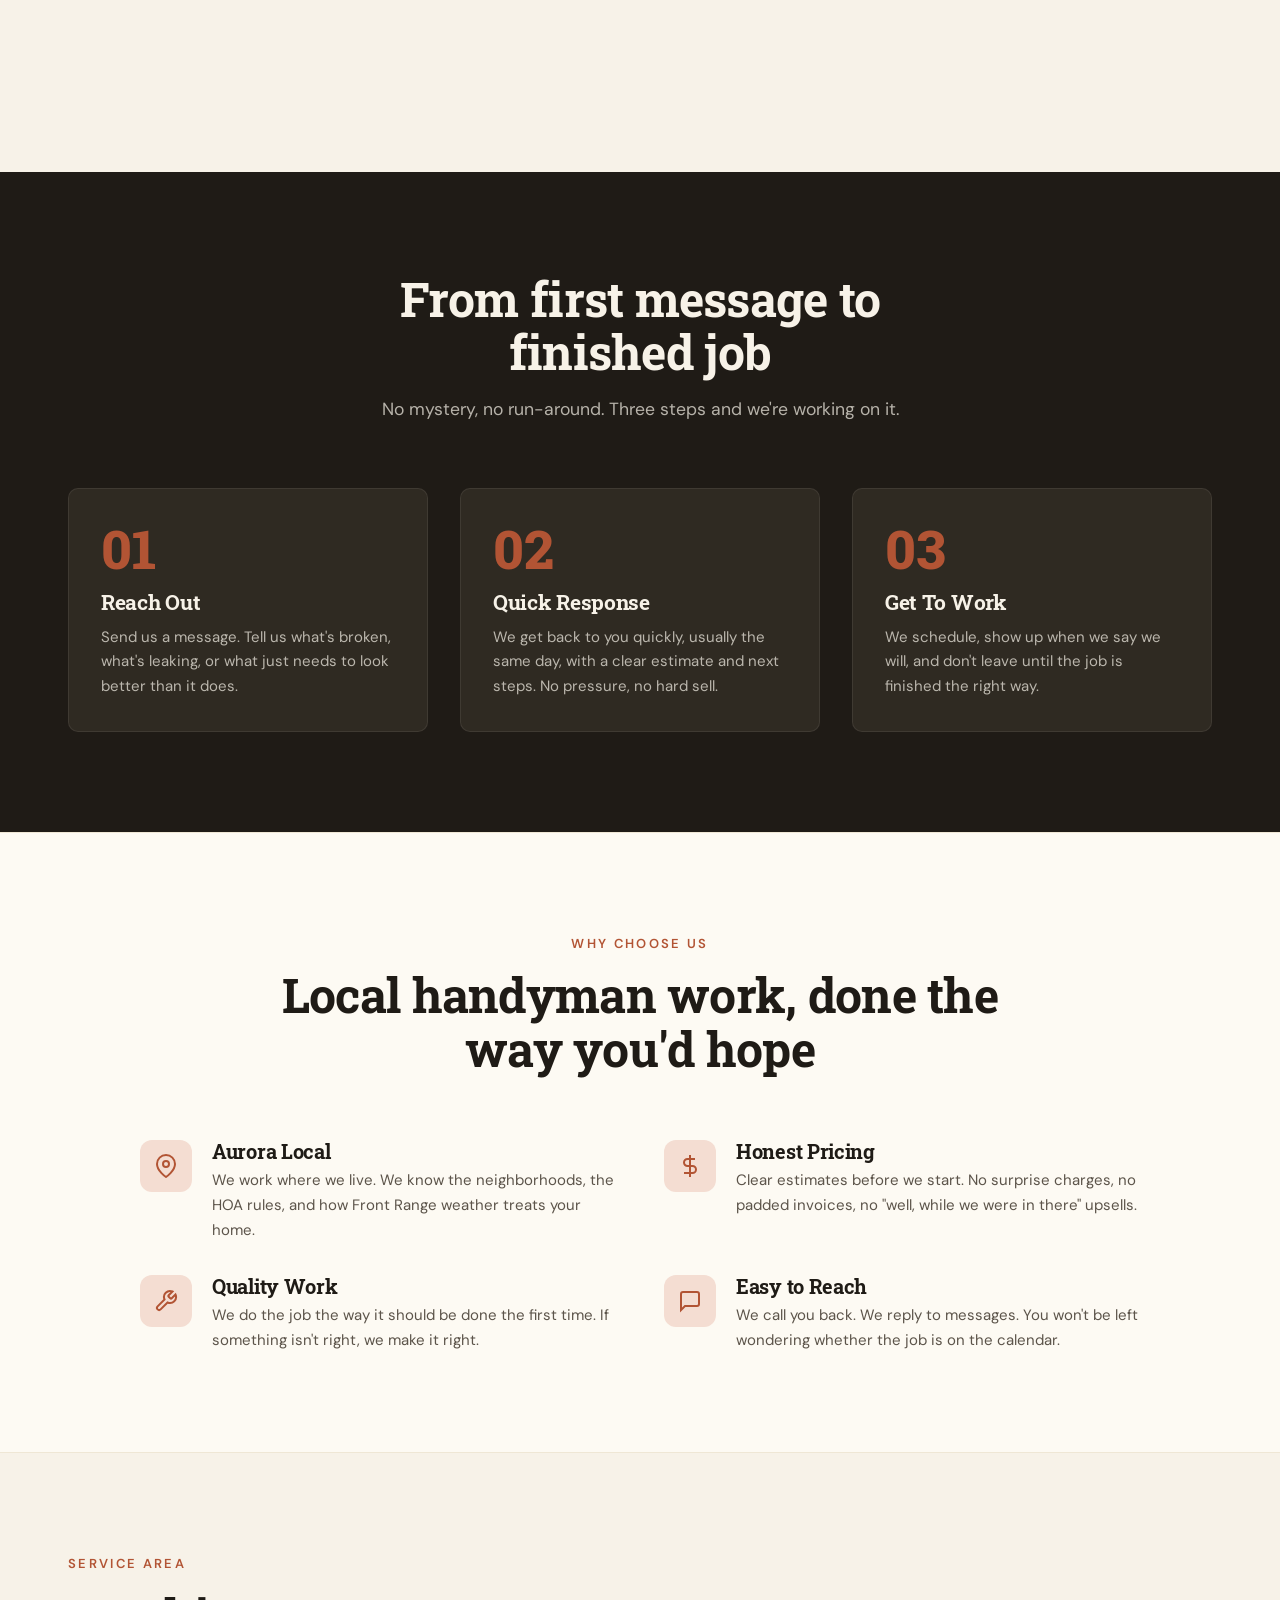
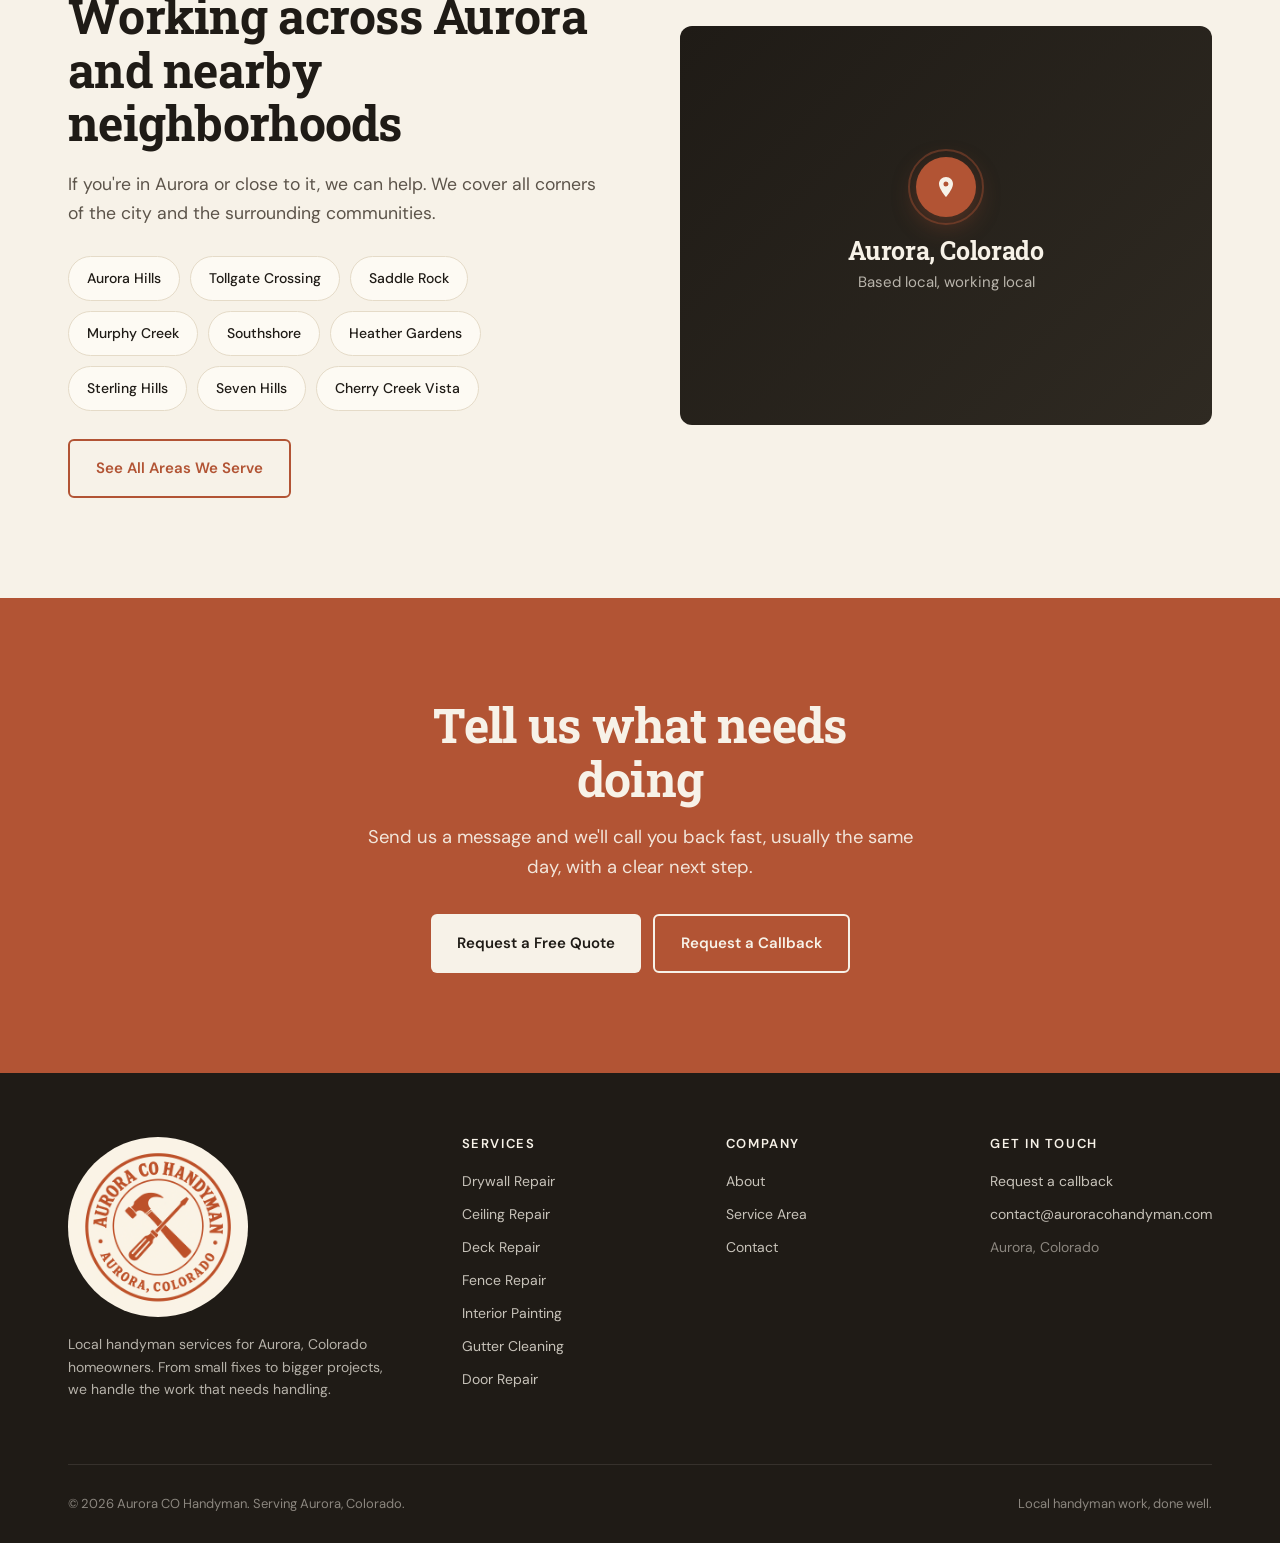
==== commit ef9380de: "fix(seo): repair FAQ schema and align ceiling service" ====
--- a/index.html
+++ b/index.html
@@ -137,7 +137,7 @@
     <div class="container">
       <div class="services-head">
         <div class="section-eyebrow">What We Handle</div>
-        <h2>Six services. Done well.</h2>
+        <h2>Seven services. Done well.</h2>
         <p>From small fixes to bigger projects, these are the jobs Aurora homeowners come to us for most. Real work, finished the way it should be.</p>
       </div>
 
@@ -234,6 +234,22 @@
             <li>Weather stripping</li>
           </ul>
           <a href="/door-repair/" class="btn btn-ghost">Door Details</a>
+        </div>
+      </article>
+
+      <article class="service-row">
+        <div class="service-img"><div class="service-img-wrap"><img src="/assets/img/ceiling-repair.jpg" alt="Water-damaged ceiling ready for repair in Aurora" loading="lazy"></div></div>
+        <div class="service-content">
+          <div class="service-tag"><span class="line"></span>07 · Interior</div>
+          <h3>Ceiling Repair</h3>
+          <p>Water damage, cracks, sagging drywall, holes, and popcorn ceiling work. We repair the damage and match the existing texture.</p>
+          <ul class="service-list">
+            <li>Water damage repair</li>
+            <li>Crack and hole repair</li>
+            <li>Texture matching</li>
+            <li>Popcorn ceiling work</li>
+          </ul>
+          <a href="/ceiling-repair/" class="btn btn-ghost">Ceiling Details</a>
         </div>
       </article>
 
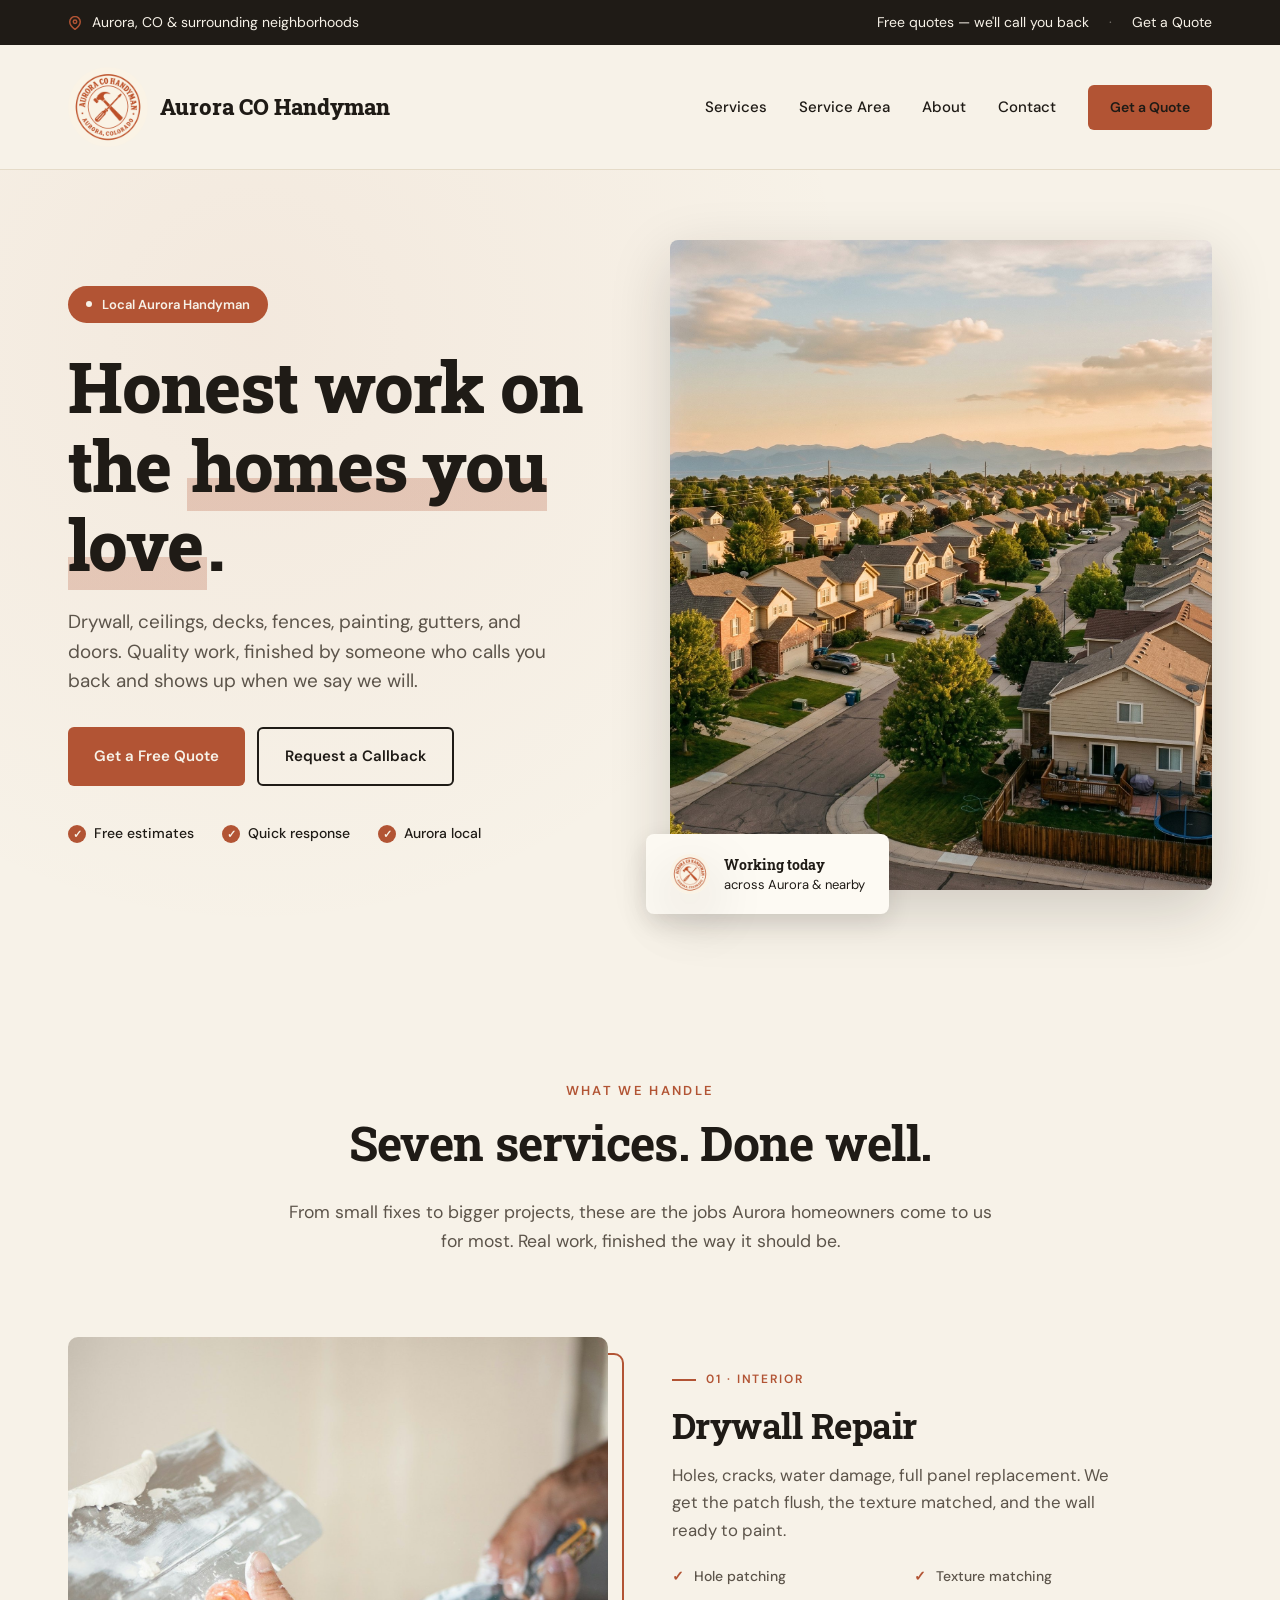
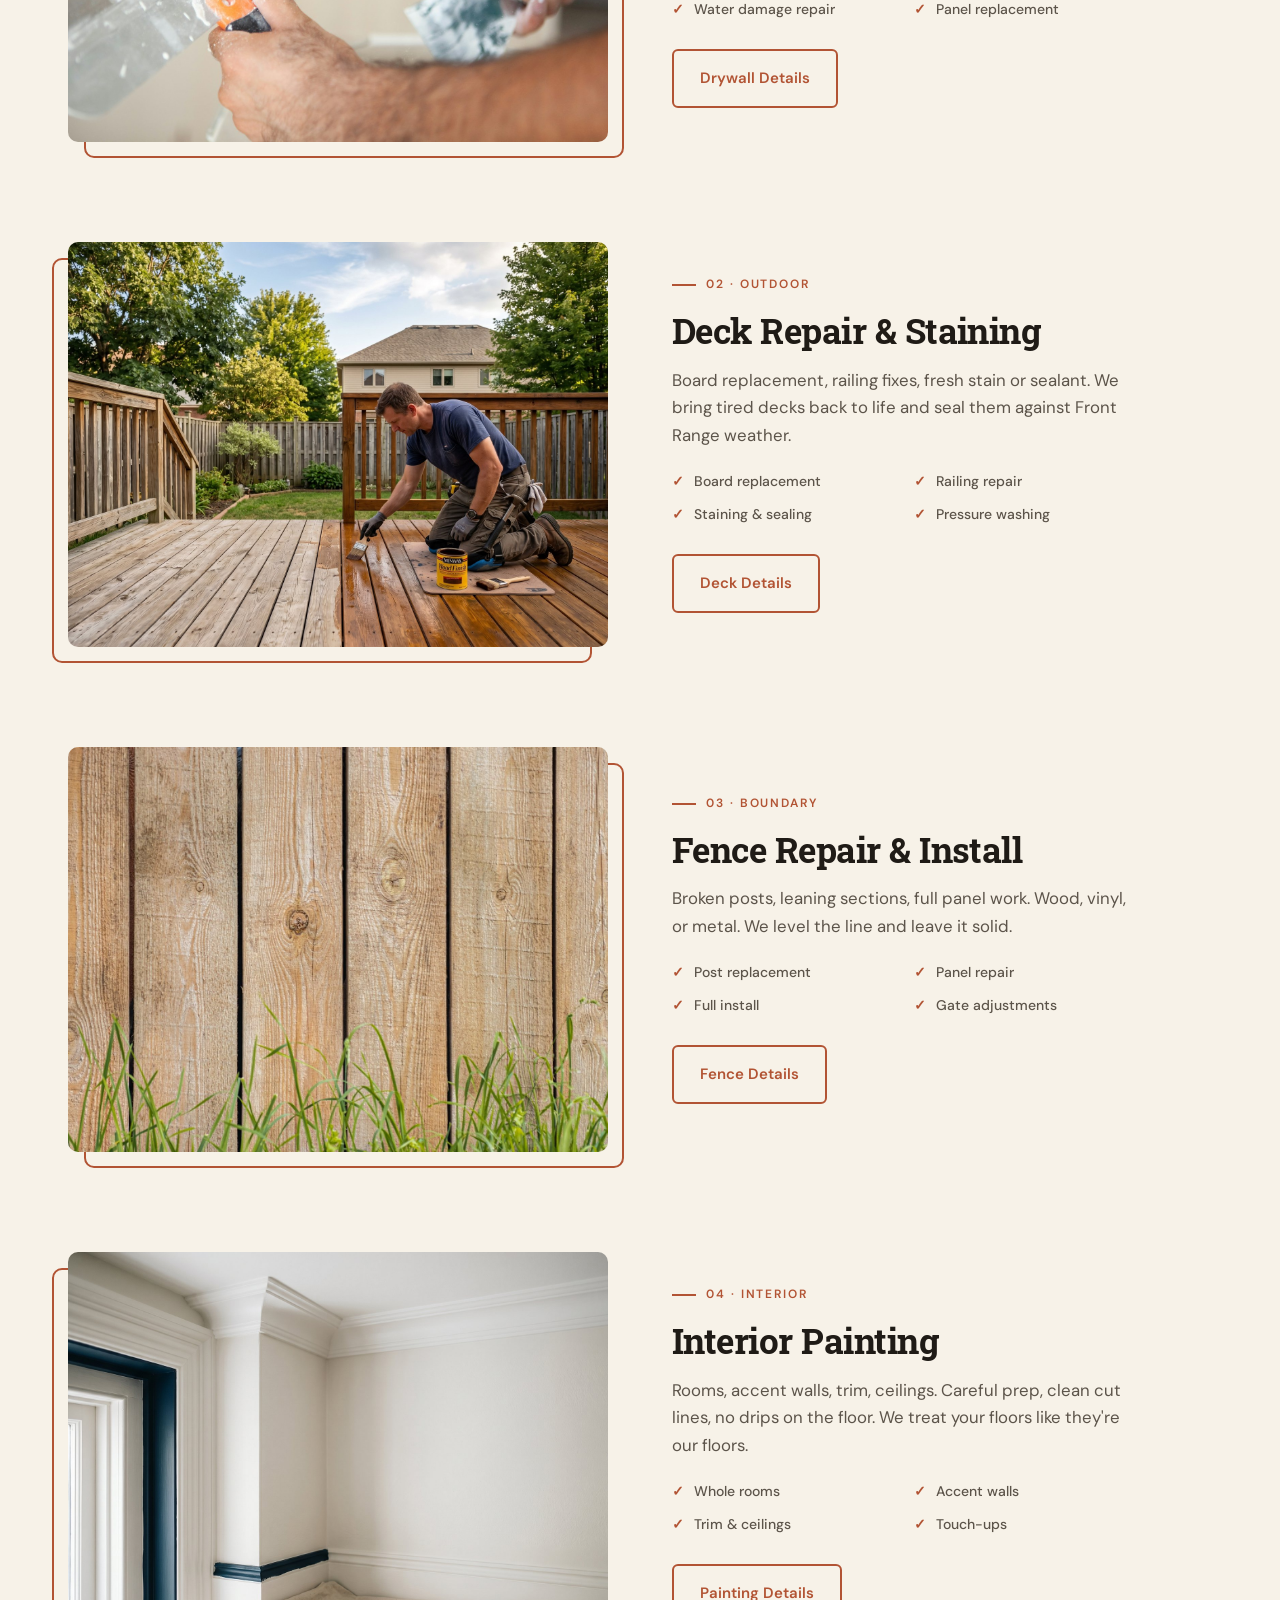
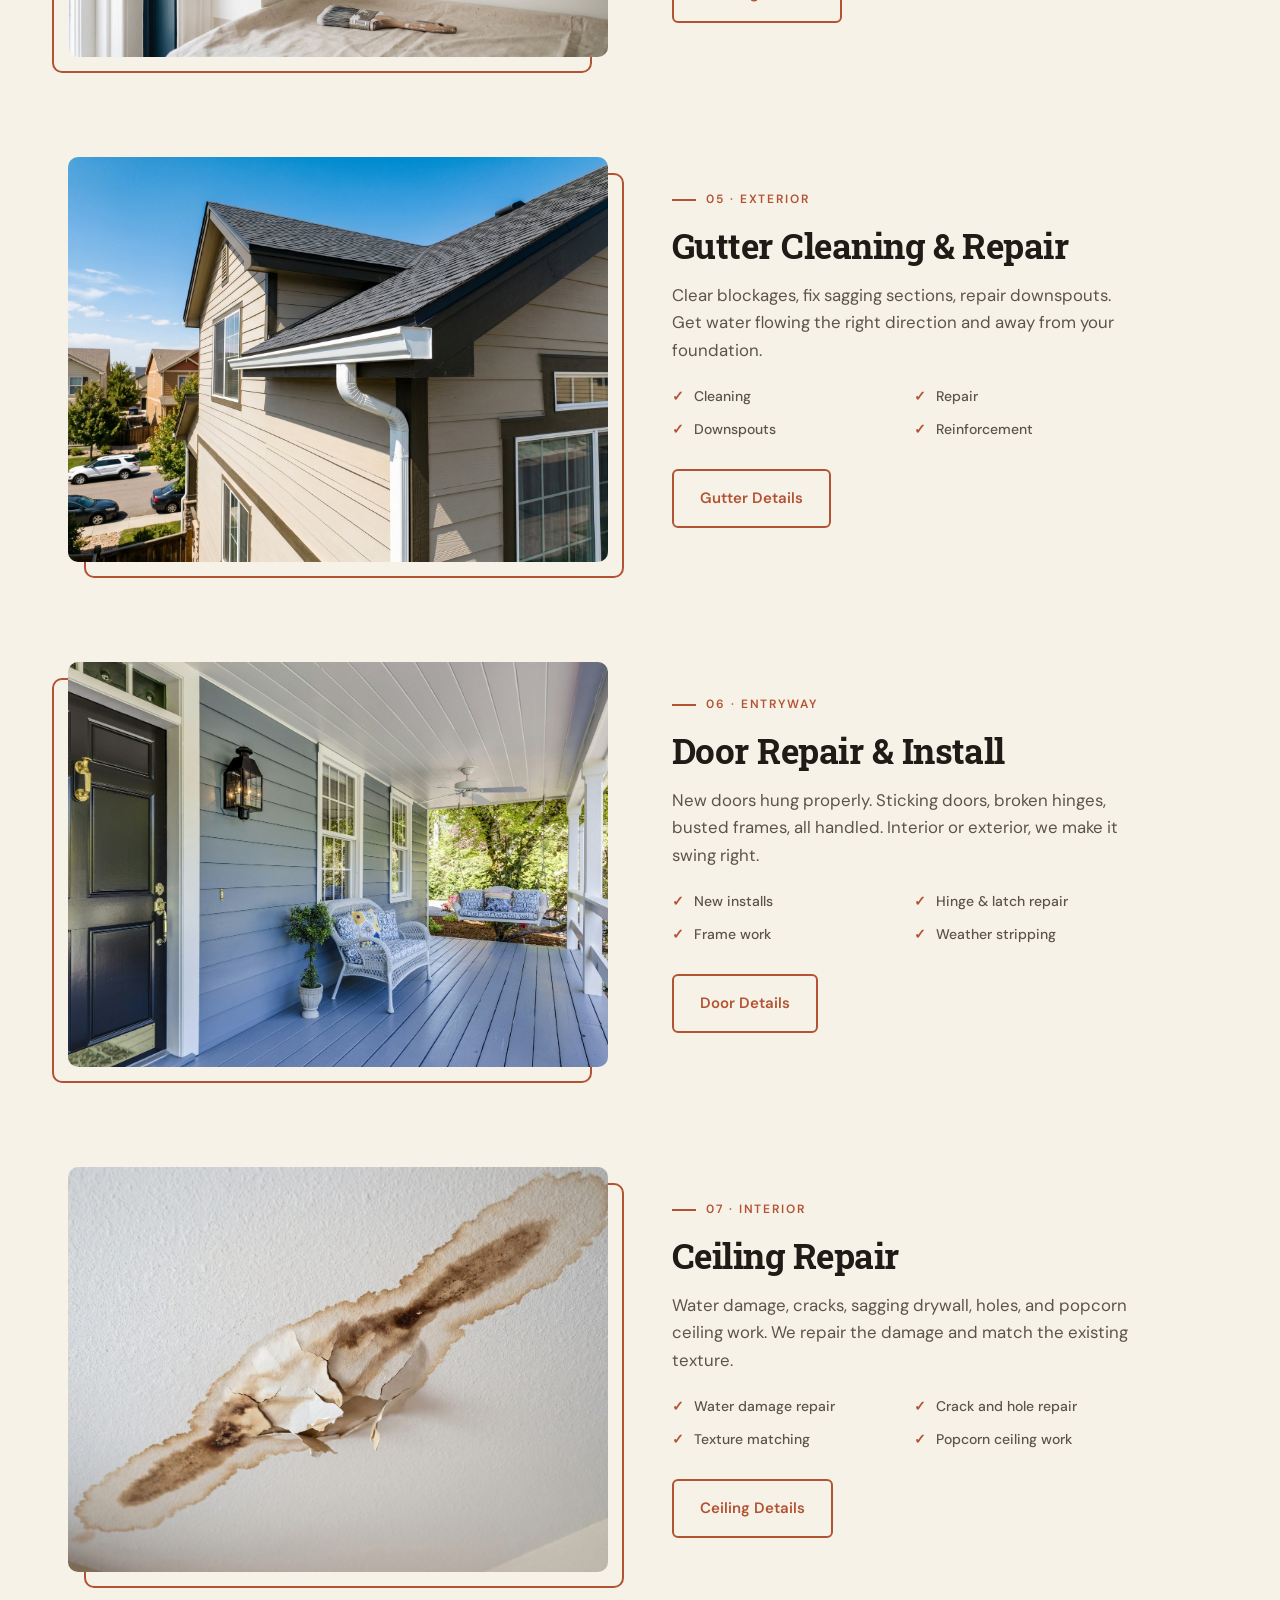
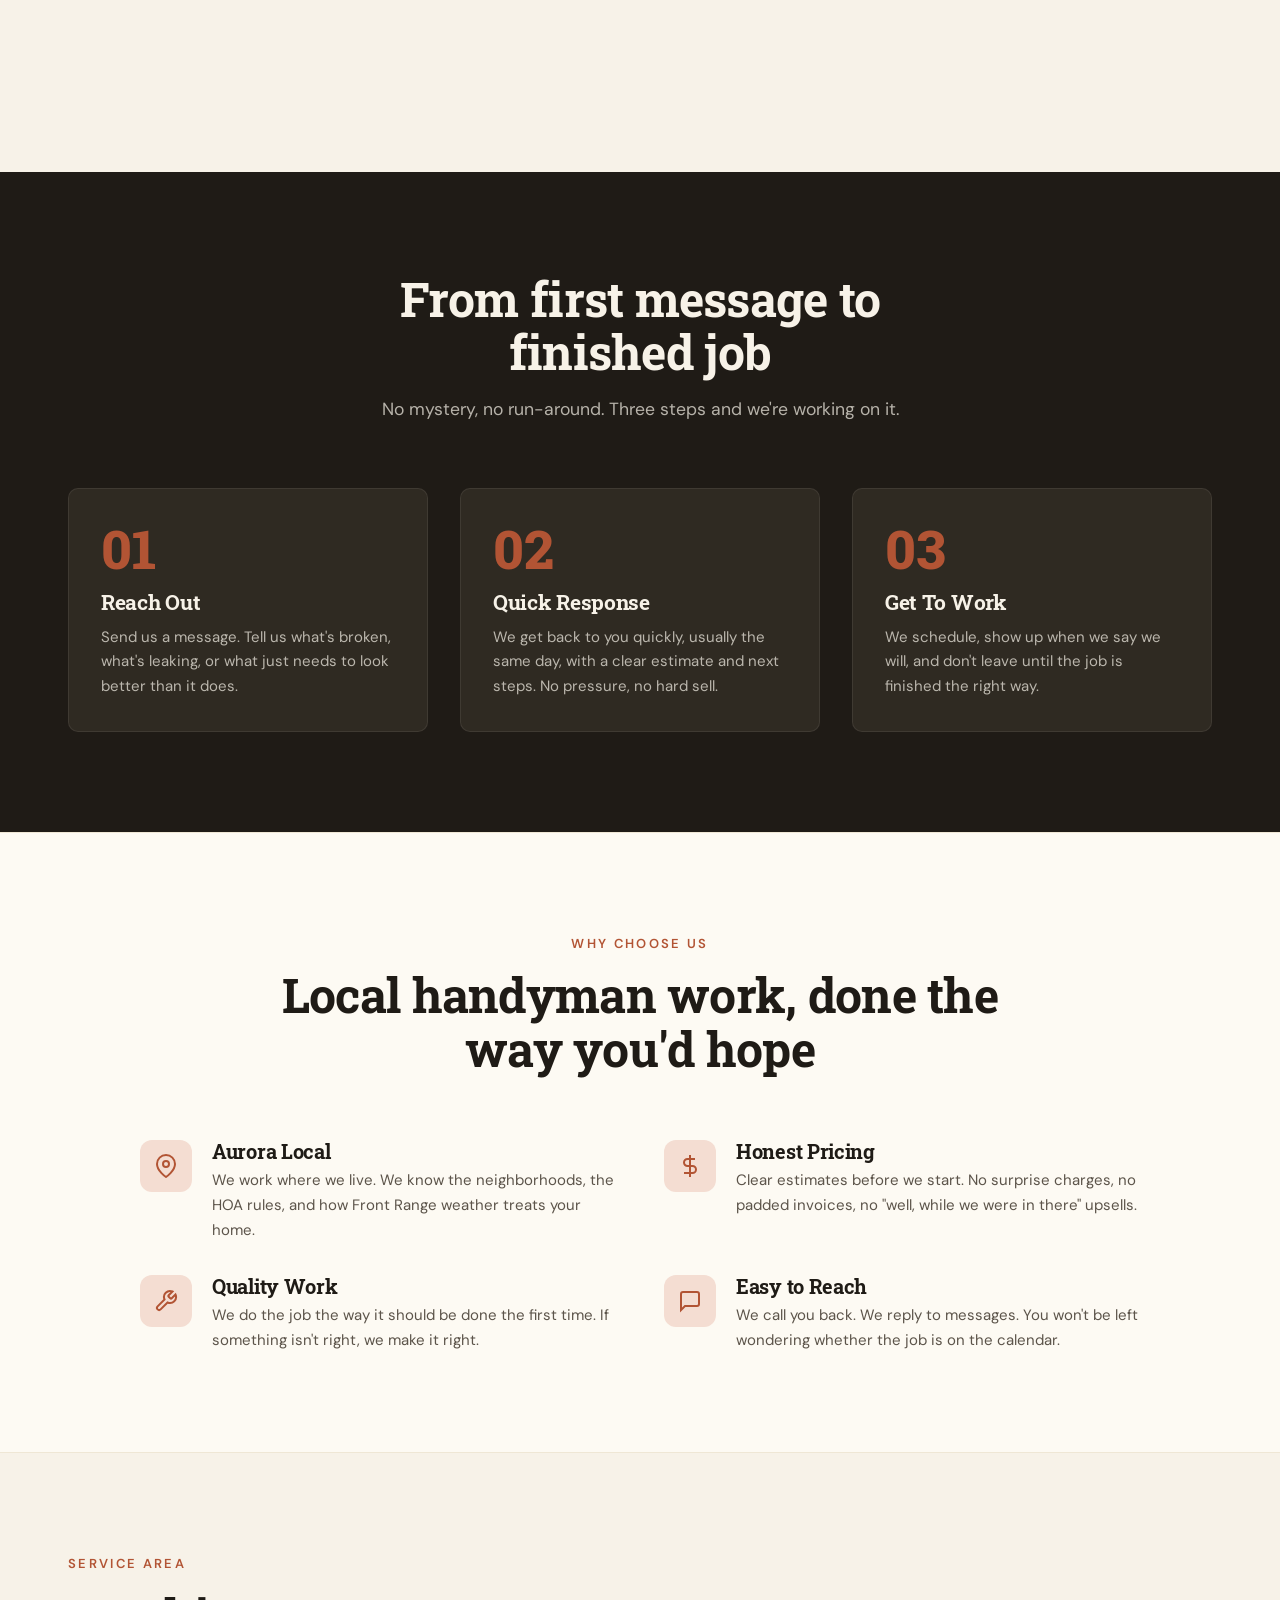
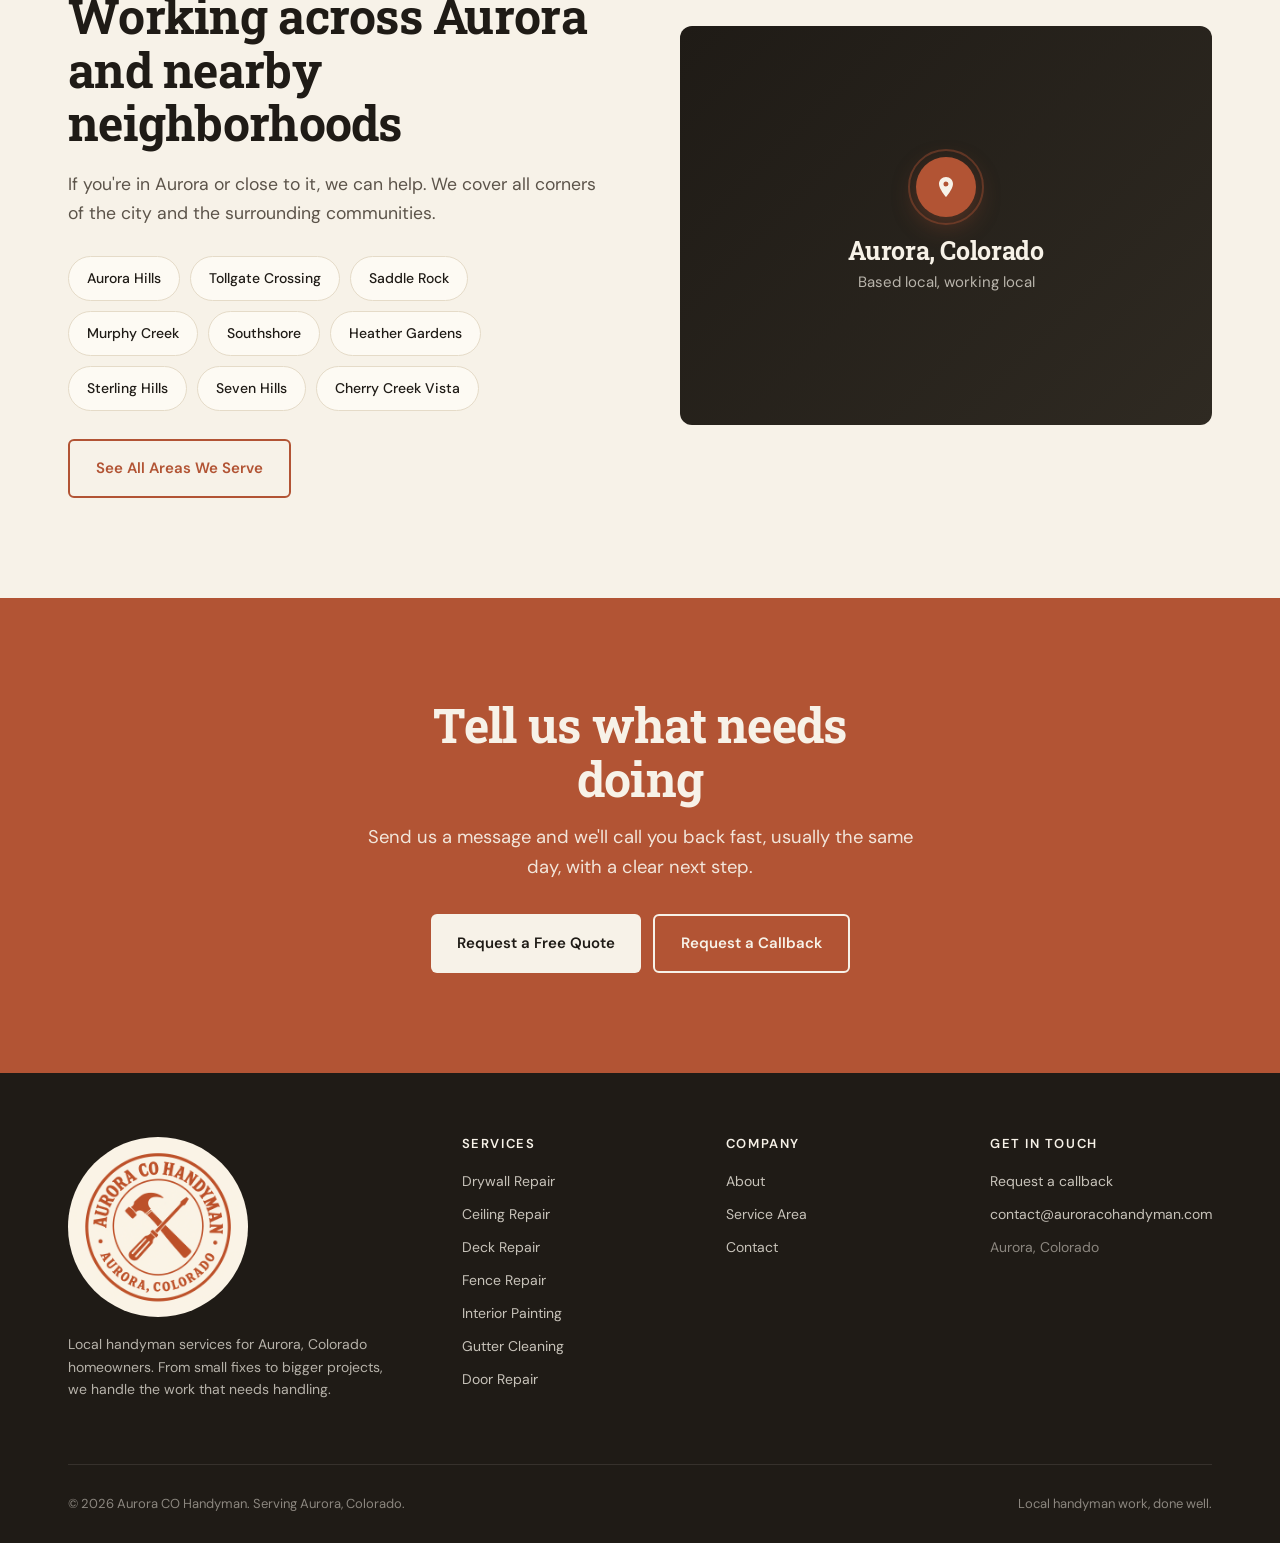
==== commit f9317b83: "fix(seo): include ceilings in homepage service summary" ====
--- a/index.html
+++ b/index.html
@@ -111,7 +111,7 @@
         <div>
           <span class="hero-tag"><span class="dot"></span>Local Aurora Handyman</span>
           <h1>Honest work on the <span class="underline">homes you love</span>.</h1>
-          <p class="hero-lead">Drywall, decks, fences, painting, gutters, and doors. Quality work, finished by someone who calls you back and shows up when we say we will.</p>
+          <p class="hero-lead">Drywall, ceilings, decks, fences, painting, gutters, and doors. Quality work, finished by someone who calls you back and shows up when we say we will.</p>
           <div class="hero-ctas">
             <a href="/contact/" class="btn btn-primary">Get a Free Quote</a>
             <a href="/contact/" class="btn btn-outline">Request a Callback</a>
